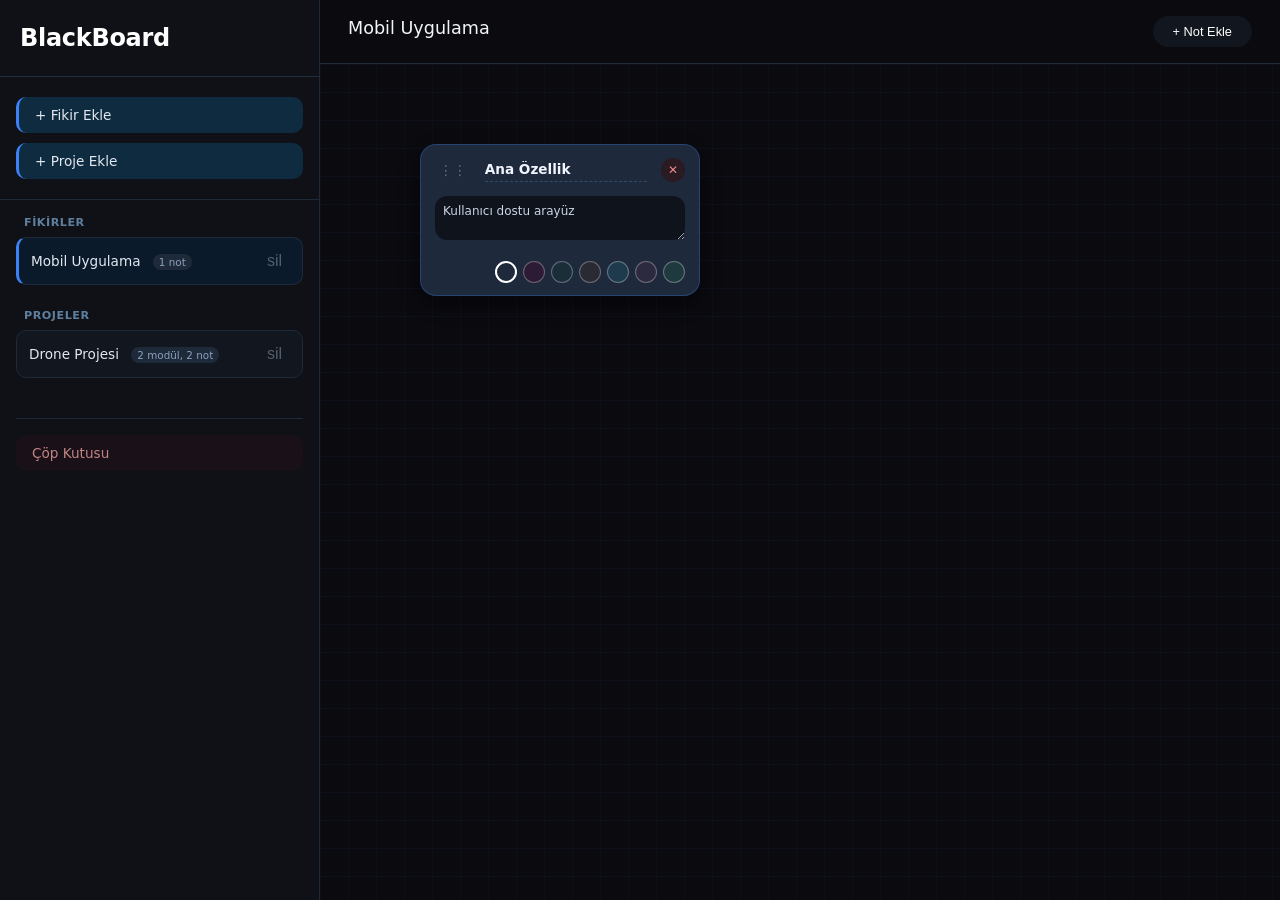
==== index.html @ 869d0096 "Projenin bar kısmının yüzde 90'ı bitti" ====
<!DOCTYPE html>
<html lang="tr">
<head>
    <meta charset="UTF-8">
    <meta name="viewport" content="width=device-width, initial-scale=1.0, user-scalable=no">
    <title>BlackBoard | Fikir ve Proje Panosu</title>
    <style>
        * {
            margin: 0;
            padding: 0;
            box-sizing: border-box;
        }

        body {
            background: #0a0a0f;
            font-family: 'Segoe UI', 'Inter', system-ui, -apple-system, sans-serif;
            height: 100vh;
            overflow: hidden;
        }

        .app-layout {
            display: flex;
            height: 100vh;
            width: 100%;
        }

        .sidebar {
            width: 320px;
            background: #0f1117;
            border-right: 1px solid #1e2a3a;
            display: flex;
            flex-direction: column;
            z-index: 20;
            flex-shrink: 0;
        }

        .sidebar-header {
            padding: 24px 20px;
            border-bottom: 1px solid #1e2f3f;
        }

        .sidebar-header h2 {
            color: #ffffff;
            font-size: 1.5rem;
            font-weight: 600;
            letter-spacing: -0.3px;
        }

        .create-buttons {
            padding: 20px 16px;
            display: flex;
            flex-direction: column;
            gap: 10px;
            border-bottom: 1px solid #1e2a3a;
        }

        .create-btn {
            background: #0f2b3f;
            border: none;
            padding: 10px 16px;
            border-radius: 10px;
            display: flex;
            align-items: center;
            gap: 10px;
            font-size: 0.85rem;
            font-weight: 500;
            color: #e2e8f0;
            cursor: pointer;
            transition: all 0.2s;
            width: 100%;
            text-align: left;
            font-family: inherit;
            border-left: 3px solid #3b82f6;
        }

        .create-btn:hover {
            background: #1e3a5f;
            color: white;
        }

        .lists-container {
            flex: 1;
            overflow-y: auto;
            padding: 16px;
            display: flex;
            flex-direction: column;
            gap: 24px;
        }

        .list-section {
            display: flex;
            flex-direction: column;
            gap: 8px;
        }

        .section-label {
            color: #5f7f9e;
            font-size: 0.7rem;
            font-weight: 600;
            padding-left: 8px;
            letter-spacing: 0.5px;
        }

        .items-list {
            display: flex;
            flex-direction: column;
            gap: 6px;
        }

        .list-item {
            background: #11161f;
            border-radius: 10px;
            padding: 10px 12px;
            cursor: pointer;
            transition: all 0.15s;
            border: 1px solid #1e2a3a;
            display: flex;
            justify-content: space-between;
            align-items: center;
        }

        .list-item:hover {
            background: #16212b;
            border-color: #2c4c6e;
        }

        .list-item.active-item {
            background: #0a1a2a;
            border-left: 3px solid #3b82f6;
        }

        .item-name {
            color: #e2e8f0;
            font-size: 0.85rem;
            font-weight: 500;
            word-break: break-word;
            flex: 1;
        }

        .item-badge {
            font-size: 0.65rem;
            background: #1e2a3a;
            padding: 2px 6px;
            border-radius: 20px;
            margin-left: 8px;
            color: #8ba0bc;
        }

        .delete-item {
            background: none;
            border: none;
            color: #7f8c9a;
            cursor: pointer;
            font-size: 1rem;
            padding: 4px 8px;
            border-radius: 6px;
            opacity: 0.6;
        }

        .delete-item:hover {
            background: #b91c1c30;
            color: #f87171;
            opacity: 1;
        }

        .empty-message {
            color: #5a6e85;
            font-size: 0.75rem;
            padding: 12px;
            text-align: center;
        }

        .trash-section {
            margin-top: 16px;
            border-top: 1px solid #1e2a3a;
            padding-top: 16px;
        }

        .trash-btn {
            background: #1a1118;
            border: none;
            padding: 10px 16px;
            border-radius: 10px;
            display: flex;
            align-items: center;
            gap: 10px;
            font-size: 0.85rem;
            font-weight: 500;
            color: #c08484;
            cursor: pointer;
            width: 100%;
            font-family: inherit;
        }

        .trash-btn:hover {
            background: #2a1a22;
            color: #ffaaaa;
        }

        .main-board {
            flex: 1;
            background: #0a0a0f;
            display: flex;
            flex-direction: column;
            overflow: hidden;
        }

        .board-header {
            padding: 16px 28px;
            background: rgba(10, 10, 15, 0.95);
            border-bottom: 1px solid #1f2c38;
            display: flex;
            justify-content: space-between;
            align-items: center;
        }

        .active-info h3 {
            color: #f1f5f9;
            font-size: 1.1rem;
            font-weight: 500;
        }

        .module-tabs {
            display: flex;
            gap: 8px;
            flex-wrap: wrap;
            margin-top: 8px;
            align-items: center;
        }

        .module-tab {
            background: #11161f;
            border: none;
            padding: 6px 14px;
            border-radius: 20px;
            color: #a0b3d0;
            font-size: 0.75rem;
            cursor: pointer;
            transition: 0.2s;
            display: inline-flex;
            align-items: center;
            gap: 8px;
        }

        .module-tab:hover {
            background: #1e2a3a;
            color: white;
        }

        .module-tab.active-tab {
            background: #1e3a5f;
            color: white;
        }

        .delete-module-btn {
            background: none;
            border: none;
            color: #7f8c9a;
            cursor: pointer;
            font-size: 0.7rem;
            padding: 2px 6px;
            border-radius: 12px;
            opacity: 0.7;
        }

        .delete-module-btn:hover {
            background: #b91c1c30;
            color: #f87171;
            opacity: 1;
        }

        .add-module-btn {
            background: #0f2b3f;
            border: none;
            padding: 6px 12px;
            border-radius: 20px;
            color: #7ab7ef;
            font-size: 0.7rem;
            cursor: pointer;
            display: flex;
            align-items: center;
            gap: 4px;
        }

        .board-actions {
            display: flex;
            gap: 12px;
        }

        .action-btn {
            background: #11161f;
            border: none;
            padding: 8px 20px;
            border-radius: 30px;
            color: white;
            font-weight: 500;
            cursor: pointer;
            font-size: 0.8rem;
        }

        .action-btn:hover {
            background: #1e3a5f;
        }

        .whiteboard-canvas {
            flex: 1;
            position: relative;
            overflow: hidden;
            background: radial-gradient(circle at 10% 20%, #0f121a, #050508);
            background-image: linear-gradient(rgba(59,130,246,0.05) 1px, transparent 1px), linear-gradient(90deg, rgba(59,130,246,0.05) 1px, transparent 1px);
            background-size: 28px 28px;
        }

        .notes-container {
            position: relative;
            width: 100%;
            height: 100%;
        }

        .idea-card {
            position: absolute;
            min-width: 200px;
            max-width: 280px;
            background: #141a24;
            border-radius: 16px;
            padding: 12px 14px;
            box-shadow: 0 8px 20px rgba(0,0,0,0.4);
            cursor: grab;
            border: 1px solid rgba(59,130,246,0.3);
        }

        .idea-card:active { cursor: grabbing; }

        .card-header {
            display: flex;
            justify-content: space-between;
            align-items: center;
            margin-bottom: 8px;
        }

        .drag-area { cursor: grab; color: #5a6e8a; font-size: 14px; padding: 0 4px; }
        .card-title {
            font-weight: 600;
            font-size: 0.85rem;
            background: transparent;
            border: none;
            color: #f0f4fe;
            width: 65%;
            padding: 4px 0;
            font-family: inherit;
            border-bottom: 1px dashed #2c4c6e;
        }
        .card-title:focus { outline: none; border-bottom-color: #3b82f6; }
        .card-content {
            font-size: 0.75rem;
            color: #cbd5e6;
            background: #0f131c;
            border: none;
            width: 100%;
            resize: vertical;
            border-radius: 12px;
            padding: 8px;
            margin-top: 6px;
            font-family: inherit;
        }
        .card-content:focus { outline: none; background: #1a2230; }
        .delete-card {
            background: #2a1a22;
            border: none;
            color: #f08b8b;
            width: 24px;
            height: 24px;
            border-radius: 30px;
            cursor: pointer;
            font-size: 12px;
        }
        .delete-card:hover { background: #b91c1c; color: white; }
        .color-selector {
            margin-top: 8px;
            display: flex;
            gap: 6px;
            justify-content: flex-end;
            border-top: 1px solid #1e2a3a;
            padding-top: 8px;
        }
        .color-option {
            width: 22px;
            height: 22px;
            border-radius: 50%;
            cursor: pointer;
            border: 1px solid rgba(255,255,255,0.3);
        }
        .toast-msg {
            position: fixed;
            bottom: 30px;
            left: 50%;
            transform: translateX(-50%);
            background: #1e293bc9;
            backdrop-filter: blur(12px);
            color: white;
            padding: 8px 20px;
            border-radius: 40px;
            font-size: 0.8rem;
            z-index: 200;
            pointer-events: none;
        }

        .modal-overlay {
            position: fixed;
            top: 0; left: 0; right: 0; bottom: 0;
            background: rgba(0,0,0,0.85);
            backdrop-filter: blur(6px);
            z-index: 300;
            display: flex;
            align-items: center;
            justify-content: center;
        }
        .modal-container {
            background: #11161f;
            border-radius: 20px;
            width: 400px;
            max-width: 90%;
            padding: 24px;
            border: 1px solid #2c4c6e;
        }
        .modal-container h3 { color: white; margin-bottom: 16px; font-size: 1.2rem; }
        .modal-input {
            width: 100%;
            padding: 10px 14px;
            background: #0a0c12;
            border: 1px solid #2c4c6e;
            border-radius: 10px;
            color: white;
            margin-bottom: 20px;
            outline: none;
        }
        .modal-input:focus { border-color: #3b82f6; }
        .modal-buttons { display: flex; gap: 12px; justify-content: flex-end; }
        .modal-btn {
            padding: 8px 18px;
            border-radius: 30px;
            border: none;
            cursor: pointer;
            font-weight: 500;
        }
        .modal-btn-cancel { background: #1e2a3a; color: #cbd5e6; }
        .modal-btn-confirm { background: #3b82f6; color: white; }
        .modal-btn-danger { background: #b91c1c; color: white; }

        .trash-list { max-height: 350px; overflow-y: auto; margin: 16px 0; }
        .trash-item {
            background: #0a0c12;
            padding: 10px;
            border-radius: 8px;
            margin-bottom: 8px;
            display: flex;
            align-items: center;
            gap: 10px;
            cursor: pointer;
            border: 1px solid #1e2a3a;
        }
        .trash-item.selected { background: #0f2b3f; border-color: #3b82f6; }
        .trash-checkbox { width: 16px; height: 16px; accent-color: #3b82f6; cursor: pointer; }
        .trash-info { flex: 1; }
        .trash-name { font-weight: 500; font-size: 0.8rem; }
        .trash-meta { font-size: 0.65rem; color: #7a8aa5; margin-top: 2px; }
        .trash-badge { background: #1e2a3a; padding: 2px 6px; border-radius: 12px; font-size: 0.6rem; }
        .empty-trash { text-align: center; padding: 40px; color: #5a6e85; }

        .lists-container::-webkit-scrollbar { width: 4px; }
        .lists-container::-webkit-scrollbar-track { background: #0a0c12; }
        .lists-container::-webkit-scrollbar-thumb { background: #2c5270; }
    </style>
</head>
<body>
<div class="app-layout">
    <div class="sidebar">
        <div class="sidebar-header">
            <h2>BlackBoard</h2>
        </div>
        <div class="create-buttons">
            <button class="create-btn" id="AddFikirBtn">+ Fikir Ekle</button>
            <button class="create-btn" id="AddProjeBtn">+ Proje Ekle</button>
        </div>
        <div class="lists-container">
            <div class="list-section">
                <div class="section-label">FİKİRLER</div>
                <div class="items-list" id="fikirlerList"></div>
            </div>
            <div class="list-section">
                <div class="section-label">PROJELER</div>
                <div class="items-list" id="projelerList"></div>
            </div>
            <div class="trash-section">
                <button class="trash-btn" id="TrashBinBtn">Çöp Kutusu</button>
            </div>
        </div>
    </div>

    <div class="main-board">
        <div class="board-header">
            <div class="active-info">
                <h3 id="ActiveTitle">Ana Pano</h3>
                <div id="ModuleTabsContainer" style="display: flex; align-items: center; gap: 8px; flex-wrap: wrap; margin-top: 8px;"></div>
            </div>
            <div class="board-actions">
                <button class="action-btn" id="AddNoteToActiveBtn">+ Not Ekle</button>
            </div>
        </div>
        <div class="whiteboard-canvas">
            <div class="notes-container" id="NotesContainer">
                <div style="color:#5a6e85; text-align:center; margin-top:80px;">Bir fikir veya proje seçin</div>
            </div>
        </div>
    </div>
</div>
<div id="ToastMsg" class="toast-msg" style="opacity:0;"></div>

<script>
    // ---------- INDEXEDDB ----------
    const DB_NAME = 'BlackBoardDB';
    const DB_VERSION = 3;
    const STORE_NAME = 'appData';
    
    let db = null;
    
    let fikirler = [];
    let projeler = [];
    let aktifTip = null;
    let aktifId = null;
    let aktifModulId = null;
    let trashBin = [];
    
    let nextFikirId = 1;
    let nextProjeId = 1;
    let nextModulId = 1;
    let nextNoteId = 100;
    let nextTrashId = 1;
    
    const colorPalette = ["#1e293b", "#2d1b36", "#1a2e3a", "#2a2a35", "#1e3a4d", "#2c2a3e", "#1f3a3f"];
    
    const fikirlerListDiv = document.getElementById('fikirlerList');
    const projelerListDiv = document.getElementById('projelerList');
    const notesContainer = document.getElementById('NotesContainer');
    const activeTitleSpan = document.getElementById('ActiveTitle');
    const moduleTabsContainer = document.getElementById('ModuleTabsContainer');
    const toastEl = document.getElementById('ToastMsg');
    
    function ShowToast(msg, duration = 1500) {
        toastEl.style.opacity = '1';
        toastEl.innerText = msg.charAt(0).toUpperCase() + msg.slice(1);
        setTimeout(() => { toastEl.style.opacity = '0'; }, duration);
    }
    
    function GetRandomPosition() {
        const rect = notesContainer.getBoundingClientRect();
        const w = rect.width || 900, h = rect.height || 500;
        return { left: Math.min(Math.max(30 + Math.random() * (w - 260), 20), w - 220), top: Math.min(Math.max(30 + Math.random() * (h - 200), 20), h - 160) };
    }
    
    function InitDB() {
        return new Promise((resolve, reject) => {
            const req = indexedDB.open(DB_NAME, DB_VERSION);
            req.onerror = () => reject(req.error);
            req.onsuccess = () => { db = req.result; resolve(); };
            req.onupgradeneeded = (e) => { if (!e.target.result.objectStoreNames.contains(STORE_NAME)) e.target.result.createObjectStore(STORE_NAME); };
        });
    }
    
    async function SaveToDB() {
        if (!db) return;
        const data = { fikirler, projeler, aktifTip, aktifId, aktifModulId, trashBin, nextFikirId, nextProjeId, nextModulId, nextNoteId, nextTrashId };
        const tx = db.transaction(STORE_NAME, 'readwrite');
        tx.objectStore(STORE_NAME).put(data, 'mainData');
        return tx.complete;
    }
    
    async function LoadFromDB() {
        if (!db) return false;
        const tx = db.transaction(STORE_NAME, 'readonly');
        return new Promise((resolve) => {
            const req = tx.objectStore(STORE_NAME).get('mainData');
            req.onsuccess = () => {
                const data = req.result;
                if (data) {
                    fikirler = data.fikirler || [];
                    projeler = data.projeler || [];
                    aktifTip = data.aktifTip || null;
                    aktifId = data.aktifId || null;
                    aktifModulId = data.aktifModulId || null;
                    trashBin = data.trashBin || [];
                    nextFikirId = data.nextFikirId || 1;
                    nextProjeId = data.nextProjeId || 1;
                    nextModulId = data.nextModulId || 1;
                    nextNoteId = data.nextNoteId || 100;
                    nextTrashId = data.nextTrashId || 1;
                } else CreateInitialData();
                resolve(true);
            };
            req.onerror = () => { CreateInitialData(); resolve(true); };
        });
    }
    
    function CreateInitialData() {
        fikirler = [{ id: nextFikirId++, name: "Mobil Uygulama", notes: [{ id: nextNoteId++, title: "Ana Özellik", content: "Kullanıcı dostu arayüz", left: 100, top: 80, bgColor: "#1e293b" }] }];
        const modul1 = { id: nextModulId++, name: "Ana Modül", notes: [{ id: nextNoteId++, title: "Başlangıç", content: "Proje notları burada", left: 200, top: 120, bgColor: "#1e293b" }] };
        const modul2 = { id: nextModulId++, name: "Algoritmalar", notes: [{ id: nextNoteId++, title: "Drone Algoritması", content: "PID kontrol, sensör füzyonu", left: 400, top: 160, bgColor: "#1e3a4d" }] };
        projeler = [{ id: nextProjeId++, name: "Drone Projesi", modules: [modul1, modul2] }];
        aktifTip = 'fikir';
        aktifId = fikirler[0].id;
        aktifModulId = null;
    }
    
    function ShowModal(title, placeholder, onConfirm, defaultValue = "") {
        const modal = document.createElement('div'); modal.className = 'modal-overlay';
        modal.innerHTML = `<div class="modal-container"><h3>${title}</h3><input type="text" class="modal-input" id="ModalInput" placeholder="${placeholder}" value="${defaultValue.replace(/"/g, '&quot;')}"><div class="modal-buttons"><button class="modal-btn modal-btn-cancel" id="ModalCancel">İptal</button><button class="modal-btn modal-btn-confirm" id="ModalConfirm">Ekle</button></div></div>`;
        document.body.appendChild(modal);
        const input = modal.querySelector('#ModalInput');
        input.focus();
        const close = () => modal.remove();
        modal.querySelector('#ModalCancel').onclick = close;
        modal.querySelector('#ModalConfirm').onclick = () => { const val = input.value.trim(); if (val) onConfirm(val); close(); };
        input.addEventListener('keypress', (e) => { if (e.key === 'Enter') modal.querySelector('#ModalConfirm').click(); });
    }
    
    // FİKİR İŞLEMLERİ
    function AddNewFikir() {
        ShowModal('Yeni Fikir', 'Fikir adı...', (name) => {
            const yeniFikir = { id: nextFikirId++, name: name, notes: [] };
            fikirler.push(yeniFikir);
            RenderSidebar();
            SetActiveFikir(yeniFikir.id);
            SaveToDB();
            ShowToast(`"${name}" fikri eklendi`);
        });
    }
    
    function SetActiveFikir(fikirId) {
        const f = fikirler.find(fk => fk.id === fikirId);
        if (!f) return;
        aktifTip = 'fikir';
        aktifId = fikirId;
        aktifModulId = null;
        activeTitleSpan.innerText = f.name;
        moduleTabsContainer.innerHTML = '';
        RenderSidebar();
        RenderBoard();
        SaveToDB();
    }
    
    function DeleteFikir(id) {
        const index = fikirler.findIndex(f => f.id === id);
        if (index !== -1) {
            const f = fikirler[index];
            f.notes.forEach(note => {
                trashBin.push({ id: nextTrashId++, type: 'not', name: note.title, parentName: f.name, deletedAt: new Date().toISOString() });
            });
            trashBin.push({ id: nextTrashId++, type: 'fikir', name: f.name, parentName: 'Genel', deletedAt: new Date().toISOString() });
            fikirler.splice(index, 1);
            if (aktifTip === 'fikir' && aktifId === id) {
                if (fikirler.length > 0) SetActiveFikir(fikirler[0].id);
                else if (projeler.length > 0) SetActiveProje(projeler[0].id);
                else { aktifTip = null; aktifId = null; activeTitleSpan.innerText = "Ana Pano"; moduleTabsContainer.innerHTML = ''; RenderBoard(); }
            }
            RenderSidebar(); SaveToDB(); ShowToast(`"${f.name}" fikri ve notları çöp kutusuna taşındı`);
        }
    }
    
    // PROJE İŞLEMLERİ
    function AddNewProje() {
        ShowModal('Yeni Proje', 'Proje adı...', (name) => {
            const yeniProje = { id: nextProjeId++, name: name, modules: [] };
            projeler.push(yeniProje);
            RenderSidebar();
            SetActiveProje(yeniProje.id);
            SaveToDB();
            ShowToast(`"${name}" projesi eklendi`);
        });
    }
    
    function AddNewModule() {
        const proje = projeler.find(p => p.id === aktifId);
        if (!proje && aktifTip === 'proje') { ShowToast("Önce bir proje seçin", 1000); return; }
        if (aktifTip !== 'proje') { ShowToast("Modül eklemek için bir proje seçin", 1000); return; }
        ShowModal('Yeni Modül', 'Modül adı (örn: algoritmalar, tasarım)...', (name) => {
            const yeniModul = { id: nextModulId++, name: name, notes: [] };
            proje.modules.push(yeniModul);
            SetActiveModul(yeniModul.id);
            RenderModuleTabs();
            RenderBoard();
            SaveToDB();
            ShowToast(`"${name}" modülü eklendi`);
        });
    }
    
    function DeleteModule(modulId) {
        const proje = projeler.find(p => p.id === aktifId);
        if (!proje) return;
        const modulIndex = proje.modules.findIndex(m => m.id === modulId);
        if (modulIndex !== -1) {
            const modul = proje.modules[modulIndex];
            modul.notes.forEach(note => {
                trashBin.push({ id: nextTrashId++, type: 'not', name: note.title, parentName: `${proje.name} / ${modul.name}`, deletedAt: new Date().toISOString() });
            });
            trashBin.push({ id: nextTrashId++, type: 'modul', name: modul.name, parentName: proje.name, deletedAt: new Date().toISOString() });
            proje.modules.splice(modulIndex, 1);
            if (aktifModulId === modulId) {
                if (proje.modules.length > 0) SetActiveModul(proje.modules[0].id);
                else { aktifModulId = null; RenderModuleTabs(); RenderBoard(); }
            }
            RenderModuleTabs();
            RenderBoard();
            SaveToDB();
            ShowToast(`"${modul.name}" modülü ve notları çöp kutusuna taşındı`);
        }
    }
    
    function SetActiveProje(projeId) {
        const proje = projeler.find(p => p.id === projeId);
        if (!proje) return;
        aktifTip = 'proje';
        aktifId = projeId;
        activeTitleSpan.innerText = proje.name;
        if (proje.modules.length > 0) {
            const mevcutModul = proje.modules.find(m => m.id === aktifModulId);
            if (mevcutModul) aktifModulId = mevcutModul.id;
            else aktifModulId = proje.modules[0].id;
        } else {
            aktifModulId = null;
        }
        RenderSidebar();
        RenderModuleTabs();
        RenderBoard();
        SaveToDB();
    }
    
    function SetActiveModul(modulId) {
        aktifModulId = modulId;
        RenderModuleTabs();
        RenderBoard();
        SaveToDB();
    }
    
    function DeleteProje(id) {
        const index = projeler.findIndex(p => p.id === id);
        if (index !== -1) {
            const p = projeler[index];
            p.modules.forEach(modul => {
                modul.notes.forEach(note => {
                    trashBin.push({ id: nextTrashId++, type: 'not', name: note.title, parentName: `${p.name} / ${modul.name}`, deletedAt: new Date().toISOString() });
                });
                trashBin.push({ id: nextTrashId++, type: 'modul', name: modul.name, parentName: p.name, deletedAt: new Date().toISOString() });
            });
            trashBin.push({ id: nextTrashId++, type: 'proje', name: p.name, parentName: 'Genel', deletedAt: new Date().toISOString() });
            projeler.splice(index, 1);
            if (aktifTip === 'proje' && aktifId === id) {
                if (projeler.length > 0) SetActiveProje(projeler[0].id);
                else if (fikirler.length > 0) SetActiveFikir(fikirler[0].id);
                else { aktifTip = null; aktifId = null; aktifModulId = null; activeTitleSpan.innerText = "Ana Pano"; moduleTabsContainer.innerHTML = ''; RenderBoard(); }
            }
            RenderSidebar(); SaveToDB(); ShowToast(`"${p.name}" projesi ve tüm modülleri çöp kutusuna taşındı`);
        }
    }
    
    // ORTAK NOT İŞLEMLERİ
    function GetCurrentNotes() {
        if (aktifTip === 'fikir') {
            const f = fikirler.find(fk => fk.id === aktifId);
            return f ? f.notes : [];
        } else if (aktifTip === 'proje') {
            const proje = projeler.find(p => p.id === aktifId);
            if (!proje || !aktifModulId) return [];
            const modul = proje.modules.find(m => m.id === aktifModulId);
            return modul ? modul.notes : [];
        }
        return [];
    }
    
    function AddNoteToActive() {
        if (!aktifTip || !aktifId) { ShowToast("Önce bir fikir veya proje seçin", 1200); return; }
        const { left, top } = GetRandomPosition();
        const yeniNote = { id: nextNoteId++, title: "Yeni not", content: "Detaylar...", left, top, bgColor: "#1e293b" };
        
        if (aktifTip === 'fikir') {
            const f = fikirler.find(fk => fk.id === aktifId);
            if (f) f.notes.push(yeniNote);
        } else if (aktifTip === 'proje') {
            const proje = projeler.find(p => p.id === aktifId);
            if (proje && aktifModulId) {
                const modul = proje.modules.find(m => m.id === aktifModulId);
                if (modul) modul.notes.push(yeniNote);
                else { ShowToast("Önce bir modül seçin", 1000); return; }
            }
        }
        RenderBoard(); SaveToDB(); ShowToast("Not eklendi", 1000);
    }
    
    function DeleteNote(noteId) {
        if (aktifTip === 'fikir') {
            const f = fikirler.find(fk => fk.id === aktifId);
            if (f) {
                const index = f.notes.findIndex(n => n.id === noteId);
                if (index !== -1) {
                    const removed = f.notes.splice(index, 1)[0];
                    trashBin.push({ id: nextTrashId++, type: 'not', name: removed.title, parentName: f.name, deletedAt: new Date().toISOString() });
                    RenderBoard(); SaveToDB(); ShowToast("Not çöp kutusuna taşındı", 1000);
                }
            }
        } else if (aktifTip === 'proje') {
            const proje = projeler.find(p => p.id === aktifId);
            if (proje && aktifModulId) {
                const modul = proje.modules.find(m => m.id === aktifModulId);
                if (modul) {
                    const index = modul.notes.findIndex(n => n.id === noteId);
                    if (index !== -1) {
                        const removed = modul.notes.splice(index, 1)[0];
                        trashBin.push({ id: nextTrashId++, type: 'not', name: removed.title, parentName: `${proje.name} / ${modul.name}`, deletedAt: new Date().toISOString() });
                        RenderBoard(); SaveToDB(); ShowToast("Not çöp kutusuna taşındı", 1000);
                    }
                }
            }
        }
    }
    
    // RENDER FONKSİYONLARI
    function RenderSidebar() {
        fikirlerListDiv.innerHTML = '';
        if (fikirler.length === 0) {
            const empty = document.createElement('div'); empty.className = 'empty-message'; empty.innerText = 'Henüz fikir yok';
            fikirlerListDiv.appendChild(empty);
        } else {
            fikirler.forEach(f => {
                const div = document.createElement('div'); div.className = 'list-item';
                if (aktifTip === 'fikir' && aktifId === f.id) div.classList.add('active-item');
                div.innerHTML = `<span class="item-name">${EscapeHtml(f.name)} <span class="item-badge">${f.notes.length} not</span></span><button class="delete-item" data-id="${f.id}">sil</button>`;
                div.addEventListener('click', (e) => { if (!e.target.classList.contains('delete-item')) SetActiveFikir(f.id); });
                div.querySelector('.delete-item').addEventListener('click', (e) => { e.stopPropagation(); DeleteFikir(f.id); });
                fikirlerListDiv.appendChild(div);
            });
        }
        
        projelerListDiv.innerHTML = '';
        if (projeler.length === 0) {
            const empty = document.createElement('div'); empty.className = 'empty-message'; empty.innerText = 'Henüz proje yok';
            projelerListDiv.appendChild(empty);
        } else {
            projeler.forEach(p => {
                const div = document.createElement('div'); div.className = 'list-item';
                if (aktifTip === 'proje' && aktifId === p.id) div.classList.add('active-item');
                const toplamNot = p.modules.reduce((acc, m) => acc + m.notes.length, 0);
                div.innerHTML = `<span class="item-name">${EscapeHtml(p.name)} <span class="item-badge">${p.modules.length} modül, ${toplamNot} not</span></span><button class="delete-item" data-id="${p.id}">sil</button>`;
                div.addEventListener('click', (e) => { if (!e.target.classList.contains('delete-item')) SetActiveProje(p.id); });
                div.querySelector('.delete-item').addEventListener('click', (e) => { e.stopPropagation(); DeleteProje(p.id); });
                projelerListDiv.appendChild(div);
            });
        }
    }
    
    function RenderModuleTabs() {
        moduleTabsContainer.innerHTML = '';
        if (aktifTip !== 'proje') return;
        const proje = projeler.find(p => p.id === aktifId);
        if (!proje) return;
        proje.modules.forEach(mod => {
            const btn = document.createElement('button');
            btn.className = 'module-tab';
            if (aktifModulId === mod.id) btn.classList.add('active-tab');
            btn.innerHTML = `${EscapeHtml(mod.name)} <button class="delete-module-btn" data-id="${mod.id}">✕</button>`;
            btn.onclick = (e) => { if (!e.target.classList.contains('delete-module-btn')) SetActiveModul(mod.id); };
            const delBtn = btn.querySelector('.delete-module-btn');
            delBtn.addEventListener('click', (e) => { e.stopPropagation(); DeleteModule(mod.id); });
            moduleTabsContainer.appendChild(btn);
        });
        const addBtn = document.createElement('button');
        addBtn.className = 'add-module-btn';
        addBtn.innerHTML = '+ Modül ekle';
        addBtn.onclick = () => AddNewModule();
        moduleTabsContainer.appendChild(addBtn);
    }
    
    function RenderBoard() {
        notesContainer.innerHTML = '';
        if (!aktifTip || !aktifId) {
            notesContainer.innerHTML = '<div style="color:#5a6e85; text-align:center; margin-top:80px;">Bir fikir veya proje seçin</div>';
            return;
        }
        
        if (aktifTip === 'fikir') {
            const f = fikirler.find(fk => fk.id === aktifId);
            if (!f) { notesContainer.innerHTML = '<div style="color:#5a6e85; text-align:center; margin-top:80px;">Fikir bulunamadı</div>'; return; }
            if (f.notes.length === 0) { notesContainer.innerHTML = '<div style="color:#5a6e85; text-align:center; margin-top:80px;">Not eklemek için "+ Not Ekle" butonuna tıklayın</div>'; return; }
            f.notes.forEach(note => RenderNoteCard(note));
        } else if (aktifTip === 'proje') {
            const proje = projeler.find(p => p.id === aktifId);
            if (!proje) { notesContainer.innerHTML = '<div style="color:#5a6e85; text-align:center; margin-top:80px;">Proje bulunamadı</div>'; return; }
            if (!aktifModulId || !proje.modules.find(m => m.id === aktifModulId)) {
                if (proje.modules.length > 0) { aktifModulId = proje.modules[0].id; RenderModuleTabs(); }
                else { notesContainer.innerHTML = '<div style="color:#5a6e85; text-align:center; margin-top:80px;">Modül eklemek için "+ Modül ekle" butonuna tıklayın</div>'; return; }
            }
            const modul = proje.modules.find(m => m.id === aktifModulId);
            if (modul.notes.length === 0) { notesContainer.innerHTML = '<div style="color:#5a6e85; text-align:center; margin-top:80px;">Not eklemek için "+ Not Ekle" butonuna tıklayın</div>'; return; }
            modul.notes.forEach(note => RenderNoteCard(note));
        }
    }
    
    function RenderNoteCard(note) {
        const card = document.createElement('div'); card.className = 'idea-card'; card.setAttribute('data-note-id', note.id);
        card.style.left = note.left + 'px'; card.style.top = note.top + 'px'; card.style.backgroundColor = note.bgColor || "#1e293b";
        card.innerHTML = `<div class="card-header"><span class="drag-area">⋮⋮</span><input type="text" class="card-title" value="${EscapeHtml(note.title)}" placeholder="Başlık"><button class="delete-card">✕</button></div><textarea class="card-content" placeholder="Not detayı...">${EscapeHtml(note.content)}</textarea><div class="color-selector" id="ColorSelector-${note.id}"></div>`;
        const titleInp = card.querySelector('.card-title'); const contentArea = card.querySelector('.card-content'); const delBtn = card.querySelector('.delete-card');
        titleInp.addEventListener('change', () => { note.title = titleInp.value; SaveToDB(); });
        contentArea.addEventListener('change', () => { note.content = contentArea.value; SaveToDB(); });
        delBtn.addEventListener('click', (e) => { e.stopPropagation(); DeleteNote(note.id); });
        const colorDiv = card.querySelector(`#ColorSelector-${note.id}`);
        colorPalette.forEach(color => {
            const dot = document.createElement('div'); dot.className = 'color-option'; dot.style.backgroundColor = color;
            dot.style.border = note.bgColor === color ? '2px solid white' : '1px solid rgba(255,255,255,0.3)';
            dot.addEventListener('click', (e) => { e.stopPropagation(); note.bgColor = color; card.style.backgroundColor = color; colorDiv.querySelectorAll('.color-option').forEach(d => d.style.border = d.style.backgroundColor === color ? '2px solid white' : '1px solid rgba(255,255,255,0.3)'); SaveToDB(); ShowToast("Renk değiştirildi", 800); });
            colorDiv.appendChild(dot);
        });
        card.addEventListener('mousedown', (e) => { if (e.target.classList.contains('delete-card') || e.target.classList.contains('card-title') || e.target.classList.contains('card-content') || e.target.classList.contains('color-option')) return; e.preventDefault(); StartDrag(e, card, note); });
        notesContainer.appendChild(card);
    }
    
    let DragActive = false, DragCard = null, DragNote = null, StartX, StartY, StartLeft, StartTop;
    function StartDrag(e, cardElement, noteObj) {
        const rect = cardElement.getBoundingClientRect(); const containerRect = notesContainer.getBoundingClientRect();
        DragActive = true; DragCard = cardElement; DragNote = noteObj;
        StartX = e.clientX; StartY = e.clientY; StartLeft = rect.left - containerRect.left; StartTop = rect.top - containerRect.top;
        document.body.style.userSelect = 'none'; cardElement.style.cursor = 'grabbing';
        const onMove = (moveEvent) => {
            if (!DragActive) return; moveEvent.preventDefault();
            let dx = moveEvent.clientX - StartX, dy = moveEvent.clientY - StartY;
            let newLeft = StartLeft + dx, newTop = StartTop + dy;
            const parentRect = notesContainer.getBoundingClientRect();
            const maxX = parentRect.width - DragCard.offsetWidth, maxY = parentRect.height - DragCard.offsetHeight;
            newLeft = Math.min(Math.max(newLeft, 5), Math.max(maxX, 5));
            newTop = Math.min(Math.max(newTop, 5), Math.max(maxY, 5));
            DragCard.style.left = newLeft + 'px'; DragCard.style.top = newTop + 'px';
            if (DragNote) { DragNote.left = newLeft; DragNote.top = newTop; }
        };
        const onUp = () => { if (DragActive) { DragActive = false; document.body.style.userSelect = ''; if (DragCard) DragCard.style.cursor = 'grab'; document.removeEventListener('mousemove', onMove); document.removeEventListener('mouseup', onUp); SaveToDB(); } };
        document.addEventListener('mousemove', onMove); document.addEventListener('mouseup', onUp);
    }
    
    function ShowTrashModal() {
        if (trashBin.length === 0) {
            const modal = document.createElement('div'); modal.className = 'modal-overlay';
            modal.innerHTML = `<div class="modal-container"><h3>Çöp Kutusu</h3><div class="empty-trash">Çöp kutusu boş</div><div class="modal-buttons"><button class="modal-btn modal-btn-cancel" id="CloseModal">Kapat</button></div></div>`;
            document.body.appendChild(modal);
            modal.querySelector('#CloseModal').onclick = () => modal.remove();
            return;
        }
        const modal = document.createElement('div'); modal.className = 'modal-overlay';
        modal.innerHTML = `<div class="modal-container" style="width: 500px;"><h3>Çöp Kutusu</h3><div class="trash-list" id="TrashListModal"></div><div class="modal-buttons" style="justify-content: space-between;"><div><button class="modal-btn modal-btn-cancel" id="SelectAllBtn">Tümünü Seç</button></div><div style="display: flex; gap: 8px;"><button class="modal-btn modal-btn-cancel" id="RestoreSelectedBtn">Geri Yükle</button><button class="modal-btn modal-btn-danger" id="DeleteSelectedBtn">Kalıcı Sil</button><button class="modal-btn modal-btn-cancel" id="CloseTrashBtn">Kapat</button></div></div></div>`;
        document.body.appendChild(modal);
        const listDiv = modal.querySelector('#TrashListModal');
        let selected = new Array(trashBin.length).fill(false);
        function RenderList() {
            listDiv.innerHTML = '';
            trashBin.forEach((item, idx) => {
                const div = document.createElement('div'); div.className = 'trash-item'; if (selected[idx]) div.classList.add('selected');
                div.innerHTML = `<input type="checkbox" class="trash-checkbox" ${selected[idx] ? 'checked' : ''}><div class="trash-info"><div class="trash-name">${EscapeHtml(item.name)}</div><div class="trash-meta"><span class="trash-badge">${item.type}</span> • ${item.parentName} • ${new Date(item.deletedAt).toLocaleDateString()}</div></div>`;
                const chk = div.querySelector('.trash-checkbox');
                chk.onchange = (e) => { selected[idx] = e.target.checked; if (e.target.checked) div.classList.add('selected'); else div.classList.remove('selected'); };
                div.onclick = (e) => { if (e.target !== chk) { chk.checked = !chk.checked; selected[idx] = chk.checked; if (chk.checked) div.classList.add('selected'); else div.classList.remove('selected'); } };
                listDiv.appendChild(div);
            });
        }
        RenderList();
        modal.querySelector('#SelectAllBtn').onclick = () => { selected.fill(true); RenderList(); };
        modal.querySelector('#RestoreSelectedBtn').onclick = () => {
            const indices = selected.map((v, i) => v ? i : -1).filter(i => i !== -1).reverse();
            if (indices.length === 0) { ShowToast("Lütfen öğe seçin", 1000); return; }
            indices.forEach(i => trashBin.splice(i, 1));
            SaveToDB(); modal.remove(); ShowToast(`${indices.length} öğe çöp kutusundan kaldırıldı`, 1500);
        };
        modal.querySelector('#DeleteSelectedBtn').onclick = () => {
            const indices = selected.map((v, i) => v ? i : -1).filter(i => i !== -1).reverse();
            if (indices.length === 0) { ShowToast("Lütfen öğe seçin", 1000); return; }
            if (confirm(`${indices.length} öğeyi kalıcı olarak silmek istiyor musunuz?`)) {
                indices.forEach(i => trashBin.splice(i, 1));
                SaveToDB(); modal.remove(); ShowToast(`${indices.length} öğe kalıcı olarak silindi`, 1500);
            }
        };
        modal.querySelector('#CloseTrashBtn').onclick = () => modal.remove();
    }
    
    function EscapeHtml(str) { if (!str) return ''; return str.replace(/[&<>]/g, m => ({ '&':'&amp;', '<':'&lt;', '>':'&gt;' }[m])); }
    
    document.getElementById('AddFikirBtn').addEventListener('click', AddNewFikir);
    document.getElementById('AddProjeBtn').addEventListener('click', AddNewProje);
    document.getElementById('AddNoteToActiveBtn').addEventListener('click', AddNoteToActive);
    document.getElementById('TrashBinBtn').addEventListener('click', ShowTrashModal);
    
    async function StartApp() { await InitDB(); await LoadFromDB(); RenderSidebar(); RenderModuleTabs(); if (aktifTip === 'fikir' && fikirler.find(f=>f.id===aktifId)) SetActiveFikir(aktifId); else if (aktifTip === 'proje' && projeler.find(p=>p.id===aktifId)) SetActiveProje(aktifId); else if (fikirler.length > 0) SetActiveFikir(fikirler[0].id); else if (projeler.length > 0) SetActiveProje(projeler[0].id); else RenderBoard(); window.addEventListener('resize', () => RenderBoard()); }
    StartApp();
</script>
</body>
</html>
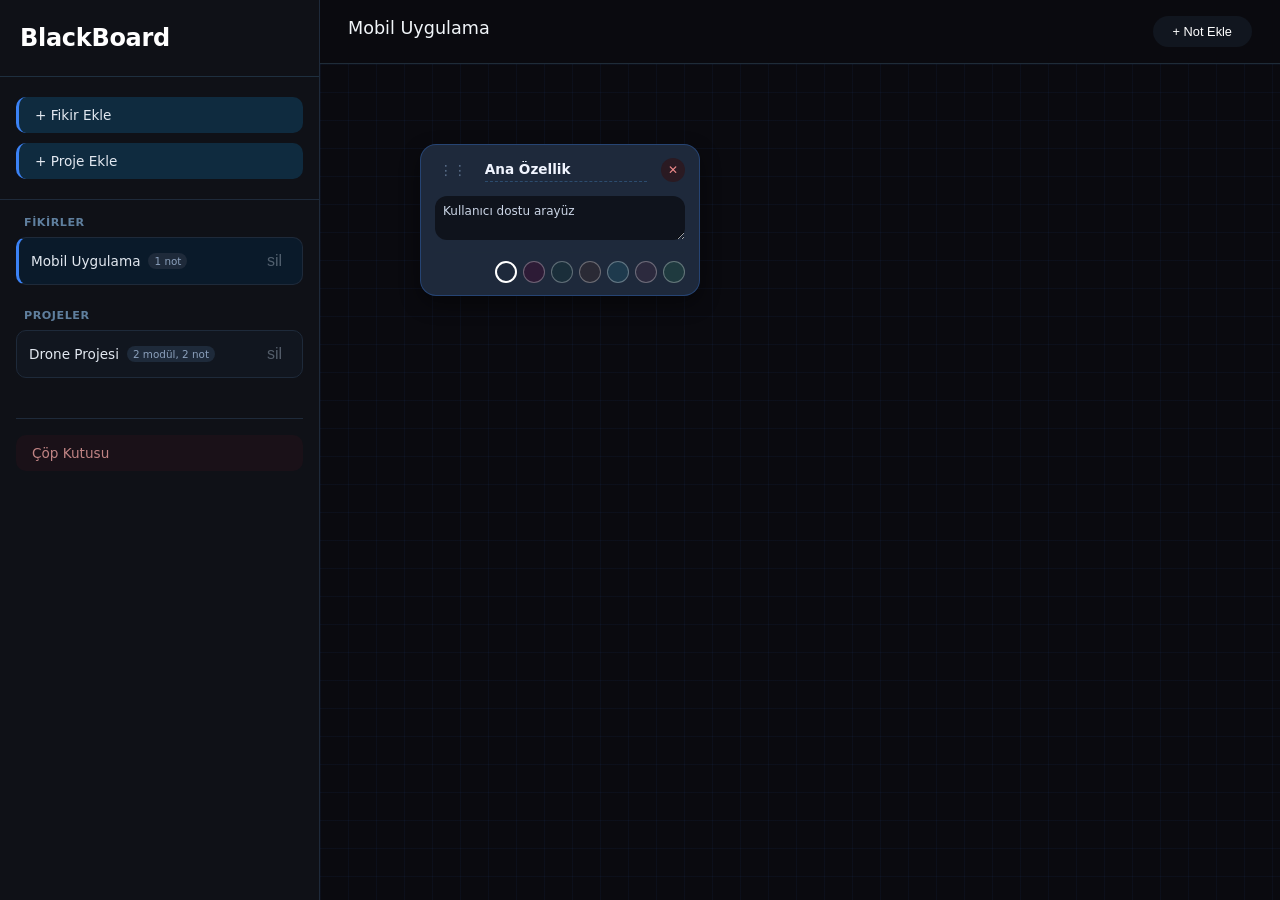
==== commit a5e122c4: "Bar kısmı halloldu. Sırada ana işlevler var" ====
--- a/index.html
+++ b/index.html
@@ -3,7 +3,7 @@
 <head>
     <meta charset="UTF-8">
     <meta name="viewport" content="width=device-width, initial-scale=1.0, user-scalable=no">
-    <title>BlackBoard | Fikir ve Proje Panosu</title>
+    <title>BlackBoard</title>
     <style>
         * {
             margin: 0;
@@ -135,6 +135,10 @@
             font-weight: 500;
             word-break: break-word;
             flex: 1;
+            display: flex;
+            align-items: center;
+            gap: 8px;
+            flex-wrap: wrap;
         }
 
         .item-badge {
@@ -142,7 +146,6 @@
             background: #1e2a3a;
             padding: 2px 6px;
             border-radius: 20px;
-            margin-left: 8px;
             color: #8ba0bc;
         }
 
@@ -519,7 +522,7 @@
 <script>
     // ---------- INDEXEDDB ----------
     const DB_NAME = 'BlackBoardDB';
-    const DB_VERSION = 3;
+    const DB_VERSION = 5;
     const STORE_NAME = 'appData';
     
     let db = null;
@@ -653,9 +656,9 @@
         if (index !== -1) {
             const f = fikirler[index];
             f.notes.forEach(note => {
-                trashBin.push({ id: nextTrashId++, type: 'not', name: note.title, parentName: f.name, deletedAt: new Date().toISOString() });
+                trashBin.push({ id: nextTrashId++, type: 'not', name: note.title, parentName: f.name, deletedAt: new Date().toISOString(), originalData: note, parentId: f.id, parentType: 'fikir' });
             });
-            trashBin.push({ id: nextTrashId++, type: 'fikir', name: f.name, parentName: 'Genel', deletedAt: new Date().toISOString() });
+            trashBin.push({ id: nextTrashId++, type: 'fikir', name: f.name, parentName: 'Genel', deletedAt: new Date().toISOString(), originalData: { name: f.name, notes: f.notes }, parentId: null, parentType: null });
             fikirler.splice(index, 1);
             if (aktifTip === 'fikir' && aktifId === id) {
                 if (fikirler.length > 0) SetActiveFikir(fikirler[0].id);
@@ -688,6 +691,7 @@
             SetActiveModul(yeniModul.id);
             RenderModuleTabs();
             RenderBoard();
+            RenderSidebar(); // Sidebar güncelle
             SaveToDB();
             ShowToast(`"${name}" modülü eklendi`);
         });
@@ -700,9 +704,9 @@
         if (modulIndex !== -1) {
             const modul = proje.modules[modulIndex];
             modul.notes.forEach(note => {
-                trashBin.push({ id: nextTrashId++, type: 'not', name: note.title, parentName: `${proje.name} / ${modul.name}`, deletedAt: new Date().toISOString() });
+                trashBin.push({ id: nextTrashId++, type: 'not', name: note.title, parentName: `${proje.name} / ${modul.name}`, deletedAt: new Date().toISOString(), originalData: note, parentId: proje.id, parentType: 'proje', modulId: modul.id });
             });
-            trashBin.push({ id: nextTrashId++, type: 'modul', name: modul.name, parentName: proje.name, deletedAt: new Date().toISOString() });
+            trashBin.push({ id: nextTrashId++, type: 'modul', name: modul.name, parentName: proje.name, deletedAt: new Date().toISOString(), originalData: { name: modul.name, notes: modul.notes }, parentId: proje.id, parentType: 'proje' });
             proje.modules.splice(modulIndex, 1);
             if (aktifModulId === modulId) {
                 if (proje.modules.length > 0) SetActiveModul(proje.modules[0].id);
@@ -710,6 +714,7 @@
             }
             RenderModuleTabs();
             RenderBoard();
+            RenderSidebar(); // Sidebar güncelle
             SaveToDB();
             ShowToast(`"${modul.name}" modülü ve notları çöp kutusuna taşındı`);
         }
@@ -747,11 +752,11 @@
             const p = projeler[index];
             p.modules.forEach(modul => {
                 modul.notes.forEach(note => {
-                    trashBin.push({ id: nextTrashId++, type: 'not', name: note.title, parentName: `${p.name} / ${modul.name}`, deletedAt: new Date().toISOString() });
+                    trashBin.push({ id: nextTrashId++, type: 'not', name: note.title, parentName: `${p.name} / ${modul.name}`, deletedAt: new Date().toISOString(), originalData: note, parentId: p.id, parentType: 'proje', modulId: modul.id });
                 });
-                trashBin.push({ id: nextTrashId++, type: 'modul', name: modul.name, parentName: p.name, deletedAt: new Date().toISOString() });
+                trashBin.push({ id: nextTrashId++, type: 'modul', name: modul.name, parentName: p.name, deletedAt: new Date().toISOString(), originalData: { name: modul.name, notes: modul.notes }, parentId: p.id, parentType: 'proje' });
             });
-            trashBin.push({ id: nextTrashId++, type: 'proje', name: p.name, parentName: 'Genel', deletedAt: new Date().toISOString() });
+            trashBin.push({ id: nextTrashId++, type: 'proje', name: p.name, parentName: 'Genel', deletedAt: new Date().toISOString(), originalData: { name: p.name, modules: p.modules }, parentId: null, parentType: null });
             projeler.splice(index, 1);
             if (aktifTip === 'proje' && aktifId === id) {
                 if (projeler.length > 0) SetActiveProje(projeler[0].id);
@@ -792,7 +797,10 @@
                 else { ShowToast("Önce bir modül seçin", 1000); return; }
             }
         }
-        RenderBoard(); SaveToDB(); ShowToast("Not eklendi", 1000);
+        RenderBoard(); 
+        RenderSidebar(); // Not sayısı güncelle
+        SaveToDB(); 
+        ShowToast("Not eklendi", 1000);
     }
     
     function DeleteNote(noteId) {
@@ -802,8 +810,11 @@
                 const index = f.notes.findIndex(n => n.id === noteId);
                 if (index !== -1) {
                     const removed = f.notes.splice(index, 1)[0];
-                    trashBin.push({ id: nextTrashId++, type: 'not', name: removed.title, parentName: f.name, deletedAt: new Date().toISOString() });
-                    RenderBoard(); SaveToDB(); ShowToast("Not çöp kutusuna taşındı", 1000);
+                    trashBin.push({ id: nextTrashId++, type: 'not', name: removed.title, parentName: f.name, deletedAt: new Date().toISOString(), originalData: removed, parentId: f.id, parentType: 'fikir' });
+                    RenderBoard(); 
+                    RenderSidebar(); // Not sayısı güncelle
+                    SaveToDB(); 
+                    ShowToast("Not çöp kutusuna taşındı", 1000);
                 }
             }
         } else if (aktifTip === 'proje') {
@@ -814,12 +825,72 @@
                     const index = modul.notes.findIndex(n => n.id === noteId);
                     if (index !== -1) {
                         const removed = modul.notes.splice(index, 1)[0];
-                        trashBin.push({ id: nextTrashId++, type: 'not', name: removed.title, parentName: `${proje.name} / ${modul.name}`, deletedAt: new Date().toISOString() });
-                        RenderBoard(); SaveToDB(); ShowToast("Not çöp kutusuna taşındı", 1000);
+                        trashBin.push({ id: nextTrashId++, type: 'not', name: removed.title, parentName: `${proje.name} / ${modul.name}`, deletedAt: new Date().toISOString(), originalData: removed, parentId: proje.id, parentType: 'proje', modulId: modul.id });
+                        RenderBoard(); 
+                        RenderSidebar(); // Not sayısı güncelle
+                        SaveToDB(); 
+                        ShowToast("Not çöp kutusuna taşındı", 1000);
                     }
                 }
             }
         }
+    }
+    
+    // ÇÖP KUTUSU GERİ YÜKLEME
+    function RestoreFromTrash(selectedIndices) {
+        for (let i of selectedIndices.sort((a,b)=>b-a)) {
+            const item = trashBin[i];
+            if (item.type === 'fikir') {
+                const yeniFikir = { id: nextFikirId++, name: item.name, notes: item.originalData?.notes || [] };
+                yeniFikir.notes.forEach(n => { if(n.id >= nextNoteId) nextNoteId = n.id + 1; });
+                fikirler.push(yeniFikir);
+            } 
+            else if (item.type === 'proje') {
+                const yeniProje = { id: nextProjeId++, name: item.name, modules: item.originalData?.modules || [] };
+                yeniProje.modules.forEach(m => { if(m.id >= nextModulId) nextModulId = m.id + 1; });
+                yeniProje.modules.forEach(m => m.notes.forEach(n => { if(n.id >= nextNoteId) nextNoteId = n.id + 1; }));
+                projeler.push(yeniProje);
+            }
+            else if (item.type === 'modul') {
+                const proje = projeler.find(p => p.id === item.parentId);
+                if (proje) {
+                    const yeniModul = { id: nextModulId++, name: item.name, notes: item.originalData?.notes || [] };
+                    yeniModul.notes.forEach(n => { if(n.id >= nextNoteId) nextNoteId = n.id + 1; });
+                    proje.modules.push(yeniModul);
+                }
+            }
+            else if (item.type === 'not') {
+                if (item.parentType === 'fikir') {
+                    const fikir = fikirler.find(f => f.id === item.parentId);
+                    if (fikir && item.originalData) {
+                        const yeniNote = { ...item.originalData, id: nextNoteId++ };
+                        fikir.notes.push(yeniNote);
+                    }
+                } else if (item.parentType === 'proje' && item.modulId) {
+                    const proje = projeler.find(p => p.id === item.parentId);
+                    if (proje) {
+                        const modul = proje.modules.find(m => m.id === item.modulId);
+                        if (modul && item.originalData) {
+                            const yeniNote = { ...item.originalData, id: nextNoteId++ };
+                            modul.notes.push(yeniNote);
+                        }
+                    }
+                }
+            }
+            trashBin.splice(i, 1);
+        }
+        // Aktif görünümü güncelle
+        if (aktifTip === 'fikir' && !fikirler.find(f=>f.id===aktifId)) {
+            if (fikirler.length > 0) SetActiveFikir(fikirler[0].id);
+            else if (projeler.length > 0) SetActiveProje(projeler[0].id);
+        } else if (aktifTip === 'proje' && !projeler.find(p=>p.id===aktifId)) {
+            if (projeler.length > 0) SetActiveProje(projeler[0].id);
+            else if (fikirler.length > 0) SetActiveFikir(fikirler[0].id);
+        }
+        RenderSidebar();
+        RenderModuleTabs();
+        RenderBoard();
+        SaveToDB();
     }
     
     // RENDER FONKSİYONLARI
@@ -952,7 +1023,7 @@
             return;
         }
         const modal = document.createElement('div'); modal.className = 'modal-overlay';
-        modal.innerHTML = `<div class="modal-container" style="width: 500px;"><h3>Çöp Kutusu</h3><div class="trash-list" id="TrashListModal"></div><div class="modal-buttons" style="justify-content: space-between;"><div><button class="modal-btn modal-btn-cancel" id="SelectAllBtn">Tümünü Seç</button></div><div style="display: flex; gap: 8px;"><button class="modal-btn modal-btn-cancel" id="RestoreSelectedBtn">Geri Yükle</button><button class="modal-btn modal-btn-danger" id="DeleteSelectedBtn">Kalıcı Sil</button><button class="modal-btn modal-btn-cancel" id="CloseTrashBtn">Kapat</button></div></div></div>`;
+        modal.innerHTML = `<div class="modal-container" style="width: 500px;"><h3>Çöp Kutusu</h3><div class="trash-list" id="TrashListModal"></div><div class="modal-buttons" style="justify-content: space-between;"><div><button class="modal-btn modal-btn-cancel" id="SelectAllBtn">Tümünü Seç</button></div><div style="display: flex; gap: 8px;"><button class="modal-btn modal-btn-confirm" id="RestoreSelectedBtn">Geri Yükle</button><button class="modal-btn modal-btn-danger" id="DeleteSelectedBtn">Kalıcı Sil</button><button class="modal-btn modal-btn-cancel" id="CloseTrashBtn">Kapat</button></div></div></div>`;
         document.body.appendChild(modal);
         const listDiv = modal.querySelector('#TrashListModal');
         let selected = new Array(trashBin.length).fill(false);
@@ -970,10 +1041,11 @@
         RenderList();
         modal.querySelector('#SelectAllBtn').onclick = () => { selected.fill(true); RenderList(); };
         modal.querySelector('#RestoreSelectedBtn').onclick = () => {
-            const indices = selected.map((v, i) => v ? i : -1).filter(i => i !== -1).reverse();
+            const indices = selected.map((v, i) => v ? i : -1).filter(i => i !== -1);
             if (indices.length === 0) { ShowToast("Lütfen öğe seçin", 1000); return; }
-            indices.forEach(i => trashBin.splice(i, 1));
-            SaveToDB(); modal.remove(); ShowToast(`${indices.length} öğe çöp kutusundan kaldırıldı`, 1500);
+            RestoreFromTrash(indices);
+            modal.remove(); 
+            ShowToast(`${indices.length} öğe geri yüklendi`, 1500);
         };
         modal.querySelector('#DeleteSelectedBtn').onclick = () => {
             const indices = selected.map((v, i) => v ? i : -1).filter(i => i !== -1).reverse();
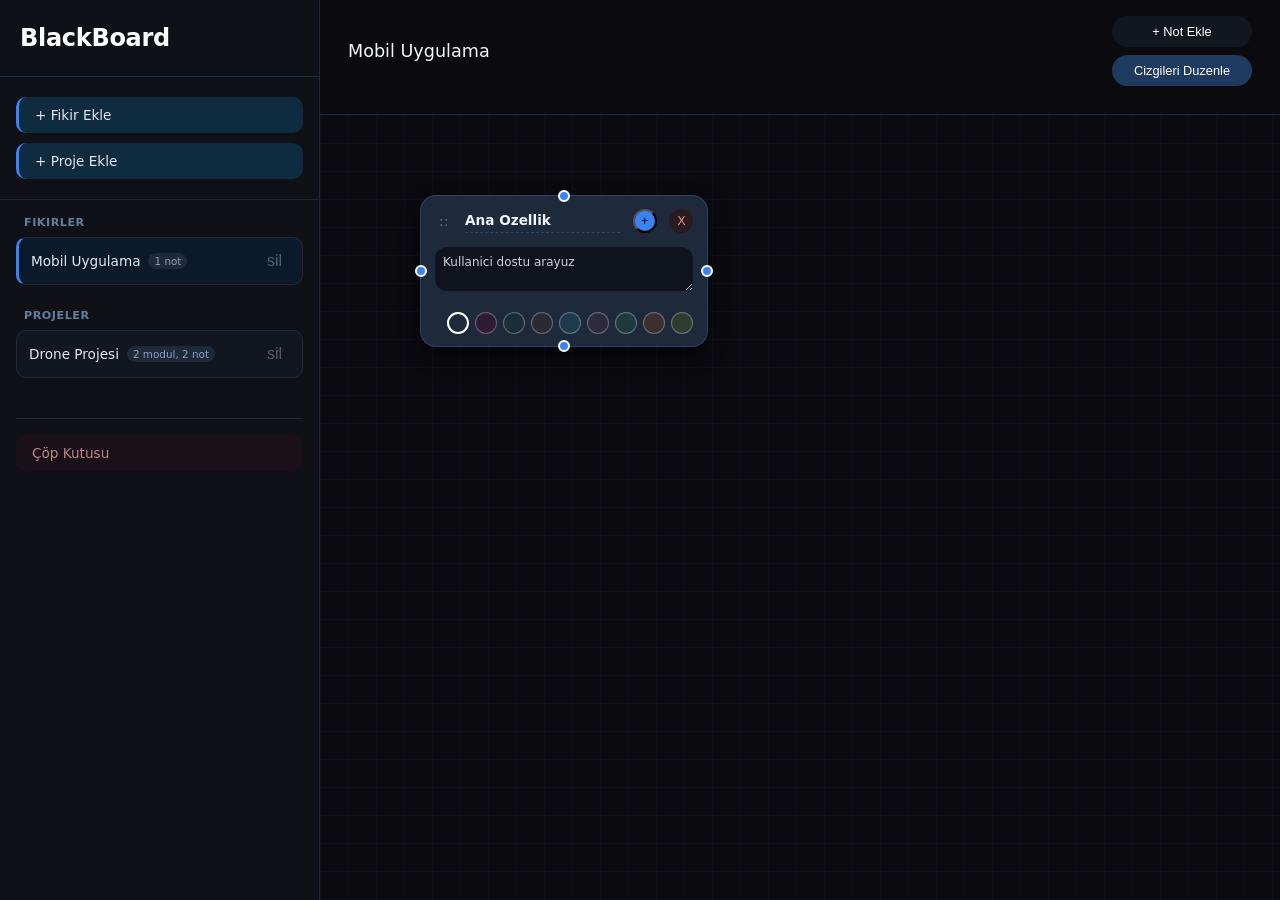
==== commit 7d502842: "Hatalar var hala ama işleyiş iyi gidiyor. Süreç hakkında bilgimi arttırırsam çok daha iyi olacak" ====
--- a/index.html
+++ b/index.html
@@ -9,6 +9,7 @@
             margin: 0;
             padding: 0;
             box-sizing: border-box;
+            user-select: none;
         }
 
         body {
@@ -24,6 +25,7 @@
             width: 100%;
         }
 
+        /* Sidebar Styles */
         .sidebar {
             width: 320px;
             background: #0f1117;
@@ -200,6 +202,7 @@
             color: #ffaaaa;
         }
 
+        /* Main Board Styles */
         .main-board {
             flex: 1;
             background: #0a0a0f;
@@ -212,15 +215,136 @@
             padding: 16px 28px;
             background: rgba(10, 10, 15, 0.95);
             border-bottom: 1px solid #1f2c38;
+        }
+
+        .header-top {
             display: flex;
             justify-content: space-between;
             align-items: center;
+            margin-bottom: 12px;
         }
 
         .active-info h3 {
             color: #f1f5f9;
             font-size: 1.1rem;
             font-weight: 500;
+        }
+
+        .board-actions {
+            display: flex;
+            flex-direction: column;
+            gap: 8px;
+            align-items: flex-end;
+        }
+
+        .action-btn {
+            background: #11161f;
+            border: none;
+            padding: 8px 20px;
+            border-radius: 30px;
+            color: white;
+            font-weight: 500;
+            cursor: pointer;
+            font-size: 0.8rem;
+            min-width: 140px;
+        }
+
+        .action-btn:hover {
+            background: #1e3a5f;
+        }
+
+        /* Line Editor Bar */
+        .line-editor-bar {
+            background: #0f2b3f;
+            border-radius: 12px;
+            padding: 8px 16px;
+            display: flex;
+            align-items: center;
+            gap: 20px;
+            flex-wrap: wrap;
+            margin-top: 8px;
+        }
+
+        .line-editor-label {
+            color: #7ab7ef;
+            font-size: 0.75rem;
+            font-weight: 500;
+        }
+
+        .color-picker-group {
+            display: flex;
+            gap: 8px;
+            align-items: center;
+        }
+
+        .line-color-option {
+            width: 24px;
+            height: 24px;
+            border-radius: 50%;
+            cursor: pointer;
+            border: 2px solid transparent;
+            transition: 0.1s;
+        }
+
+        .line-color-option:hover {
+            transform: scale(1.15);
+            border-color: white;
+        }
+
+        .stroke-btn {
+            background: #1e2a3a;
+            border: none;
+            padding: 4px 12px;
+            border-radius: 20px;
+            color: white;
+            font-size: 0.7rem;
+            cursor: pointer;
+            font-family: inherit;
+        }
+
+        .stroke-btn:hover {
+            background: #3b82f6;
+        }
+
+        .line-action-btn {
+            background: #2a1a22;
+            border: none;
+            padding: 4px 12px;
+            border-radius: 20px;
+            color: #f08b8b;
+            font-size: 0.7rem;
+            cursor: pointer;
+            font-family: inherit;
+        }
+
+        .line-action-btn:hover {
+            background: #b91c1c;
+            color: white;
+        }
+
+        .close-editor-btn {
+            background: #1e2a3a;
+            border: none;
+            padding: 4px 12px;
+            border-radius: 20px;
+            color: #a0b3d0;
+            font-size: 0.7rem;
+            cursor: pointer;
+            font-family: inherit;
+            margin-left: auto;
+        }
+
+        .close-editor-btn:hover {
+            background: #3b82f6;
+            color: white;
+        }
+
+        .selection-info {
+            color: #60a5fa;
+            font-size: 0.7rem;
+            background: #1e3a5f;
+            padding: 4px 10px;
+            border-radius: 20px;
         }
 
         .module-tabs {
@@ -285,26 +409,6 @@
             gap: 4px;
         }
 
-        .board-actions {
-            display: flex;
-            gap: 12px;
-        }
-
-        .action-btn {
-            background: #11161f;
-            border: none;
-            padding: 8px 20px;
-            border-radius: 30px;
-            color: white;
-            font-weight: 500;
-            cursor: pointer;
-            font-size: 0.8rem;
-        }
-
-        .action-btn:hover {
-            background: #1e3a5f;
-        }
-
         .whiteboard-canvas {
             flex: 1;
             position: relative;
@@ -312,27 +416,47 @@
             background: radial-gradient(circle at 10% 20%, #0f121a, #050508);
             background-image: linear-gradient(rgba(59,130,246,0.05) 1px, transparent 1px), linear-gradient(90deg, rgba(59,130,246,0.05) 1px, transparent 1px);
             background-size: 28px 28px;
+            cursor: default;
         }
 
         .notes-container {
             position: relative;
             width: 100%;
             height: 100%;
-        }
-
+            overflow: visible;
+        }
+
+        /* Selection Rectangle */
+        .selection-rect {
+            position: absolute;
+            border: 2px solid #3b82f6;
+            background: rgba(59, 130, 246, 0.1);
+            pointer-events: none;
+            z-index: 200;
+            display: none;
+        }
+
+        /* Card Styles */
         .idea-card {
             position: absolute;
-            min-width: 200px;
-            max-width: 280px;
+            min-width: 220px;
+            max-width: 300px;
             background: #141a24;
             border-radius: 16px;
             padding: 12px 14px;
             box-shadow: 0 8px 20px rgba(0,0,0,0.4);
             cursor: grab;
             border: 1px solid rgba(59,130,246,0.3);
+            transition: box-shadow 0.2s, transform 0.1s;
+            z-index: 10;
         }
 
         .idea-card:active { cursor: grabbing; }
+        .idea-card.selected-card {
+            box-shadow: 0 0 0 3px #3b82f6, 0 8px 20px rgba(0,0,0,0.4);
+            z-index: 100;
+            transform: scale(1.02);
+        }
 
         .card-header {
             display: flex;
@@ -341,19 +465,51 @@
             margin-bottom: 8px;
         }
 
-        .drag-area { cursor: grab; color: #5a6e8a; font-size: 14px; padding: 0 4px; }
+        .drag-area { 
+            cursor: grab; 
+            color: #5a6e8a; 
+            font-size: 14px; 
+            padding: 0 4px;
+            user-select: none;
+        }
+        
+        .connector-btn {
+            cursor: pointer;
+            background: #3b82f6;
+            width: 24px;
+            height: 24px;
+            border-radius: 50%;
+            display: flex;
+            align-items: center;
+            justify-content: center;
+            font-size: 12px;
+            transition: all 0.2s;
+        }
+        
+        .connector-btn:hover {
+            background: #60a5fa;
+            transform: scale(1.1);
+        }
+        
+        .connector-btn.active-connector {
+            background: #f59e0b;
+            box-shadow: 0 0 8px #f59e0b;
+        }
+
         .card-title {
             font-weight: 600;
             font-size: 0.85rem;
             background: transparent;
             border: none;
             color: #f0f4fe;
-            width: 65%;
+            width: 60%;
             padding: 4px 0;
             font-family: inherit;
             border-bottom: 1px dashed #2c4c6e;
         }
+        
         .card-title:focus { outline: none; border-bottom-color: #3b82f6; }
+        
         .card-content {
             font-size: 0.75rem;
             color: #cbd5e6;
@@ -366,7 +522,9 @@
             margin-top: 6px;
             font-family: inherit;
         }
+        
         .card-content:focus { outline: none; background: #1a2230; }
+        
         .delete-card {
             background: #2a1a22;
             border: none;
@@ -377,7 +535,9 @@
             cursor: pointer;
             font-size: 12px;
         }
+        
         .delete-card:hover { background: #b91c1c; color: white; }
+        
         .color-selector {
             margin-top: 8px;
             display: flex;
@@ -386,6 +546,7 @@
             border-top: 1px solid #1e2a3a;
             padding-top: 8px;
         }
+        
         .color-option {
             width: 22px;
             height: 22px;
@@ -393,6 +554,44 @@
             cursor: pointer;
             border: 1px solid rgba(255,255,255,0.3);
         }
+
+        /* Connection Points */
+        .connection-point {
+            position: absolute;
+            width: 12px;
+            height: 12px;
+            background: #3b82f6;
+            border-radius: 50%;
+            cursor: crosshair;
+            transition: all 0.2s;
+            z-index: 15;
+            border: 2px solid white;
+        }
+        
+        .connection-point:hover {
+            background: #f59e0b;
+            transform: scale(1.3);
+        }
+        
+        .connection-point.top { top: -6px; left: 50%; transform: translateX(-50%); }
+        .connection-point.bottom { bottom: -6px; left: 50%; transform: translateX(-50%); }
+        .connection-point.left { left: -6px; top: 50%; transform: translateY(-50%); }
+        .connection-point.right { right: -6px; top: 50%; transform: translateY(-50%); }
+
+        svg {
+            position: absolute;
+            top: 0;
+            left: 0;
+            width: 100%;
+            height: 100%;
+            pointer-events: none;
+            z-index: 6;
+        }
+        
+        svg line {
+            pointer-events: stroke;
+        }
+
         .toast-msg {
             position: fixed;
             bottom: 30px;
@@ -418,6 +617,7 @@
             align-items: center;
             justify-content: center;
         }
+        
         .modal-container {
             background: #11161f;
             border-radius: 20px;
@@ -426,6 +626,7 @@
             padding: 24px;
             border: 1px solid #2c4c6e;
         }
+        
         .modal-container h3 { color: white; margin-bottom: 16px; font-size: 1.2rem; }
         .modal-input {
             width: 100%;
@@ -487,7 +688,7 @@
         </div>
         <div class="lists-container">
             <div class="list-section">
-                <div class="section-label">FİKİRLER</div>
+                <div class="section-label">FIKIRLER</div>
                 <div class="items-list" id="fikirlerList"></div>
             </div>
             <div class="list-section">
@@ -502,18 +703,22 @@
 
     <div class="main-board">
         <div class="board-header">
-            <div class="active-info">
-                <h3 id="ActiveTitle">Ana Pano</h3>
-                <div id="ModuleTabsContainer" style="display: flex; align-items: center; gap: 8px; flex-wrap: wrap; margin-top: 8px;"></div>
+            <div class="header-top">
+                <div class="active-info">
+                    <h3 id="ActiveTitle">Ana Pano</h3>
+                </div>
+                <div class="board-actions">
+                    <button class="action-btn" id="AddNoteToActiveBtn">+ Not Ekle</button>
+                    <button class="action-btn" id="EnableLineEditBtn" style="background:#1e3a5f;">Cizgileri Duzenle</button>
+                </div>
             </div>
-            <div class="board-actions">
-                <button class="action-btn" id="AddNoteToActiveBtn">+ Not Ekle</button>
-            </div>
+            <div id="LineEditorContainer"></div>
+            <div id="ModuleTabsContainer" class="module-tabs"></div>
         </div>
-        <div class="whiteboard-canvas">
-            <div class="notes-container" id="NotesContainer">
-                <div style="color:#5a6e85; text-align:center; margin-top:80px;">Bir fikir veya proje seçin</div>
-            </div>
+        <div class="whiteboard-canvas" id="WhiteboardCanvas">
+            <div class="selection-rect" id="SelectionRect"></div>
+            <svg id="LinesSvg" style="position: absolute; top: 0; left: 0; width: 100%; height: 100%; pointer-events: none; z-index: 6;"></svg>
+            <div class="notes-container" id="NotesContainer"></div>
         </div>
     </div>
 </div>
@@ -522,7 +727,7 @@
 <script>
     // ---------- INDEXEDDB ----------
     const DB_NAME = 'BlackBoardDB';
-    const DB_VERSION = 5;
+    const DB_VERSION = 9;
     const STORE_NAME = 'appData';
     
     let db = null;
@@ -539,19 +744,42 @@
     let nextModulId = 1;
     let nextNoteId = 100;
     let nextTrashId = 1;
-    
-    const colorPalette = ["#1e293b", "#2d1b36", "#1a2e3a", "#2a2a35", "#1e3a4d", "#2c2a3e", "#1f3a3f"];
+    let nextConnectionId = 1;
+    
+    // Cizgi baglantilari
+    let connections = [];
+    let lineColors = {};
+    let lineWidths = {};
+    let selectedCardId = null;
+    let isConnectingMode = false;
+    let connectingFromCard = null;
+    
+    // Cizgi duzenleme modu
+    let isLineEditMode = false;
+    let selectedLineIds = new Set();
+    
+    // Mouse selection
+    let isSelecting = false;
+    let selectionStart = { x: 0, y: 0 };
+    let selectionRect = null;
+    let selectedNoteIds = new Set();
+    
+    const colorPalette = ["#1e293b", "#2d1b36", "#1a2e3a", "#2a2a35", "#1e3a4d", "#2c2a3e", "#1f3a3f", "#3b2f2f", "#2f3b2f"];
+    const lineColorsList = ["#60a5fa", "#f59e0b", "#10b981", "#ef4444", "#a855f7", "#ec489a", "#14b8a6", "#f97316", "#8b5cf6"];
     
     const fikirlerListDiv = document.getElementById('fikirlerList');
     const projelerListDiv = document.getElementById('projelerList');
     const notesContainer = document.getElementById('NotesContainer');
+    const whiteboardCanvas = document.getElementById('WhiteboardCanvas');
     const activeTitleSpan = document.getElementById('ActiveTitle');
     const moduleTabsContainer = document.getElementById('ModuleTabsContainer');
+    const lineEditorContainer = document.getElementById('LineEditorContainer');
     const toastEl = document.getElementById('ToastMsg');
+    const linesSvg = document.getElementById('LinesSvg');
     
     function ShowToast(msg, duration = 1500) {
         toastEl.style.opacity = '1';
-        toastEl.innerText = msg.charAt(0).toUpperCase() + msg.slice(1);
+        toastEl.innerText = msg;
         setTimeout(() => { toastEl.style.opacity = '0'; }, duration);
     }
     
@@ -572,7 +800,7 @@
     
     async function SaveToDB() {
         if (!db) return;
-        const data = { fikirler, projeler, aktifTip, aktifId, aktifModulId, trashBin, nextFikirId, nextProjeId, nextModulId, nextNoteId, nextTrashId };
+        const data = { fikirler, projeler, aktifTip, aktifId, aktifModulId, trashBin, nextFikirId, nextProjeId, nextModulId, nextNoteId, nextTrashId, nextConnectionId, connections, lineColors, lineWidths };
         const tx = db.transaction(STORE_NAME, 'readwrite');
         tx.objectStore(STORE_NAME).put(data, 'mainData');
         return tx.complete;
@@ -592,11 +820,15 @@
                     aktifId = data.aktifId || null;
                     aktifModulId = data.aktifModulId || null;
                     trashBin = data.trashBin || [];
+                    connections = data.connections || [];
+                    lineColors = data.lineColors || {};
+                    lineWidths = data.lineWidths || {};
                     nextFikirId = data.nextFikirId || 1;
                     nextProjeId = data.nextProjeId || 1;
                     nextModulId = data.nextModulId || 1;
                     nextNoteId = data.nextNoteId || 100;
                     nextTrashId = data.nextTrashId || 1;
+                    nextConnectionId = data.nextConnectionId || 1;
                 } else CreateInitialData();
                 resolve(true);
             };
@@ -605,18 +837,21 @@
     }
     
     function CreateInitialData() {
-        fikirler = [{ id: nextFikirId++, name: "Mobil Uygulama", notes: [{ id: nextNoteId++, title: "Ana Özellik", content: "Kullanıcı dostu arayüz", left: 100, top: 80, bgColor: "#1e293b" }] }];
-        const modul1 = { id: nextModulId++, name: "Ana Modül", notes: [{ id: nextNoteId++, title: "Başlangıç", content: "Proje notları burada", left: 200, top: 120, bgColor: "#1e293b" }] };
-        const modul2 = { id: nextModulId++, name: "Algoritmalar", notes: [{ id: nextNoteId++, title: "Drone Algoritması", content: "PID kontrol, sensör füzyonu", left: 400, top: 160, bgColor: "#1e3a4d" }] };
+        fikirler = [{ id: nextFikirId++, name: "Mobil Uygulama", notes: [{ id: nextNoteId++, title: "Ana Ozellik", content: "Kullanici dostu arayuz", left: 100, top: 80, bgColor: "#1e293b" }] }];
+        const modul1 = { id: nextModulId++, name: "Ana Modul", notes: [{ id: nextNoteId++, title: "Baslangic", content: "Proje notlari burada", left: 200, top: 120, bgColor: "#1e293b" }] };
+        const modul2 = { id: nextModulId++, name: "Algoritmalar", notes: [{ id: nextNoteId++, title: "Drone Algoritmasi", content: "PID kontrol, sensor fuzyonu", left: 400, top: 160, bgColor: "#1e3a4d" }] };
         projeler = [{ id: nextProjeId++, name: "Drone Projesi", modules: [modul1, modul2] }];
         aktifTip = 'fikir';
         aktifId = fikirler[0].id;
         aktifModulId = null;
+        connections = [];
+        lineColors = {};
+        lineWidths = {};
     }
     
     function ShowModal(title, placeholder, onConfirm, defaultValue = "") {
         const modal = document.createElement('div'); modal.className = 'modal-overlay';
-        modal.innerHTML = `<div class="modal-container"><h3>${title}</h3><input type="text" class="modal-input" id="ModalInput" placeholder="${placeholder}" value="${defaultValue.replace(/"/g, '&quot;')}"><div class="modal-buttons"><button class="modal-btn modal-btn-cancel" id="ModalCancel">İptal</button><button class="modal-btn modal-btn-confirm" id="ModalConfirm">Ekle</button></div></div>`;
+        modal.innerHTML = `<div class="modal-container"><h3>${title}</h3><input type="text" class="modal-input" id="ModalInput" placeholder="${placeholder}" value="${defaultValue.replace(/"/g, '&quot;')}"><div class="modal-buttons"><button class="modal-btn modal-btn-cancel" id="ModalCancel">Iptal</button><button class="modal-btn modal-btn-confirm" id="ModalConfirm">Ekle</button></div></div>`;
         document.body.appendChild(modal);
         const input = modal.querySelector('#ModalInput');
         input.focus();
@@ -626,15 +861,268 @@
         input.addEventListener('keypress', (e) => { if (e.key === 'Enter') modal.querySelector('#ModalConfirm').click(); });
     }
     
-    // FİKİR İŞLEMLERİ
+    // MOUSE SELECTION (Alan Secme)
+    function initSelection() {
+        selectionRect = document.getElementById('SelectionRect');
+        
+        whiteboardCanvas.addEventListener('mousedown', (e) => {
+            if (e.target.closest('.idea-card') || e.target.closest('.connection-point') || e.target.closest('.connector-btn')) return;
+            if (e.button !== 0) return;
+            
+            isSelecting = true;
+            const rect = whiteboardCanvas.getBoundingClientRect();
+            selectionStart.x = e.clientX - rect.left;
+            selectionStart.y = e.clientY - rect.top;
+            selectionRect.style.display = 'block';
+            selectionRect.style.left = selectionStart.x + 'px';
+            selectionRect.style.top = selectionStart.y + 'px';
+            selectionRect.style.width = '0px';
+            selectionRect.style.height = '0px';
+        });
+        
+        window.addEventListener('mousemove', (e) => {
+            if (!isSelecting) return;
+            const rect = whiteboardCanvas.getBoundingClientRect();
+            const currentX = e.clientX - rect.left;
+            const currentY = e.clientY - rect.top;
+            
+            const left = Math.min(selectionStart.x, currentX);
+            const top = Math.min(selectionStart.y, currentY);
+            const width = Math.abs(currentX - selectionStart.x);
+            const height = Math.abs(currentY - selectionStart.y);
+            
+            selectionRect.style.left = left + 'px';
+            selectionRect.style.top = top + 'px';
+            selectionRect.style.width = width + 'px';
+            selectionRect.style.height = height + 'px';
+        });
+        
+        window.addEventListener('mouseup', (e) => {
+            if (!isSelecting) return;
+            isSelecting = false;
+            
+            const rect = whiteboardCanvas.getBoundingClientRect();
+            const endX = e.clientX - rect.left;
+            const endY = e.clientY - rect.top;
+            
+            const left = Math.min(selectionStart.x, endX);
+            const top = Math.min(selectionStart.y, endY);
+            const right = Math.max(selectionStart.x, endX);
+            const bottom = Math.max(selectionStart.y, endY);
+            
+            if (right - left > 5 && bottom - top > 5) {
+                document.querySelectorAll('.idea-card').forEach(card => {
+                    const cardRect = card.getBoundingClientRect();
+                    const cardLeft = cardRect.left - rect.left;
+                    const cardTop = cardRect.top - rect.top;
+                    const cardRight = cardRect.right - rect.left;
+                    const cardBottom = cardRect.bottom - rect.top;
+                    
+                    if (cardRight > left && cardLeft < right && cardBottom > top && cardTop < bottom) {
+                        const noteId = parseInt(card.getAttribute('data-note-id'));
+                        selectedNoteIds.add(noteId);
+                        card.classList.add('selected-card');
+                    }
+                });
+                if (selectedNoteIds.size > 0) {
+                    ShowToast(selectedNoteIds.size + " not secildi. Silmek icin Delete tusuna basin.", 2000);
+                }
+            }
+            
+            selectionRect.style.display = 'none';
+        });
+        
+        window.addEventListener('keydown', (e) => {
+            if (e.key === 'Delete' && selectedNoteIds.size > 0) {
+                if (confirm(selectedNoteIds.size + " notu silmek istediginize emin misiniz?")) {
+                    selectedNoteIds.forEach(noteId => DeleteNote(noteId));
+                    selectedNoteIds.clear();
+                    ShowToast("Secilen notlar silindi", 1000);
+                }
+            }
+            if (e.key === 'Escape') {
+                selectedNoteIds.clear();
+                document.querySelectorAll('.idea-card').forEach(c => c.classList.remove('selected-card'));
+                ShowToast("Secim kaldirildi", 800);
+            }
+        });
+    }
+    
+    // CIZGI DUZENLEME MODU
+    function EnableLineEditMode() {
+        if (connections.length === 0) {
+            ShowToast("Duzelenecek cizgi yok", 1500);
+            return;
+        }
+        isLineEditMode = true;
+        selectedLineIds.clear();
+        RenderLineEditorBar();
+        RenderLines();
+        ShowToast("Cizgi duzenleme modu aktif - cizgilere tiklayarak secin", 2000);
+    }
+    
+    function DisableLineEditMode() {
+        isLineEditMode = false;
+        selectedLineIds.clear();
+        RenderLineEditorBar();
+        RenderLines();
+        ShowToast("Cizgi duzenleme modu kapandi", 1000);
+    }
+    
+    function ToggleLineSelection(lineId) {
+        if (!isLineEditMode) return;
+        if (selectedLineIds.has(lineId)) {
+            selectedLineIds.delete(lineId);
+        } else {
+            selectedLineIds.add(lineId);
+        }
+        RenderLineEditorBar();
+        RenderLines();
+    }
+    
+    function SelectAllLines() {
+        if (!isLineEditMode) return;
+        connections.forEach(c => selectedLineIds.add(c.id));
+        RenderLineEditorBar();
+        RenderLines();
+        ShowToast(selectedLineIds.size + " cizgi secildi", 1000);
+    }
+    
+    function DeselectAllLines() {
+        if (!isLineEditMode) return;
+        selectedLineIds.clear();
+        RenderLineEditorBar();
+        RenderLines();
+        ShowToast("Secim kaldirildi", 800);
+    }
+    
+    function ApplyColorToSelected(color) {
+        if (selectedLineIds.size === 0) {
+            ShowToast("Once cizgi secin", 1000);
+            return;
+        }
+        selectedLineIds.forEach(id => {
+            lineColors[id] = color;
+        });
+        RenderLines();
+        SaveToDB();
+        ShowToast(selectedLineIds.size + " cizginin rengi degistirildi", 1000);
+    }
+    
+    function ApplyStrokeToSelected(width) {
+        if (selectedLineIds.size === 0) {
+            ShowToast("Once cizgi secin", 1000);
+            return;
+        }
+        selectedLineIds.forEach(id => {
+            lineWidths[id] = width;
+        });
+        RenderLines();
+        SaveToDB();
+        ShowToast(selectedLineIds.size + " cizginin kalinligi degistirildi", 1000);
+    }
+    
+    function DeleteSelectedLines() {
+        if (selectedLineIds.size === 0) {
+            ShowToast("Silinecek cizgi secin", 1000);
+            return;
+        }
+        if (confirm(selectedLineIds.size + " cizgiyi silmek istediginize emin misiniz?")) {
+            connections = connections.filter(c => !selectedLineIds.has(c.id));
+            selectedLineIds.forEach(id => {
+                delete lineColors[id];
+                delete lineWidths[id];
+            });
+            selectedLineIds.clear();
+            SaveToDB();
+            RenderLines();
+            if (connections.length === 0) {
+                DisableLineEditMode();
+            } else {
+                RenderLineEditorBar();
+            }
+            ShowToast("Secilen cizgiler silindi", 1200);
+        }
+    }
+    
+    function DeleteAllLines() {
+        if (connections.length === 0) {
+            ShowToast("Silinecek cizgi yok", 1000);
+            return;
+        }
+        if (confirm("Tum " + connections.length + " cizgiyi silmek istediginize emin misiniz?")) {
+            connections = [];
+            lineColors = {};
+            lineWidths = {};
+            selectedLineIds.clear();
+            SaveToDB();
+            RenderLines();
+            DisableLineEditMode();
+            ShowToast("Tum cizgiler silindi", 1200);
+        }
+    }
+    
+    function RenderLineEditorBar() {
+        if (!isLineEditMode) {
+            lineEditorContainer.innerHTML = '';
+            return;
+        }
+        
+        lineEditorContainer.innerHTML = `
+            <div class="line-editor-bar">
+                <span class="line-editor-label">Cizgi Duzenleme Modu</span>
+                <span class="selection-info">${selectedLineIds.size} secili</span>
+                
+                <div class="color-picker-group">
+                    ${lineColorsList.map(color => `
+                        <div class="line-color-option" style="background:${color}" data-color="${color}"></div>
+                    `).join('')}
+                </div>
+                
+                <div class="color-picker-group">
+                    <button class="stroke-btn" data-width="2">Ince</button>
+                    <button class="stroke-btn" data-width="4">Normal</button>
+                    <button class="stroke-btn" data-width="6">Kalin</button>
+                </div>
+                
+                <div class="color-picker-group">
+                    <button class="line-action-btn" id="SelectAllLinesBtn">Tumunu Sec</button>
+                    <button class="line-action-btn" id="DeselectAllLinesBtn">Secimi Kaldir</button>
+                    <button class="line-action-btn" id="DeleteSelectedLinesBtn" style="background:#b91c1c; color:white;">Secilenleri Sil</button>
+                    <button class="line-action-btn" id="DeleteAllLinesBtn" style="background:#b91c1c; color:white;">Tumunu Sil</button>
+                </div>
+                
+                <button class="close-editor-btn" id="CloseLineEditorBtn">Duzenlemeyi Kapat</button>
+            </div>
+        `;
+        
+        document.querySelectorAll('.line-color-option').forEach(el => {
+            el.onclick = () => ApplyColorToSelected(el.getAttribute('data-color'));
+        });
+        document.querySelectorAll('.stroke-btn').forEach(el => {
+            el.onclick = () => ApplyStrokeToSelected(parseInt(el.getAttribute('data-width')));
+        });
+        const selectAllBtn = document.getElementById('SelectAllLinesBtn');
+        if (selectAllBtn) selectAllBtn.onclick = () => SelectAllLines();
+        const deselectAllBtn = document.getElementById('DeselectAllLinesBtn');
+        if (deselectAllBtn) deselectAllBtn.onclick = () => DeselectAllLines();
+        const deleteSelectedBtn = document.getElementById('DeleteSelectedLinesBtn');
+        if (deleteSelectedBtn) deleteSelectedBtn.onclick = () => DeleteSelectedLines();
+        const deleteAllBtn = document.getElementById('DeleteAllLinesBtn');
+        if (deleteAllBtn) deleteAllBtn.onclick = () => DeleteAllLines();
+        const closeBtn = document.getElementById('CloseLineEditorBtn');
+        if (closeBtn) closeBtn.onclick = () => DisableLineEditMode();
+    }
+    
+    // FIKIR ISLEMLERI
     function AddNewFikir() {
-        ShowModal('Yeni Fikir', 'Fikir adı...', (name) => {
+        ShowModal('Yeni Fikir', 'Fikir adi...', (name) => {
             const yeniFikir = { id: nextFikirId++, name: name, notes: [] };
             fikirler.push(yeniFikir);
             RenderSidebar();
             SetActiveFikir(yeniFikir.id);
             SaveToDB();
-            ShowToast(`"${name}" fikri eklendi`);
+            ShowToast('"' + name + '" fikri eklendi');
         });
     }
     
@@ -646,6 +1134,11 @@
         aktifModulId = null;
         activeTitleSpan.innerText = f.name;
         moduleTabsContainer.innerHTML = '';
+        selectedCardId = null;
+        isConnectingMode = false;
+        connectingFromCard = null;
+        selectedNoteIds.clear();
+        if (isLineEditMode) DisableLineEditMode();
         RenderSidebar();
         RenderBoard();
         SaveToDB();
@@ -665,35 +1158,36 @@
                 else if (projeler.length > 0) SetActiveProje(projeler[0].id);
                 else { aktifTip = null; aktifId = null; activeTitleSpan.innerText = "Ana Pano"; moduleTabsContainer.innerHTML = ''; RenderBoard(); }
             }
-            RenderSidebar(); SaveToDB(); ShowToast(`"${f.name}" fikri ve notları çöp kutusuna taşındı`);
-        }
-    }
-    
-    // PROJE İŞLEMLERİ
+            if (isLineEditMode) DisableLineEditMode();
+            RenderSidebar(); SaveToDB(); ShowToast('"' + f.name + '" fikri ve notlari cop kutusuna tasindi');
+        }
+    }
+    
+    // PROJE ISLEMLERI
     function AddNewProje() {
-        ShowModal('Yeni Proje', 'Proje adı...', (name) => {
+        ShowModal('Yeni Proje', 'Proje adi...', (name) => {
             const yeniProje = { id: nextProjeId++, name: name, modules: [] };
             projeler.push(yeniProje);
             RenderSidebar();
             SetActiveProje(yeniProje.id);
             SaveToDB();
-            ShowToast(`"${name}" projesi eklendi`);
+            ShowToast('"' + name + '" projesi eklendi');
         });
     }
     
     function AddNewModule() {
         const proje = projeler.find(p => p.id === aktifId);
-        if (!proje && aktifTip === 'proje') { ShowToast("Önce bir proje seçin", 1000); return; }
-        if (aktifTip !== 'proje') { ShowToast("Modül eklemek için bir proje seçin", 1000); return; }
-        ShowModal('Yeni Modül', 'Modül adı (örn: algoritmalar, tasarım)...', (name) => {
+        if (!proje && aktifTip === 'proje') { ShowToast("Once bir proje secin", 1000); return; }
+        if (aktifTip !== 'proje') { ShowToast("Modul eklemek icin bir proje secin", 1000); return; }
+        ShowModal('Yeni Modul', 'Modul adi (orn: algoritmalar, tasarim)...', (name) => {
             const yeniModul = { id: nextModulId++, name: name, notes: [] };
             proje.modules.push(yeniModul);
             SetActiveModul(yeniModul.id);
             RenderModuleTabs();
             RenderBoard();
-            RenderSidebar(); // Sidebar güncelle
+            RenderSidebar();
             SaveToDB();
-            ShowToast(`"${name}" modülü eklendi`);
+            ShowToast('"' + name + '" modulu eklendi');
         });
     }
     
@@ -704,7 +1198,7 @@
         if (modulIndex !== -1) {
             const modul = proje.modules[modulIndex];
             modul.notes.forEach(note => {
-                trashBin.push({ id: nextTrashId++, type: 'not', name: note.title, parentName: `${proje.name} / ${modul.name}`, deletedAt: new Date().toISOString(), originalData: note, parentId: proje.id, parentType: 'proje', modulId: modul.id });
+                trashBin.push({ id: nextTrashId++, type: 'not', name: note.title, parentName: proje.name + " / " + modul.name, deletedAt: new Date().toISOString(), originalData: note, parentId: proje.id, parentType: 'proje', modulId: modul.id });
             });
             trashBin.push({ id: nextTrashId++, type: 'modul', name: modul.name, parentName: proje.name, deletedAt: new Date().toISOString(), originalData: { name: modul.name, notes: modul.notes }, parentId: proje.id, parentType: 'proje' });
             proje.modules.splice(modulIndex, 1);
@@ -714,9 +1208,9 @@
             }
             RenderModuleTabs();
             RenderBoard();
-            RenderSidebar(); // Sidebar güncelle
+            RenderSidebar();
             SaveToDB();
-            ShowToast(`"${modul.name}" modülü ve notları çöp kutusuna taşındı`);
+            ShowToast('"' + modul.name + '" modulu ve notlari cop kutusuna tasindi');
         }
     }
     
@@ -733,6 +1227,11 @@
         } else {
             aktifModulId = null;
         }
+        selectedCardId = null;
+        isConnectingMode = false;
+        connectingFromCard = null;
+        selectedNoteIds.clear();
+        if (isLineEditMode) DisableLineEditMode();
         RenderSidebar();
         RenderModuleTabs();
         RenderBoard();
@@ -741,6 +1240,11 @@
     
     function SetActiveModul(modulId) {
         aktifModulId = modulId;
+        selectedCardId = null;
+        isConnectingMode = false;
+        connectingFromCard = null;
+        selectedNoteIds.clear();
+        if (isLineEditMode) DisableLineEditMode();
         RenderModuleTabs();
         RenderBoard();
         SaveToDB();
@@ -752,7 +1256,7 @@
             const p = projeler[index];
             p.modules.forEach(modul => {
                 modul.notes.forEach(note => {
-                    trashBin.push({ id: nextTrashId++, type: 'not', name: note.title, parentName: `${p.name} / ${modul.name}`, deletedAt: new Date().toISOString(), originalData: note, parentId: p.id, parentType: 'proje', modulId: modul.id });
+                    trashBin.push({ id: nextTrashId++, type: 'not', name: note.title, parentName: p.name + " / " + modul.name, deletedAt: new Date().toISOString(), originalData: note, parentId: p.id, parentType: 'proje', modulId: modul.id });
                 });
                 trashBin.push({ id: nextTrashId++, type: 'modul', name: modul.name, parentName: p.name, deletedAt: new Date().toISOString(), originalData: { name: modul.name, notes: modul.notes }, parentId: p.id, parentType: 'proje' });
             });
@@ -763,11 +1267,12 @@
                 else if (fikirler.length > 0) SetActiveFikir(fikirler[0].id);
                 else { aktifTip = null; aktifId = null; aktifModulId = null; activeTitleSpan.innerText = "Ana Pano"; moduleTabsContainer.innerHTML = ''; RenderBoard(); }
             }
-            RenderSidebar(); SaveToDB(); ShowToast(`"${p.name}" projesi ve tüm modülleri çöp kutusuna taşındı`);
-        }
-    }
-    
-    // ORTAK NOT İŞLEMLERİ
+            if (isLineEditMode) DisableLineEditMode();
+            RenderSidebar(); SaveToDB(); ShowToast('"' + p.name + '" projesi ve tum modulleri cop kutusuna tasindi');
+        }
+    }
+    
+    // ORTAK NOT ISLEMLERI
     function GetCurrentNotes() {
         if (aktifTip === 'fikir') {
             const f = fikirler.find(fk => fk.id === aktifId);
@@ -782,7 +1287,7 @@
     }
     
     function AddNoteToActive() {
-        if (!aktifTip || !aktifId) { ShowToast("Önce bir fikir veya proje seçin", 1200); return; }
+        if (!aktifTip || !aktifId) { ShowToast("Once bir fikir veya proje secin", 1200); return; }
         const { left, top } = GetRandomPosition();
         const yeniNote = { id: nextNoteId++, title: "Yeni not", content: "Detaylar...", left, top, bgColor: "#1e293b" };
         
@@ -794,11 +1299,11 @@
             if (proje && aktifModulId) {
                 const modul = proje.modules.find(m => m.id === aktifModulId);
                 if (modul) modul.notes.push(yeniNote);
-                else { ShowToast("Önce bir modül seçin", 1000); return; }
+                else { ShowToast("Once bir modul secin", 1000); return; }
             }
         }
         RenderBoard(); 
-        RenderSidebar(); // Not sayısı güncelle
+        RenderSidebar();
         SaveToDB(); 
         ShowToast("Not eklendi", 1000);
     }
@@ -811,10 +1316,11 @@
                 if (index !== -1) {
                     const removed = f.notes.splice(index, 1)[0];
                     trashBin.push({ id: nextTrashId++, type: 'not', name: removed.title, parentName: f.name, deletedAt: new Date().toISOString(), originalData: removed, parentId: f.id, parentType: 'fikir' });
+                    RemoveConnectionsForNote(noteId);
                     RenderBoard(); 
-                    RenderSidebar(); // Not sayısı güncelle
+                    RenderSidebar();
                     SaveToDB(); 
-                    ShowToast("Not çöp kutusuna taşındı", 1000);
+                    ShowToast("Not cop kutusuna tasindi", 1000);
                 }
             }
         } else if (aktifTip === 'proje') {
@@ -825,18 +1331,108 @@
                     const index = modul.notes.findIndex(n => n.id === noteId);
                     if (index !== -1) {
                         const removed = modul.notes.splice(index, 1)[0];
-                        trashBin.push({ id: nextTrashId++, type: 'not', name: removed.title, parentName: `${proje.name} / ${modul.name}`, deletedAt: new Date().toISOString(), originalData: removed, parentId: proje.id, parentType: 'proje', modulId: modul.id });
+                        trashBin.push({ id: nextTrashId++, type: 'not', name: removed.title, parentName: proje.name + " / " + modul.name, deletedAt: new Date().toISOString(), originalData: removed, parentId: proje.id, parentType: 'proje', modulId: modul.id });
+                        RemoveConnectionsForNote(noteId);
                         RenderBoard(); 
-                        RenderSidebar(); // Not sayısı güncelle
+                        RenderSidebar();
                         SaveToDB(); 
-                        ShowToast("Not çöp kutusuna taşındı", 1000);
+                        ShowToast("Not cop kutusuna tasindi", 1000);
                     }
                 }
             }
         }
-    }
-    
-    // ÇÖP KUTUSU GERİ YÜKLEME
+        selectedNoteIds.delete(noteId);
+    }
+    
+    function RemoveConnectionsForNote(noteId) {
+        const toDelete = connections.filter(c => c.from === noteId || c.to === noteId);
+        toDelete.forEach(c => {
+            delete lineColors[c.id];
+            delete lineWidths[c.id];
+            if (selectedLineIds.has(c.id)) selectedLineIds.delete(c.id);
+        });
+        connections = connections.filter(c => c.from !== noteId && c.to !== noteId);
+        RenderLines();
+        SaveToDB();
+    }
+    
+    // CIZGI BAGLANTI FONKSIYONLARI
+    function AddConnection(fromNoteId, toNoteId) {
+        if (fromNoteId === toNoteId) {
+            ShowToast("Ayni nota baglanti olusturamazsiniz", 1000);
+            return false;
+        }
+        const exists = connections.some(c => (c.from === fromNoteId && c.to === toNoteId) || (c.from === toNoteId && c.to === fromNoteId));
+        if (exists) {
+            ShowToast("Bu baglanti zaten var", 1000);
+            return false;
+        }
+        const newId = nextConnectionId++;
+        connections.push({ id: newId, from: fromNoteId, to: toNoteId });
+        RenderLines();
+        SaveToDB();
+        ShowToast("Baglanti olusturuldu", 800);
+        return true;
+    }
+    
+    function RemoveConnection(connectionId) {
+        connections = connections.filter(c => c.id !== connectionId);
+        delete lineColors[connectionId];
+        delete lineWidths[connectionId];
+        if (selectedLineIds.has(connectionId)) selectedLineIds.delete(connectionId);
+        RenderLines();
+        SaveToDB();
+        ShowToast("Baglanti kaldirildi", 800);
+    }
+    
+    function RenderLines() {
+        linesSvg.innerHTML = '';
+        connections.forEach(conn => {
+            const fromCard = document.querySelector(`.idea-card[data-note-id='${conn.from}']`);
+            const toCard = document.querySelector(`.idea-card[data-note-id='${conn.to}']`);
+            if (fromCard && toCard) {
+                const fromRect = fromCard.getBoundingClientRect();
+                const toRect = toCard.getBoundingClientRect();
+                const containerRect = notesContainer.getBoundingClientRect();
+                
+                const fromX = fromRect.left + fromRect.width / 2 - containerRect.left;
+                const fromY = fromRect.top + fromRect.height / 2 - containerRect.top;
+                const toX = toRect.left + toRect.width / 2 - containerRect.left;
+                const toY = toRect.top + toRect.height / 2 - containerRect.top;
+                
+                const lineColor = lineColors[conn.id] || '#60a5fa';
+                const lineWidth = lineWidths[conn.id] || 3;
+                const isSelected = isLineEditMode && selectedLineIds.has(conn.id);
+                
+                const line = document.createElementNS('http://www.w3.org/2000/svg', 'line');
+                line.setAttribute('x1', fromX);
+                line.setAttribute('y1', fromY);
+                line.setAttribute('x2', toX);
+                line.setAttribute('y2', toY);
+                line.setAttribute('stroke', lineColor);
+                line.setAttribute('stroke-width', isSelected ? lineWidth + 3 : lineWidth);
+                line.setAttribute('stroke-dasharray', '6, 4');
+                line.classList.add('connection-line');
+                line.style.cursor = 'pointer';
+                line.style.pointerEvents = 'stroke';
+                
+                line.addEventListener('click', (e) => {
+                    e.stopPropagation();
+                    if (isLineEditMode) {
+                        ToggleLineSelection(conn.id);
+                    } else {
+                        if (confirm('Bu baglantiyi silmek istiyor musunuz?')) {
+                            RemoveConnection(conn.id);
+                        }
+                    }
+                });
+                
+                linesSvg.appendChild(line);
+            }
+        });
+    }
+    
+    // COP KUTUSU
     function RestoreFromTrash(selectedIndices) {
         for (let i of selectedIndices.sort((a,b)=>b-a)) {
             const item = trashBin[i];
@@ -879,7 +1475,6 @@
             }
             trashBin.splice(i, 1);
         }
-        // Aktif görünümü güncelle
         if (aktifTip === 'fikir' && !fikirler.find(f=>f.id===aktifId)) {
             if (fikirler.length > 0) SetActiveFikir(fikirler[0].id);
             else if (projeler.length > 0) SetActiveProje(projeler[0].id);
@@ -893,11 +1488,11 @@
         SaveToDB();
     }
     
-    // RENDER FONKSİYONLARI
+    // RENDER FONKSIYONLARI
     function RenderSidebar() {
         fikirlerListDiv.innerHTML = '';
         if (fikirler.length === 0) {
-            const empty = document.createElement('div'); empty.className = 'empty-message'; empty.innerText = 'Henüz fikir yok';
+            const empty = document.createElement('div'); empty.className = 'empty-message'; empty.innerText = 'Henuz fikir yok';
             fikirlerListDiv.appendChild(empty);
         } else {
             fikirler.forEach(f => {
@@ -912,14 +1507,14 @@
         
         projelerListDiv.innerHTML = '';
         if (projeler.length === 0) {
-            const empty = document.createElement('div'); empty.className = 'empty-message'; empty.innerText = 'Henüz proje yok';
+            const empty = document.createElement('div'); empty.className = 'empty-message'; empty.innerText = 'Henuz proje yok';
             projelerListDiv.appendChild(empty);
         } else {
             projeler.forEach(p => {
                 const div = document.createElement('div'); div.className = 'list-item';
                 if (aktifTip === 'proje' && aktifId === p.id) div.classList.add('active-item');
                 const toplamNot = p.modules.reduce((acc, m) => acc + m.notes.length, 0);
-                div.innerHTML = `<span class="item-name">${EscapeHtml(p.name)} <span class="item-badge">${p.modules.length} modül, ${toplamNot} not</span></span><button class="delete-item" data-id="${p.id}">sil</button>`;
+                div.innerHTML = `<span class="item-name">${EscapeHtml(p.name)} <span class="item-badge">${p.modules.length} modul, ${toplamNot} not</span></span><button class="delete-item" data-id="${p.id}">sil</button>`;
                 div.addEventListener('click', (e) => { if (!e.target.classList.contains('delete-item')) SetActiveProje(p.id); });
                 div.querySelector('.delete-item').addEventListener('click', (e) => { e.stopPropagation(); DeleteProje(p.id); });
                 projelerListDiv.appendChild(div);
@@ -936,7 +1531,7 @@
             const btn = document.createElement('button');
             btn.className = 'module-tab';
             if (aktifModulId === mod.id) btn.classList.add('active-tab');
-            btn.innerHTML = `${EscapeHtml(mod.name)} <button class="delete-module-btn" data-id="${mod.id}">✕</button>`;
+            btn.innerHTML = `${EscapeHtml(mod.name)} <button class="delete-module-btn" data-id="${mod.id}">X</button>`;
             btn.onclick = (e) => { if (!e.target.classList.contains('delete-module-btn')) SetActiveModul(mod.id); };
             const delBtn = btn.querySelector('.delete-module-btn');
             delBtn.addEventListener('click', (e) => { e.stopPropagation(); DeleteModule(mod.id); });
@@ -944,86 +1539,240 @@
         });
         const addBtn = document.createElement('button');
         addBtn.className = 'add-module-btn';
-        addBtn.innerHTML = '+ Modül ekle';
+        addBtn.innerHTML = '+ Modul ekle';
         addBtn.onclick = () => AddNewModule();
         moduleTabsContainer.appendChild(addBtn);
+    }
+    
+    function SelectCard(cardElement, noteId) {
+        if (selectedNoteIds.has(noteId)) {
+            selectedNoteIds.delete(noteId);
+            cardElement.classList.remove('selected-card');
+        } else {
+            document.querySelectorAll('.idea-card').forEach(c => c.classList.remove('selected-card'));
+            selectedNoteIds.clear();
+            cardElement.classList.add('selected-card');
+            selectedCardId = noteId;
+            selectedNoteIds.add(noteId);
+        }
+        
+        if (isConnectingMode && connectingFromCard) {
+            if (connectingFromCard !== noteId) {
+                AddConnection(connectingFromCard, noteId);
+                isConnectingMode = false;
+                connectingFromCard = null;
+                document.querySelectorAll('.connector-btn').forEach(btn => btn.classList.remove('active-connector'));
+                cardElement.classList.remove('selected-card');
+                selectedCardId = null;
+                selectedNoteIds.clear();
+            } else {
+                ShowToast("Ayni nota baglanti yapamazsiniz", 800);
+                isConnectingMode = false;
+                connectingFromCard = null;
+                document.querySelectorAll('.connector-btn').forEach(btn => btn.classList.remove('active-connector'));
+            }
+        }
+    }
+    
+    function StartConnecting(noteId) {
+        isConnectingMode = true;
+        connectingFromCard = noteId;
+        document.querySelectorAll('.connector-btn').forEach(btn => btn.classList.remove('active-connector'));
+        const currentBtn = document.querySelector(`.connector-btn[data-connect-id='${noteId}']`);
+        if (currentBtn) currentBtn.classList.add('active-connector');
+        ShowToast("Baglanmak istediginiz nota tiklayin", 1500);
     }
     
     function RenderBoard() {
         notesContainer.innerHTML = '';
         if (!aktifTip || !aktifId) {
-            notesContainer.innerHTML = '<div style="color:#5a6e85; text-align:center; margin-top:80px;">Bir fikir veya proje seçin</div>';
+            notesContainer.innerHTML = '<div style="color:#5a6e85; text-align:center; margin-top:80px;">Bir fikir veya proje secin</div>';
             return;
         }
         
+        let notes = [];
         if (aktifTip === 'fikir') {
             const f = fikirler.find(fk => fk.id === aktifId);
-            if (!f) { notesContainer.innerHTML = '<div style="color:#5a6e85; text-align:center; margin-top:80px;">Fikir bulunamadı</div>'; return; }
-            if (f.notes.length === 0) { notesContainer.innerHTML = '<div style="color:#5a6e85; text-align:center; margin-top:80px;">Not eklemek için "+ Not Ekle" butonuna tıklayın</div>'; return; }
-            f.notes.forEach(note => RenderNoteCard(note));
+            if (!f) { notesContainer.innerHTML = '<div style="color:#5a6e85; text-align:center; margin-top:80px;">Fikir bulunamadi</div>'; return; }
+            notes = f.notes;
         } else if (aktifTip === 'proje') {
             const proje = projeler.find(p => p.id === aktifId);
-            if (!proje) { notesContainer.innerHTML = '<div style="color:#5a6e85; text-align:center; margin-top:80px;">Proje bulunamadı</div>'; return; }
+            if (!proje) { notesContainer.innerHTML = '<div style="color:#5a6e85; text-align:center; margin-top:80px;">Proje bulunamadi</div>'; return; }
             if (!aktifModulId || !proje.modules.find(m => m.id === aktifModulId)) {
                 if (proje.modules.length > 0) { aktifModulId = proje.modules[0].id; RenderModuleTabs(); }
-                else { notesContainer.innerHTML = '<div style="color:#5a6e85; text-align:center; margin-top:80px;">Modül eklemek için "+ Modül ekle" butonuna tıklayın</div>'; return; }
+                else { notesContainer.innerHTML = '<div style="color:#5a6e85; text-align:center; margin-top:80px;">Modul eklemek icin "+ Modul ekle" butonuna tiklayin</div>'; return; }
             }
             const modul = proje.modules.find(m => m.id === aktifModulId);
-            if (modul.notes.length === 0) { notesContainer.innerHTML = '<div style="color:#5a6e85; text-align:center; margin-top:80px;">Not eklemek için "+ Not Ekle" butonuna tıklayın</div>'; return; }
-            modul.notes.forEach(note => RenderNoteCard(note));
-        }
+            notes = modul.notes;
+        }
+        
+        if (notes.length === 0) {
+            notesContainer.innerHTML = '<div style="color:#5a6e85; text-align:center; margin-top:80px;">Not eklemek icin "+ Not Ekle" butonuna tiklayin</div>';
+            return;
+        }
+        
+        notes.forEach(note => RenderNoteCard(note));
+        setTimeout(() => RenderLines(), 50);
     }
     
     function RenderNoteCard(note) {
-        const card = document.createElement('div'); card.className = 'idea-card'; card.setAttribute('data-note-id', note.id);
-        card.style.left = note.left + 'px'; card.style.top = note.top + 'px'; card.style.backgroundColor = note.bgColor || "#1e293b";
-        card.innerHTML = `<div class="card-header"><span class="drag-area">⋮⋮</span><input type="text" class="card-title" value="${EscapeHtml(note.title)}" placeholder="Başlık"><button class="delete-card">✕</button></div><textarea class="card-content" placeholder="Not detayı...">${EscapeHtml(note.content)}</textarea><div class="color-selector" id="ColorSelector-${note.id}"></div>`;
-        const titleInp = card.querySelector('.card-title'); const contentArea = card.querySelector('.card-content'); const delBtn = card.querySelector('.delete-card');
-        titleInp.addEventListener('change', () => { note.title = titleInp.value; SaveToDB(); });
-        contentArea.addEventListener('change', () => { note.content = contentArea.value; SaveToDB(); });
-        delBtn.addEventListener('click', (e) => { e.stopPropagation(); DeleteNote(note.id); });
+        const card = document.createElement('div'); 
+        card.className = 'idea-card'; 
+        card.setAttribute('data-note-id', note.id);
+        card.style.left = note.left + 'px'; 
+        card.style.top = note.top + 'px'; 
+        card.style.backgroundColor = note.bgColor || "#1e293b";
+        
+        if (selectedNoteIds.has(note.id)) {
+            card.classList.add('selected-card');
+        }
+        
+        card.innerHTML = `
+            <div class="card-header">
+                <span class="drag-area">::</span>
+                <input type="text" class="card-title" value="${EscapeHtml(note.title)}" placeholder="Baslik">
+                <button class="connector-btn" data-connect-id="${note.id}">+</button>
+                <button class="delete-card">X</button>
+            </div>
+            <textarea class="card-content" placeholder="Not detayi...">${EscapeHtml(note.content)}</textarea>
+            <div class="color-selector" id="ColorSelector-${note.id}"></div>
+        `;
+        
+        const connectionPoints = ['top', 'bottom', 'left', 'right'];
+        connectionPoints.forEach(pos => {
+            const point = document.createElement('div');
+            point.className = `connection-point ${pos}`;
+            point.title = pos + " baglanti noktasi";
+            point.addEventListener('click', (e) => {
+                e.stopPropagation();
+                StartConnecting(note.id);
+            });
+            card.appendChild(point);
+        });
+        
+        const titleInp = card.querySelector('.card-title'); 
+        const contentArea = card.querySelector('.card-content'); 
+        const delBtn = card.querySelector('.delete-card');
+        const connectorBtn = card.querySelector('.connector-btn');
+        
+        connectorBtn.addEventListener('click', (e) => {
+            e.stopPropagation();
+            StartConnecting(note.id);
+        });
+        
+        titleInp.addEventListener('change', () => { 
+            note.title = titleInp.value; 
+            SaveToDB();
+            RenderLines();
+        });
+        
+        contentArea.addEventListener('change', () => { 
+            note.content = contentArea.value; 
+            SaveToDB();
+        });
+        
+        delBtn.addEventListener('click', (e) => { 
+            e.stopPropagation(); 
+            DeleteNote(note.id); 
+        });
+        
         const colorDiv = card.querySelector(`#ColorSelector-${note.id}`);
         colorPalette.forEach(color => {
-            const dot = document.createElement('div'); dot.className = 'color-option'; dot.style.backgroundColor = color;
+            const dot = document.createElement('div'); 
+            dot.className = 'color-option'; 
+            dot.style.backgroundColor = color;
             dot.style.border = note.bgColor === color ? '2px solid white' : '1px solid rgba(255,255,255,0.3)';
-            dot.addEventListener('click', (e) => { e.stopPropagation(); note.bgColor = color; card.style.backgroundColor = color; colorDiv.querySelectorAll('.color-option').forEach(d => d.style.border = d.style.backgroundColor === color ? '2px solid white' : '1px solid rgba(255,255,255,0.3)'); SaveToDB(); ShowToast("Renk değiştirildi", 800); });
+            dot.addEventListener('click', (e) => { 
+                e.stopPropagation(); 
+                note.bgColor = color; 
+                card.style.backgroundColor = color; 
+                colorDiv.querySelectorAll('.color-option').forEach(d => d.style.border = d.style.backgroundColor === color ? '2px solid white' : '1px solid rgba(255,255,255,0.3)'); 
+                SaveToDB(); 
+                ShowToast("Renk degistirildi", 800); 
+            });
             colorDiv.appendChild(dot);
         });
-        card.addEventListener('mousedown', (e) => { if (e.target.classList.contains('delete-card') || e.target.classList.contains('card-title') || e.target.classList.contains('card-content') || e.target.classList.contains('color-option')) return; e.preventDefault(); StartDrag(e, card, note); });
+        
+        card.addEventListener('click', (e) => {
+            if (!e.target.classList.contains('delete-card') && 
+                !e.target.classList.contains('connector-btn') &&
+                !e.target.classList.contains('color-option') &&
+                !e.target.classList.contains('connection-point')) {
+                SelectCard(card, note.id);
+            }
+        });
+        
+        card.addEventListener('mousedown', (e) => { 
+            if (e.target.classList.contains('delete-card') || 
+                e.target.classList.contains('card-title') || 
+                e.target.classList.contains('card-content') || 
+                e.target.classList.contains('color-option') ||
+                e.target.classList.contains('connector-btn') ||
+                e.target.classList.contains('connection-point')) return; 
+            e.preventDefault(); 
+            StartDrag(e, card, note); 
+        });
+        
         notesContainer.appendChild(card);
     }
     
     let DragActive = false, DragCard = null, DragNote = null, StartX, StartY, StartLeft, StartTop;
     function StartDrag(e, cardElement, noteObj) {
-        const rect = cardElement.getBoundingClientRect(); const containerRect = notesContainer.getBoundingClientRect();
-        DragActive = true; DragCard = cardElement; DragNote = noteObj;
-        StartX = e.clientX; StartY = e.clientY; StartLeft = rect.left - containerRect.left; StartTop = rect.top - containerRect.top;
-        document.body.style.userSelect = 'none'; cardElement.style.cursor = 'grabbing';
+        const rect = cardElement.getBoundingClientRect(); 
+        const containerRect = notesContainer.getBoundingClientRect();
+        DragActive = true; 
+        DragCard = cardElement; 
+        DragNote = noteObj;
+        StartX = e.clientX; 
+        StartY = e.clientY; 
+        StartLeft = rect.left - containerRect.left; 
+        StartTop = rect.top - containerRect.top;
+        document.body.style.userSelect = 'none'; 
+        cardElement.style.cursor = 'grabbing';
+        
         const onMove = (moveEvent) => {
-            if (!DragActive) return; moveEvent.preventDefault();
+            if (!DragActive) return; 
+            moveEvent.preventDefault();
             let dx = moveEvent.clientX - StartX, dy = moveEvent.clientY - StartY;
             let newLeft = StartLeft + dx, newTop = StartTop + dy;
             const parentRect = notesContainer.getBoundingClientRect();
             const maxX = parentRect.width - DragCard.offsetWidth, maxY = parentRect.height - DragCard.offsetHeight;
             newLeft = Math.min(Math.max(newLeft, 5), Math.max(maxX, 5));
             newTop = Math.min(Math.max(newTop, 5), Math.max(maxY, 5));
-            DragCard.style.left = newLeft + 'px'; DragCard.style.top = newTop + 'px';
-            if (DragNote) { DragNote.left = newLeft; DragNote.top = newTop; }
+            DragCard.style.left = newLeft + 'px'; 
+            DragCard.style.top = newTop + 'px';
+            if (DragNote) { 
+                DragNote.left = newLeft; 
+                DragNote.top = newTop; 
+            }
+            RenderLines();
         };
-        const onUp = () => { if (DragActive) { DragActive = false; document.body.style.userSelect = ''; if (DragCard) DragCard.style.cursor = 'grab'; document.removeEventListener('mousemove', onMove); document.removeEventListener('mouseup', onUp); SaveToDB(); } };
-        document.addEventListener('mousemove', onMove); document.addEventListener('mouseup', onUp);
+        
+        const onUp = () => { 
+            if (DragActive) { 
+                DragActive = false; 
+                document.body.style.userSelect = ''; 
+                if (DragCard) DragCard.style.cursor = 'grab'; 
+                document.removeEventListener('mousemove', onMove); 
+                document.removeEventListener('mouseup', onUp); 
+                SaveToDB(); 
+                RenderLines();
+            } 
+        };
+        document.addEventListener('mousemove', onMove); 
+        document.addEventListener('mouseup', onUp);
     }
     
     function ShowTrashModal() {
         if (trashBin.length === 0) {
             const modal = document.createElement('div'); modal.className = 'modal-overlay';
-            modal.innerHTML = `<div class="modal-container"><h3>Çöp Kutusu</h3><div class="empty-trash">Çöp kutusu boş</div><div class="modal-buttons"><button class="modal-btn modal-btn-cancel" id="CloseModal">Kapat</button></div></div>`;
+            modal.innerHTML = `<div class="modal-container"><h3>Cop Kutusu</h3><div class="empty-trash">Cop kutusu bos</div><div class="modal-buttons"><button class="modal-btn modal-btn-cancel" id="CloseModal">Kapat</button></div></div>`;
             document.body.appendChild(modal);
             modal.querySelector('#CloseModal').onclick = () => modal.remove();
             return;
         }
         const modal = document.createElement('div'); modal.className = 'modal-overlay';
-        modal.innerHTML = `<div class="modal-container" style="width: 500px;"><h3>Çöp Kutusu</h3><div class="trash-list" id="TrashListModal"></div><div class="modal-buttons" style="justify-content: space-between;"><div><button class="modal-btn modal-btn-cancel" id="SelectAllBtn">Tümünü Seç</button></div><div style="display: flex; gap: 8px;"><button class="modal-btn modal-btn-confirm" id="RestoreSelectedBtn">Geri Yükle</button><button class="modal-btn modal-btn-danger" id="DeleteSelectedBtn">Kalıcı Sil</button><button class="modal-btn modal-btn-cancel" id="CloseTrashBtn">Kapat</button></div></div></div>`;
+        modal.innerHTML = `<div class="modal-container" style="width: 550px;"><h3>Cop Kutusu</h3><div class="trash-list" id="TrashListModal"></div><div class="modal-buttons" style="justify-content: space-between;"><div><button class="modal-btn modal-btn-cancel" id="SelectAllBtn">Tumunu Sec</button></div><div style="display: flex; gap: 8px;"><button class="modal-btn modal-btn-confirm" id="RestoreSelectedBtn">Geri Yukle</button><button class="modal-btn modal-btn-danger" id="DeleteSelectedBtn">Kalici Sil</button><button class="modal-btn modal-btn-cancel" id="CloseTrashBtn">Kapat</button></div></div></div>`;
         document.body.appendChild(modal);
         const listDiv = modal.querySelector('#TrashListModal');
         let selected = new Array(trashBin.length).fill(false);
@@ -1031,7 +1780,7 @@
             listDiv.innerHTML = '';
             trashBin.forEach((item, idx) => {
                 const div = document.createElement('div'); div.className = 'trash-item'; if (selected[idx]) div.classList.add('selected');
-                div.innerHTML = `<input type="checkbox" class="trash-checkbox" ${selected[idx] ? 'checked' : ''}><div class="trash-info"><div class="trash-name">${EscapeHtml(item.name)}</div><div class="trash-meta"><span class="trash-badge">${item.type}</span> • ${item.parentName} • ${new Date(item.deletedAt).toLocaleDateString()}</div></div>`;
+                div.innerHTML = `<input type="checkbox" class="trash-checkbox" ${selected[idx] ? 'checked' : ''}><div class="trash-info"><div class="trash-name">${EscapeHtml(item.name)}</div><div class="trash-meta"><span class="trash-badge">${item.type}</span> - ${item.parentName} - ${new Date(item.deletedAt).toLocaleDateString()}</div></div>`;
                 const chk = div.querySelector('.trash-checkbox');
                 chk.onchange = (e) => { selected[idx] = e.target.checked; if (e.target.checked) div.classList.add('selected'); else div.classList.remove('selected'); };
                 div.onclick = (e) => { if (e.target !== chk) { chk.checked = !chk.checked; selected[idx] = chk.checked; if (chk.checked) div.classList.add('selected'); else div.classList.remove('selected'); } };
@@ -1042,17 +1791,17 @@
         modal.querySelector('#SelectAllBtn').onclick = () => { selected.fill(true); RenderList(); };
         modal.querySelector('#RestoreSelectedBtn').onclick = () => {
             const indices = selected.map((v, i) => v ? i : -1).filter(i => i !== -1);
-            if (indices.length === 0) { ShowToast("Lütfen öğe seçin", 1000); return; }
+            if (indices.length === 0) { ShowToast("Lutfen oge secin", 1000); return; }
             RestoreFromTrash(indices);
             modal.remove(); 
-            ShowToast(`${indices.length} öğe geri yüklendi`, 1500);
+            ShowToast(indices.length + " oge geri yuklendi", 1500);
         };
         modal.querySelector('#DeleteSelectedBtn').onclick = () => {
             const indices = selected.map((v, i) => v ? i : -1).filter(i => i !== -1).reverse();
-            if (indices.length === 0) { ShowToast("Lütfen öğe seçin", 1000); return; }
-            if (confirm(`${indices.length} öğeyi kalıcı olarak silmek istiyor musunuz?`)) {
+            if (indices.length === 0) { ShowToast("Lutfen oge secin", 1000); return; }
+            if (confirm(indices.length + " ogeyi kalici olarak silmek istiyor musunuz?")) {
                 indices.forEach(i => trashBin.splice(i, 1));
-                SaveToDB(); modal.remove(); ShowToast(`${indices.length} öğe kalıcı olarak silindi`, 1500);
+                SaveToDB(); modal.remove(); ShowToast(indices.length + " oge kalici olarak silindi", 1500);
             }
         };
         modal.querySelector('#CloseTrashBtn').onclick = () => modal.remove();
@@ -1064,9 +1813,32 @@
     document.getElementById('AddProjeBtn').addEventListener('click', AddNewProje);
     document.getElementById('AddNoteToActiveBtn').addEventListener('click', AddNoteToActive);
     document.getElementById('TrashBinBtn').addEventListener('click', ShowTrashModal);
-    
-    async function StartApp() { await InitDB(); await LoadFromDB(); RenderSidebar(); RenderModuleTabs(); if (aktifTip === 'fikir' && fikirler.find(f=>f.id===aktifId)) SetActiveFikir(aktifId); else if (aktifTip === 'proje' && projeler.find(p=>p.id===aktifId)) SetActiveProje(aktifId); else if (fikirler.length > 0) SetActiveFikir(fikirler[0].id); else if (projeler.length > 0) SetActiveProje(projeler[0].id); else RenderBoard(); window.addEventListener('resize', () => RenderBoard()); }
+    document.getElementById('EnableLineEditBtn').addEventListener('click', EnableLineEditMode);
+    
+    window.addEventListener('resize', () => {
+        RenderBoard();
+        setTimeout(() => RenderLines(), 100);
+    });
+    
+    async function StartApp() { 
+        await InitDB(); 
+        await LoadFromDB(); 
+        RenderSidebar(); 
+        RenderModuleTabs(); 
+        RenderLineEditorBar();
+        initSelection();
+        if (aktifTip === 'fikir' && fikirler.find(f=>f.id===aktifId)) SetActiveFikir(aktifId); 
+        else if (aktifTip === 'proje' && projeler.find(p=>p.id===aktifId)) SetActiveProje(aktifId); 
+        else if (fikirler.length > 0) SetActiveFikir(fikirler[0].id); 
+        else if (projeler.length > 0) SetActiveProje(projeler[0].id); 
+        else RenderBoard(); 
+    }
     StartApp();
 </script>
 </body>
-</html>+</html>
+
+<!-- tümünü seçmeye çalıştığımda çizgileri de seçsin ayrı olduğunda, sadece kart değil her şey için seçsin yani -->
+<!-- çöp kutusunda fikir proje modül ayrımı yapılsın neyin ne olduğunu göremiyorum -->
+<!-- ctrl z ile işlemler geri alınabilsin -->
+<!-- düzenlemeleri kaydet seçeneği gelsin -->
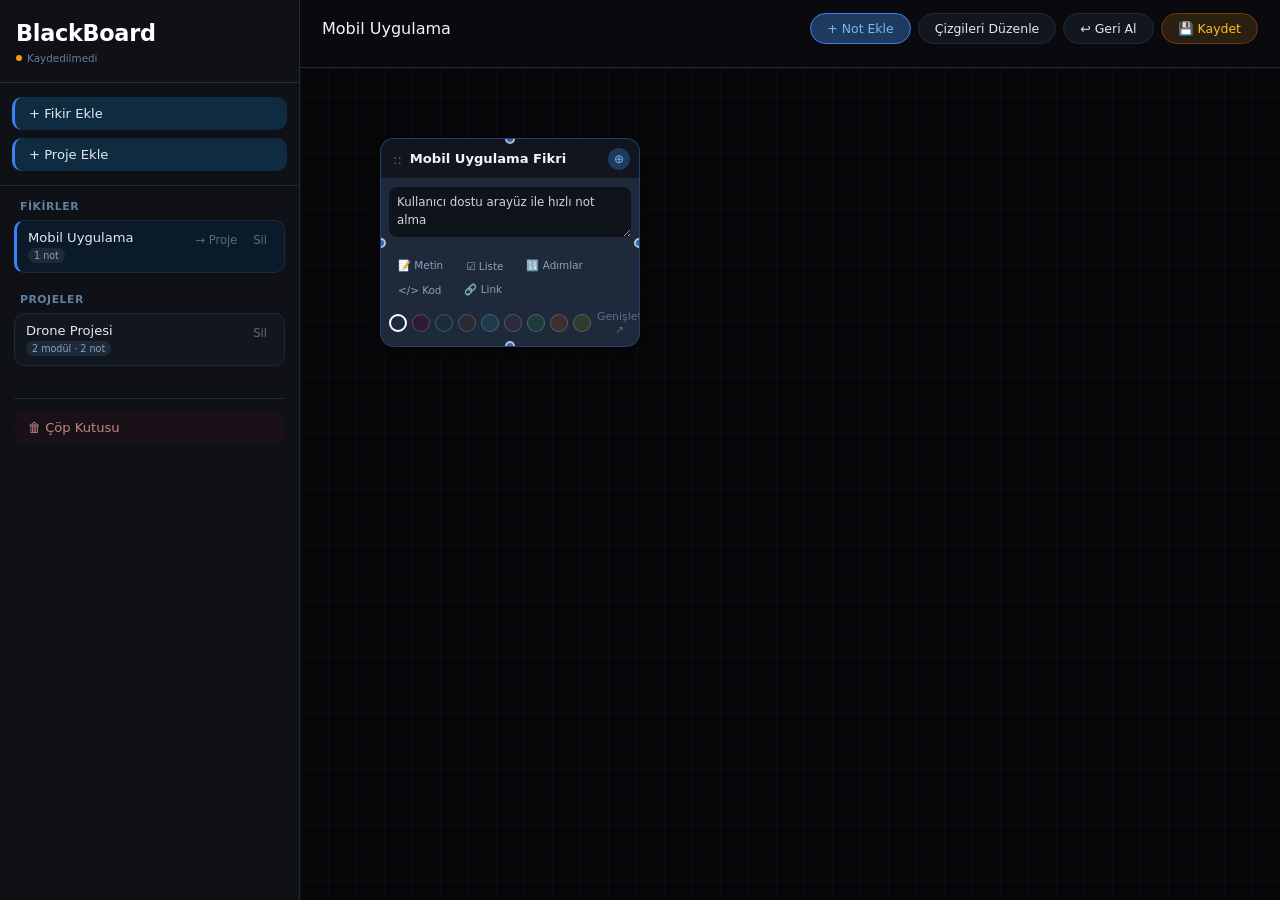
==== commit 89849065: "Not kısımlarının çoğunu hallettim ama hatalar var." ====
--- a/index.html
+++ b/index.html
@@ -1,686 +1,440 @@
 <!DOCTYPE html>
 <html lang="tr">
 <head>
-    <meta charset="UTF-8">
-    <meta name="viewport" content="width=device-width, initial-scale=1.0, user-scalable=no">
-    <title>BlackBoard</title>
-    <style>
-        * {
-            margin: 0;
-            padding: 0;
-            box-sizing: border-box;
-            user-select: none;
-        }
-
-        body {
-            background: #0a0a0f;
-            font-family: 'Segoe UI', 'Inter', system-ui, -apple-system, sans-serif;
-            height: 100vh;
-            overflow: hidden;
-        }
-
-        .app-layout {
-            display: flex;
-            height: 100vh;
-            width: 100%;
-        }
-
-        /* Sidebar Styles */
-        .sidebar {
-            width: 320px;
-            background: #0f1117;
-            border-right: 1px solid #1e2a3a;
-            display: flex;
-            flex-direction: column;
-            z-index: 20;
-            flex-shrink: 0;
-        }
-
-        .sidebar-header {
-            padding: 24px 20px;
-            border-bottom: 1px solid #1e2f3f;
-        }
-
-        .sidebar-header h2 {
-            color: #ffffff;
-            font-size: 1.5rem;
-            font-weight: 600;
-            letter-spacing: -0.3px;
-        }
-
-        .create-buttons {
-            padding: 20px 16px;
-            display: flex;
-            flex-direction: column;
-            gap: 10px;
-            border-bottom: 1px solid #1e2a3a;
-        }
-
-        .create-btn {
-            background: #0f2b3f;
-            border: none;
-            padding: 10px 16px;
-            border-radius: 10px;
-            display: flex;
-            align-items: center;
-            gap: 10px;
-            font-size: 0.85rem;
-            font-weight: 500;
-            color: #e2e8f0;
-            cursor: pointer;
-            transition: all 0.2s;
-            width: 100%;
-            text-align: left;
-            font-family: inherit;
-            border-left: 3px solid #3b82f6;
-        }
-
-        .create-btn:hover {
-            background: #1e3a5f;
-            color: white;
-        }
-
-        .lists-container {
-            flex: 1;
-            overflow-y: auto;
-            padding: 16px;
-            display: flex;
-            flex-direction: column;
-            gap: 24px;
-        }
-
-        .list-section {
-            display: flex;
-            flex-direction: column;
-            gap: 8px;
-        }
-
-        .section-label {
-            color: #5f7f9e;
-            font-size: 0.7rem;
-            font-weight: 600;
-            padding-left: 8px;
-            letter-spacing: 0.5px;
-        }
-
-        .items-list {
-            display: flex;
-            flex-direction: column;
-            gap: 6px;
-        }
-
-        .list-item {
-            background: #11161f;
-            border-radius: 10px;
-            padding: 10px 12px;
-            cursor: pointer;
-            transition: all 0.15s;
-            border: 1px solid #1e2a3a;
-            display: flex;
-            justify-content: space-between;
-            align-items: center;
-        }
-
-        .list-item:hover {
-            background: #16212b;
-            border-color: #2c4c6e;
-        }
-
-        .list-item.active-item {
-            background: #0a1a2a;
-            border-left: 3px solid #3b82f6;
-        }
-
-        .item-name {
-            color: #e2e8f0;
-            font-size: 0.85rem;
-            font-weight: 500;
-            word-break: break-word;
-            flex: 1;
-            display: flex;
-            align-items: center;
-            gap: 8px;
-            flex-wrap: wrap;
-        }
-
-        .item-badge {
-            font-size: 0.65rem;
-            background: #1e2a3a;
-            padding: 2px 6px;
-            border-radius: 20px;
-            color: #8ba0bc;
-        }
-
-        .delete-item {
-            background: none;
-            border: none;
-            color: #7f8c9a;
-            cursor: pointer;
-            font-size: 1rem;
-            padding: 4px 8px;
-            border-radius: 6px;
-            opacity: 0.6;
-        }
-
-        .delete-item:hover {
-            background: #b91c1c30;
-            color: #f87171;
-            opacity: 1;
-        }
-
-        .empty-message {
-            color: #5a6e85;
-            font-size: 0.75rem;
-            padding: 12px;
-            text-align: center;
-        }
-
-        .trash-section {
-            margin-top: 16px;
-            border-top: 1px solid #1e2a3a;
-            padding-top: 16px;
-        }
-
-        .trash-btn {
-            background: #1a1118;
-            border: none;
-            padding: 10px 16px;
-            border-radius: 10px;
-            display: flex;
-            align-items: center;
-            gap: 10px;
-            font-size: 0.85rem;
-            font-weight: 500;
-            color: #c08484;
-            cursor: pointer;
-            width: 100%;
-            font-family: inherit;
-        }
-
-        .trash-btn:hover {
-            background: #2a1a22;
-            color: #ffaaaa;
-        }
-
-        /* Main Board Styles */
-        .main-board {
-            flex: 1;
-            background: #0a0a0f;
-            display: flex;
-            flex-direction: column;
-            overflow: hidden;
-        }
-
-        .board-header {
-            padding: 16px 28px;
-            background: rgba(10, 10, 15, 0.95);
-            border-bottom: 1px solid #1f2c38;
-        }
-
-        .header-top {
-            display: flex;
-            justify-content: space-between;
-            align-items: center;
-            margin-bottom: 12px;
-        }
-
-        .active-info h3 {
-            color: #f1f5f9;
-            font-size: 1.1rem;
-            font-weight: 500;
-        }
-
-        .board-actions {
-            display: flex;
-            flex-direction: column;
-            gap: 8px;
-            align-items: flex-end;
-        }
-
-        .action-btn {
-            background: #11161f;
-            border: none;
-            padding: 8px 20px;
-            border-radius: 30px;
-            color: white;
-            font-weight: 500;
-            cursor: pointer;
-            font-size: 0.8rem;
-            min-width: 140px;
-        }
-
-        .action-btn:hover {
-            background: #1e3a5f;
-        }
-
-        /* Line Editor Bar */
-        .line-editor-bar {
-            background: #0f2b3f;
-            border-radius: 12px;
-            padding: 8px 16px;
-            display: flex;
-            align-items: center;
-            gap: 20px;
-            flex-wrap: wrap;
-            margin-top: 8px;
-        }
-
-        .line-editor-label {
-            color: #7ab7ef;
-            font-size: 0.75rem;
-            font-weight: 500;
-        }
-
-        .color-picker-group {
-            display: flex;
-            gap: 8px;
-            align-items: center;
-        }
-
-        .line-color-option {
-            width: 24px;
-            height: 24px;
-            border-radius: 50%;
-            cursor: pointer;
-            border: 2px solid transparent;
-            transition: 0.1s;
-        }
-
-        .line-color-option:hover {
-            transform: scale(1.15);
-            border-color: white;
-        }
-
-        .stroke-btn {
-            background: #1e2a3a;
-            border: none;
-            padding: 4px 12px;
-            border-radius: 20px;
-            color: white;
-            font-size: 0.7rem;
-            cursor: pointer;
-            font-family: inherit;
-        }
-
-        .stroke-btn:hover {
-            background: #3b82f6;
-        }
-
-        .line-action-btn {
-            background: #2a1a22;
-            border: none;
-            padding: 4px 12px;
-            border-radius: 20px;
-            color: #f08b8b;
-            font-size: 0.7rem;
-            cursor: pointer;
-            font-family: inherit;
-        }
-
-        .line-action-btn:hover {
-            background: #b91c1c;
-            color: white;
-        }
-
-        .close-editor-btn {
-            background: #1e2a3a;
-            border: none;
-            padding: 4px 12px;
-            border-radius: 20px;
-            color: #a0b3d0;
-            font-size: 0.7rem;
-            cursor: pointer;
-            font-family: inherit;
-            margin-left: auto;
-        }
-
-        .close-editor-btn:hover {
-            background: #3b82f6;
-            color: white;
-        }
-
-        .selection-info {
-            color: #60a5fa;
-            font-size: 0.7rem;
-            background: #1e3a5f;
-            padding: 4px 10px;
-            border-radius: 20px;
-        }
-
-        .module-tabs {
-            display: flex;
-            gap: 8px;
-            flex-wrap: wrap;
-            margin-top: 8px;
-            align-items: center;
-        }
-
-        .module-tab {
-            background: #11161f;
-            border: none;
-            padding: 6px 14px;
-            border-radius: 20px;
-            color: #a0b3d0;
-            font-size: 0.75rem;
-            cursor: pointer;
-            transition: 0.2s;
-            display: inline-flex;
-            align-items: center;
-            gap: 8px;
-        }
-
-        .module-tab:hover {
-            background: #1e2a3a;
-            color: white;
-        }
-
-        .module-tab.active-tab {
-            background: #1e3a5f;
-            color: white;
-        }
-
-        .delete-module-btn {
-            background: none;
-            border: none;
-            color: #7f8c9a;
-            cursor: pointer;
-            font-size: 0.7rem;
-            padding: 2px 6px;
-            border-radius: 12px;
-            opacity: 0.7;
-        }
-
-        .delete-module-btn:hover {
-            background: #b91c1c30;
-            color: #f87171;
-            opacity: 1;
-        }
-
-        .add-module-btn {
-            background: #0f2b3f;
-            border: none;
-            padding: 6px 12px;
-            border-radius: 20px;
-            color: #7ab7ef;
-            font-size: 0.7rem;
-            cursor: pointer;
-            display: flex;
-            align-items: center;
-            gap: 4px;
-        }
-
-        .whiteboard-canvas {
-            flex: 1;
-            position: relative;
-            overflow: hidden;
-            background: radial-gradient(circle at 10% 20%, #0f121a, #050508);
-            background-image: linear-gradient(rgba(59,130,246,0.05) 1px, transparent 1px), linear-gradient(90deg, rgba(59,130,246,0.05) 1px, transparent 1px);
-            background-size: 28px 28px;
-            cursor: default;
-        }
-
-        .notes-container {
-            position: relative;
-            width: 100%;
-            height: 100%;
-            overflow: visible;
-        }
-
-        /* Selection Rectangle */
-        .selection-rect {
-            position: absolute;
-            border: 2px solid #3b82f6;
-            background: rgba(59, 130, 246, 0.1);
-            pointer-events: none;
-            z-index: 200;
-            display: none;
-        }
-
-        /* Card Styles */
-        .idea-card {
-            position: absolute;
-            min-width: 220px;
-            max-width: 300px;
-            background: #141a24;
-            border-radius: 16px;
-            padding: 12px 14px;
-            box-shadow: 0 8px 20px rgba(0,0,0,0.4);
-            cursor: grab;
-            border: 1px solid rgba(59,130,246,0.3);
-            transition: box-shadow 0.2s, transform 0.1s;
-            z-index: 10;
-        }
-
-        .idea-card:active { cursor: grabbing; }
-        .idea-card.selected-card {
-            box-shadow: 0 0 0 3px #3b82f6, 0 8px 20px rgba(0,0,0,0.4);
-            z-index: 100;
-            transform: scale(1.02);
-        }
-
-        .card-header {
-            display: flex;
-            justify-content: space-between;
-            align-items: center;
-            margin-bottom: 8px;
-        }
-
-        .drag-area { 
-            cursor: grab; 
-            color: #5a6e8a; 
-            font-size: 14px; 
-            padding: 0 4px;
-            user-select: none;
-        }
-        
-        .connector-btn {
-            cursor: pointer;
-            background: #3b82f6;
-            width: 24px;
-            height: 24px;
-            border-radius: 50%;
-            display: flex;
-            align-items: center;
-            justify-content: center;
-            font-size: 12px;
-            transition: all 0.2s;
-        }
-        
-        .connector-btn:hover {
-            background: #60a5fa;
-            transform: scale(1.1);
-        }
-        
-        .connector-btn.active-connector {
-            background: #f59e0b;
-            box-shadow: 0 0 8px #f59e0b;
-        }
-
-        .card-title {
-            font-weight: 600;
-            font-size: 0.85rem;
-            background: transparent;
-            border: none;
-            color: #f0f4fe;
-            width: 60%;
-            padding: 4px 0;
-            font-family: inherit;
-            border-bottom: 1px dashed #2c4c6e;
-        }
-        
-        .card-title:focus { outline: none; border-bottom-color: #3b82f6; }
-        
-        .card-content {
-            font-size: 0.75rem;
-            color: #cbd5e6;
-            background: #0f131c;
-            border: none;
-            width: 100%;
-            resize: vertical;
-            border-radius: 12px;
-            padding: 8px;
-            margin-top: 6px;
-            font-family: inherit;
-        }
-        
-        .card-content:focus { outline: none; background: #1a2230; }
-        
-        .delete-card {
-            background: #2a1a22;
-            border: none;
-            color: #f08b8b;
-            width: 24px;
-            height: 24px;
-            border-radius: 30px;
-            cursor: pointer;
-            font-size: 12px;
-        }
-        
-        .delete-card:hover { background: #b91c1c; color: white; }
-        
-        .color-selector {
-            margin-top: 8px;
-            display: flex;
-            gap: 6px;
-            justify-content: flex-end;
-            border-top: 1px solid #1e2a3a;
-            padding-top: 8px;
-        }
-        
-        .color-option {
-            width: 22px;
-            height: 22px;
-            border-radius: 50%;
-            cursor: pointer;
-            border: 1px solid rgba(255,255,255,0.3);
-        }
-
-        /* Connection Points */
-        .connection-point {
-            position: absolute;
-            width: 12px;
-            height: 12px;
-            background: #3b82f6;
-            border-radius: 50%;
-            cursor: crosshair;
-            transition: all 0.2s;
-            z-index: 15;
-            border: 2px solid white;
-        }
-        
-        .connection-point:hover {
-            background: #f59e0b;
-            transform: scale(1.3);
-        }
-        
-        .connection-point.top { top: -6px; left: 50%; transform: translateX(-50%); }
-        .connection-point.bottom { bottom: -6px; left: 50%; transform: translateX(-50%); }
-        .connection-point.left { left: -6px; top: 50%; transform: translateY(-50%); }
-        .connection-point.right { right: -6px; top: 50%; transform: translateY(-50%); }
-
-        svg {
-            position: absolute;
-            top: 0;
-            left: 0;
-            width: 100%;
-            height: 100%;
-            pointer-events: none;
-            z-index: 6;
-        }
-        
-        svg line {
-            pointer-events: stroke;
-        }
-
-        .toast-msg {
-            position: fixed;
-            bottom: 30px;
-            left: 50%;
-            transform: translateX(-50%);
-            background: #1e293bc9;
-            backdrop-filter: blur(12px);
-            color: white;
-            padding: 8px 20px;
-            border-radius: 40px;
-            font-size: 0.8rem;
-            z-index: 200;
-            pointer-events: none;
-        }
-
-        .modal-overlay {
-            position: fixed;
-            top: 0; left: 0; right: 0; bottom: 0;
-            background: rgba(0,0,0,0.85);
-            backdrop-filter: blur(6px);
-            z-index: 300;
-            display: flex;
-            align-items: center;
-            justify-content: center;
-        }
-        
-        .modal-container {
-            background: #11161f;
-            border-radius: 20px;
-            width: 400px;
-            max-width: 90%;
-            padding: 24px;
-            border: 1px solid #2c4c6e;
-        }
-        
-        .modal-container h3 { color: white; margin-bottom: 16px; font-size: 1.2rem; }
-        .modal-input {
-            width: 100%;
-            padding: 10px 14px;
-            background: #0a0c12;
-            border: 1px solid #2c4c6e;
-            border-radius: 10px;
-            color: white;
-            margin-bottom: 20px;
-            outline: none;
-        }
-        .modal-input:focus { border-color: #3b82f6; }
-        .modal-buttons { display: flex; gap: 12px; justify-content: flex-end; }
-        .modal-btn {
-            padding: 8px 18px;
-            border-radius: 30px;
-            border: none;
-            cursor: pointer;
-            font-weight: 500;
-        }
-        .modal-btn-cancel { background: #1e2a3a; color: #cbd5e6; }
-        .modal-btn-confirm { background: #3b82f6; color: white; }
-        .modal-btn-danger { background: #b91c1c; color: white; }
-
-        .trash-list { max-height: 350px; overflow-y: auto; margin: 16px 0; }
-        .trash-item {
-            background: #0a0c12;
-            padding: 10px;
-            border-radius: 8px;
-            margin-bottom: 8px;
-            display: flex;
-            align-items: center;
-            gap: 10px;
-            cursor: pointer;
-            border: 1px solid #1e2a3a;
-        }
-        .trash-item.selected { background: #0f2b3f; border-color: #3b82f6; }
-        .trash-checkbox { width: 16px; height: 16px; accent-color: #3b82f6; cursor: pointer; }
-        .trash-info { flex: 1; }
-        .trash-name { font-weight: 500; font-size: 0.8rem; }
-        .trash-meta { font-size: 0.65rem; color: #7a8aa5; margin-top: 2px; }
-        .trash-badge { background: #1e2a3a; padding: 2px 6px; border-radius: 12px; font-size: 0.6rem; }
-        .empty-trash { text-align: center; padding: 40px; color: #5a6e85; }
-
-        .lists-container::-webkit-scrollbar { width: 4px; }
-        .lists-container::-webkit-scrollbar-track { background: #0a0c12; }
-        .lists-container::-webkit-scrollbar-thumb { background: #2c5270; }
-    </style>
+<meta charset="UTF-8">
+<meta name="viewport" content="width=device-width, initial-scale=1.0, user-scalable=no">
+<title>BlackBoard</title>
+<style>
+* { margin:0; padding:0; box-sizing:border-box; user-select:none; }
+
+body {
+    background:#0a0a0f;
+    font-family:'Segoe UI','Inter',system-ui,-apple-system,sans-serif;
+    height:100vh; overflow:hidden;
+}
+
+.app-layout { display:flex; height:100vh; width:100%; }
+
+/* ─── SIDEBAR ─── */
+.sidebar {
+    width:300px; background:#0f1117;
+    border-right:1px solid #1e2a3a;
+    display:flex; flex-direction:column; z-index:20; flex-shrink:0;
+}
+.sidebar-header { padding:20px 16px 16px; border-bottom:1px solid #1e2f3f; }
+.sidebar-header h2 { color:#fff; font-size:1.4rem; font-weight:600; letter-spacing:-0.3px; }
+.save-indicator {
+    font-size:0.65rem; margin-top:4px; display:flex; align-items:center; gap:5px; height:16px;
+}
+.save-dot { width:6px; height:6px; border-radius:50%; background:#22c55e; }
+.save-dot.unsaved { background:#f59e0b; animation:pulse 1.5s infinite; }
+@keyframes pulse { 0%,100%{opacity:1} 50%{opacity:0.4} }
+.save-text { color:#5f7f9e; font-size:0.65rem; }
+
+.create-buttons { padding:14px 12px; display:flex; flex-direction:column; gap:8px; border-bottom:1px solid #1e2a3a; }
+.create-btn {
+    background:#0f2b3f; border:none; padding:9px 14px; border-radius:10px;
+    display:flex; align-items:center; gap:8px; font-size:0.82rem; font-weight:500;
+    color:#e2e8f0; cursor:pointer; transition:all 0.2s; width:100%; text-align:left;
+    font-family:inherit; border-left:3px solid #3b82f6;
+}
+.create-btn:hover { background:#1e3a5f; color:#fff; }
+
+.lists-container { flex:1; overflow-y:auto; padding:14px; display:flex; flex-direction:column; gap:20px; }
+.list-section { display:flex; flex-direction:column; gap:7px; }
+.section-label { color:#5f7f9e; font-size:0.68rem; font-weight:600; padding-left:6px; letter-spacing:0.5px; }
+.items-list { display:flex; flex-direction:column; gap:5px; }
+
+.list-item {
+    background:#11161f; border-radius:10px; padding:9px 11px;
+    cursor:pointer; transition:all 0.15s; border:1px solid #1e2a3a;
+    display:flex; justify-content:space-between; align-items:flex-start;
+}
+.list-item:hover { background:#16212b; border-color:#2c4c6e; }
+.list-item.active-item { background:#0a1a2a; border-left:3px solid #3b82f6; }
+
+.item-name {
+    color:#e2e8f0; font-size:0.82rem; font-weight:500;
+    word-break:break-word; flex:1; display:flex; flex-direction:column; gap:3px;
+}
+.item-badge {
+    font-size:0.6rem; background:#1e2a3a; padding:2px 6px;
+    border-radius:20px; color:#8ba0bc; display:inline-block; width:fit-content;
+}
+.item-actions { display:flex; gap:4px; flex-shrink:0; margin-left:6px; }
+.item-action-btn {
+    background:none; border:none; color:#7f8c9a; cursor:pointer;
+    font-size:0.72rem; padding:3px 6px; border-radius:6px; opacity:0.7;
+    font-family:inherit; white-space:nowrap;
+}
+.item-action-btn:hover { background:#1e3a5f; color:#7ab7ef; opacity:1; }
+.item-action-btn.danger:hover { background:#b91c1c30; color:#f87171; }
+
+.empty-message { color:#5a6e85; font-size:0.75rem; padding:10px; text-align:center; }
+
+.trash-section { margin-top:12px; border-top:1px solid #1e2a3a; padding-top:12px; }
+.trash-btn {
+    background:#1a1118; border:none; padding:9px 14px; border-radius:10px;
+    display:flex; align-items:center; gap:8px; font-size:0.82rem; font-weight:500;
+    color:#c08484; cursor:pointer; width:100%; font-family:inherit;
+}
+.trash-btn:hover { background:#2a1a22; color:#ffaaaa; }
+
+/* ─── MAIN BOARD ─── */
+.main-board { flex:1; background:#0a0a0f; display:flex; flex-direction:column; overflow:hidden; }
+
+.board-header {
+    padding:13px 22px;
+    background:rgba(10,10,15,0.97);
+    border-bottom:1px solid #1f2c38;
+    flex-shrink:0;
+}
+.header-top { display:flex; justify-content:space-between; align-items:center; margin-bottom:10px; }
+.active-info h3 { color:#f1f5f9; font-size:1rem; font-weight:500; }
+
+.board-actions { display:flex; gap:7px; flex-wrap:wrap; align-items:center; }
+.action-btn {
+    background:#11161f; border:none; padding:7px 16px; border-radius:30px;
+    color:#e2e8f0; font-weight:500; cursor:pointer; font-size:0.78rem;
+    font-family:inherit; transition:all 0.2s; border:1px solid #1e2a3a;
+}
+.action-btn:hover { background:#1e3a5f; border-color:#3b82f6; }
+.action-btn.primary { background:#1e3a5f; border-color:#3b82f6; color:#7ab7ef; }
+.action-btn.danger { background:#2a1a1a; border-color:#7f1d1d; color:#f87171; }
+.action-btn.warn { background:#2a2010; border-color:#78350f; color:#fbbf24; }
+
+/* Line Editor */
+.line-editor-bar {
+    background:#0f2b3f; border-radius:10px; padding:7px 14px;
+    display:flex; align-items:center; gap:16px; flex-wrap:wrap; margin-top:8px;
+}
+.line-editor-label { color:#7ab7ef; font-size:0.72rem; font-weight:600; }
+.color-picker-group { display:flex; gap:6px; align-items:center; }
+.line-color-option { width:22px; height:22px; border-radius:50%; cursor:pointer; border:2px solid transparent; transition:0.1s; }
+.line-color-option:hover { transform:scale(1.15); border-color:#fff; }
+.stroke-btn { background:#1e2a3a; border:none; padding:3px 10px; border-radius:20px; color:#fff; font-size:0.68rem; cursor:pointer; font-family:inherit; }
+.stroke-btn:hover { background:#3b82f6; }
+.line-action-btn { background:#2a1a22; border:none; padding:3px 10px; border-radius:20px; color:#f08b8b; font-size:0.68rem; cursor:pointer; font-family:inherit; }
+.line-action-btn:hover { background:#b91c1c; color:#fff; }
+.close-editor-btn { background:#1e2a3a; border:none; padding:3px 10px; border-radius:20px; color:#a0b3d0; font-size:0.68rem; cursor:pointer; font-family:inherit; margin-left:auto; }
+.close-editor-btn:hover { background:#3b82f6; color:#fff; }
+.selection-info { color:#60a5fa; font-size:0.68rem; background:#1e3a5f; padding:3px 9px; border-radius:20px; }
+
+/* Module tabs */
+.module-tabs { display:flex; gap:7px; flex-wrap:wrap; margin-top:8px; align-items:center; }
+.module-tab {
+    background:#11161f; border:none; padding:5px 13px; border-radius:20px;
+    color:#a0b3d0; font-size:0.73rem; cursor:pointer; transition:0.2s;
+    display:inline-flex; align-items:center; gap:7px; font-family:inherit;
+}
+.module-tab:hover { background:#1e2a3a; color:#fff; }
+.module-tab.active-tab { background:#1e3a5f; color:#fff; }
+.delete-module-btn {
+    background:none; border:none; color:#7f8c9a; cursor:pointer;
+    font-size:0.68rem; padding:1px 5px; border-radius:10px; opacity:0.7;
+}
+.delete-module-btn:hover { background:#b91c1c30; color:#f87171; opacity:1; }
+.add-module-btn {
+    background:#0f2b3f; border:none; padding:5px 11px; border-radius:20px;
+    color:#7ab7ef; font-size:0.7rem; cursor:pointer; display:flex;
+    align-items:center; gap:4px; font-family:inherit;
+}
+
+/* ─── CANVAS ─── */
+.whiteboard-canvas {
+    flex:1; position:relative; overflow:hidden;
+    background:#070709;
+    background-image:linear-gradient(rgba(59,130,246,0.04) 1px,transparent 1px),
+                    linear-gradient(90deg,rgba(59,130,246,0.04) 1px,transparent 1px);
+    background-size:28px 28px;
+    cursor:default;
+}
+.notes-container { position:relative; width:100%; height:100%; overflow:visible; }
+.selection-rect { position:absolute; border:2px solid #3b82f6; background:rgba(59,130,246,0.1); pointer-events:none; z-index:200; display:none; }
+
+/* ─── CARDS ─── */
+.idea-card {
+    position:absolute; width:260px;
+    background:#141a24; border-radius:14px; padding:0;
+    box-shadow:0 6px 18px rgba(0,0,0,0.4);
+    cursor:grab; border:1px solid rgba(59,130,246,0.25);
+    transition:box-shadow 0.2s; z-index:10; overflow:hidden;
+}
+.idea-card:active { cursor:grabbing; }
+.idea-card.selected-card { box-shadow:0 0 0 2px #3b82f6, 0 6px 18px rgba(0,0,0,0.4); z-index:100; }
+
+.card-titlebar {
+    display:flex; align-items:center; gap:6px;
+    padding:9px 10px 8px; border-bottom:1px solid #1e2a3a;
+    background:#101520;
+}
+.drag-area { cursor:grab; color:#5a6e8a; font-size:13px; padding:0 2px; user-select:none; flex-shrink:0; }
+.card-title {
+    font-weight:600; font-size:0.82rem; background:transparent; border:none;
+    color:#f0f4fe; flex:1; padding:2px 0; font-family:inherit;
+    border-bottom:1px dashed transparent;
+}
+.card-title:focus { outline:none; border-bottom-color:#3b82f6; }
+.card-type-badge {
+    font-size:0.58rem; background:#1e2a3a; padding:1px 6px;
+    border-radius:10px; color:#8ba0bc; flex-shrink:0;
+}
+.connector-btn {
+    cursor:pointer; background:#1e3a5f; width:22px; height:22px;
+    border-radius:50%; display:flex; align-items:center; justify-content:center;
+    font-size:12px; transition:all 0.2s; flex-shrink:0; border:none; color:#7ab7ef;
+}
+.connector-btn:hover { background:#3b82f6; color:#fff; }
+.connector-btn.active-connector { background:#f59e0b; box-shadow:0 0 8px #f59e0b; color:#000; }
+.delete-card {
+    background:none; border:none; color:#5a6e8a; width:20px; height:20px;
+    border-radius:20px; cursor:pointer; font-size:11px; flex-shrink:0;
+    display:flex; align-items:center; justify-content:center;
+}
+.delete-card:hover { background:#7f1d1d; color:#fff; }
+
+/* Card body: blocks */
+.card-body { padding:8px; display:flex; flex-direction:column; gap:5px; min-height:40px; }
+
+/* Blocks inside card */
+.block { position:relative; border-radius:8px; overflow:hidden; }
+
+.block-text textarea {
+    width:100%; background:#0f131c; border:none; color:#cbd5e6;
+    font-size:0.74rem; font-family:inherit; resize:vertical;
+    padding:7px 8px; border-radius:8px; min-height:50px;
+    line-height:1.5;
+}
+.block-text textarea:focus { outline:none; background:#1a2230; }
+
+.block-checklist { background:#0d1520; border-radius:8px; padding:6px 8px; }
+.checklist-item {
+    display:flex; align-items:flex-start; gap:7px; padding:3px 0;
+    border-bottom:1px solid #1e2a3a30;
+}
+.checklist-item:last-child { border-bottom:none; }
+.checklist-cb { width:14px; height:14px; accent-color:#3b82f6; cursor:pointer; margin-top:1px; flex-shrink:0; }
+.checklist-label {
+    flex:1; font-size:0.73rem; color:#cbd5e6; background:transparent;
+    border:none; font-family:inherit; padding:0;
+}
+.checklist-label:focus { outline:none; }
+.checklist-label.done { text-decoration:line-through; color:#5a6e85; }
+.checklist-del { background:none; border:none; color:#5a6e85; cursor:pointer; font-size:10px; padding:0 3px; }
+.checklist-del:hover { color:#f87171; }
+.add-checklist-item {
+    width:100%; background:none; border:none; color:#5a6e85; font-size:0.68rem;
+    cursor:pointer; text-align:left; padding:4px 2px; font-family:inherit;
+    margin-top:2px;
+}
+.add-checklist-item:hover { color:#7ab7ef; }
+
+.block-steps { background:#0d1520; border-radius:8px; padding:6px 8px; }
+.step-item {
+    display:flex; align-items:flex-start; gap:8px; padding:4px 0;
+    border-bottom:1px solid #1e2a3a30;
+}
+.step-item:last-child { border-bottom:none; }
+.step-num {
+    width:18px; height:18px; background:#1e3a5f; border-radius:50%;
+    display:flex; align-items:center; justify-content:center;
+    font-size:0.6rem; color:#7ab7ef; font-weight:700; flex-shrink:0; margin-top:1px;
+}
+.step-text {
+    flex:1; font-size:0.73rem; color:#cbd5e6; background:transparent;
+    border:none; font-family:inherit; padding:0; resize:none; min-height:20px;
+}
+.step-text:focus { outline:none; }
+.step-del { background:none; border:none; color:#5a6e85; cursor:pointer; font-size:10px; padding:0 3px; }
+.step-del:hover { color:#f87171; }
+.add-step-item {
+    width:100%; background:none; border:none; color:#5a6e85; font-size:0.68rem;
+    cursor:pointer; text-align:left; padding:4px 2px; font-family:inherit; margin-top:2px;
+}
+.add-step-item:hover { color:#7ab7ef; }
+
+.block-code { background:#060a10; border-radius:8px; overflow:hidden; }
+.code-lang-bar {
+    background:#0f1824; padding:4px 8px; display:flex;
+    justify-content:space-between; align-items:center;
+}
+.code-lang-select {
+    background:transparent; border:none; color:#7ab7ef; font-size:0.68rem;
+    font-family:inherit; cursor:pointer;
+}
+.code-copy-btn {
+    background:none; border:none; color:#5a6e85; font-size:0.65rem;
+    cursor:pointer; font-family:inherit; padding:2px 6px; border-radius:4px;
+}
+.code-copy-btn:hover { background:#1e3a5f; color:#7ab7ef; }
+.block-code textarea {
+    width:100%; background:#060a10; border:none; color:#a8d8b8;
+    font-size:0.72rem; font-family:'Courier New',monospace; resize:vertical;
+    padding:8px; min-height:60px; tab-size:4;
+}
+.block-code textarea:focus { outline:none; }
+
+.block-link { background:#0d1520; border-radius:8px; padding:7px 9px; }
+.link-url-inp {
+    width:100%; background:#060a10; border:1px solid #1e2a3a; border-radius:6px;
+    color:#60a5fa; font-size:0.72rem; font-family:inherit; padding:5px 8px;
+}
+.link-url-inp:focus { outline:none; border-color:#3b82f6; }
+.link-label-inp {
+    width:100%; background:transparent; border:none; border-bottom:1px dashed #1e2a3a;
+    color:#cbd5e6; font-size:0.72rem; font-family:inherit; padding:4px 0; margin-top:5px;
+}
+.link-label-inp:focus { outline:none; border-bottom-color:#3b82f6; }
+
+/* Block add toolbar */
+.card-addblock-bar {
+    display:flex; gap:5px; padding:6px 8px 4px;
+    border-top:1px solid #1e2a3a; flex-wrap:wrap;
+}
+.addblock-btn {
+    background:#1e2a3a; border:none; padding:3px 9px; border-radius:20px;
+    color:#8ba0bc; font-size:0.65rem; cursor:pointer; font-family:inherit;
+    transition:all 0.15s;
+}
+.addblock-btn:hover { background:#1e3a5f; color:#7ab7ef; }
+
+/* Block delete */
+.block-delete-btn {
+    position:absolute; top:4px; right:4px;
+    background:none; border:none; color:transparent; cursor:pointer;
+    font-size:10px; border-radius:4px; padding:1px 4px; z-index:5;
+}
+.block:hover .block-delete-btn { color:#5a6e85; }
+.block-delete-btn:hover { color:#f87171 !important; background:#2a1a22; }
+
+/* Card footer */
+.card-footer { padding:5px 8px 8px; display:flex; justify-content:space-between; align-items:center; }
+.color-selector { display:flex; gap:5px; }
+.color-option { width:18px; height:18px; border-radius:50%; cursor:pointer; border:1px solid rgba(255,255,255,0.2); }
+.expand-card-btn {
+    background:none; border:none; color:#5a6e85; font-size:0.68rem;
+    cursor:pointer; font-family:inherit; padding:2px 6px; border-radius:6px;
+}
+.expand-card-btn:hover { background:#1e3a5f; color:#7ab7ef; }
+
+/* ─── CONNECTION POINTS ─── */
+.connection-point {
+    position:absolute; width:10px; height:10px;
+    background:#3b82f6; border-radius:50%; cursor:crosshair;
+    transition:all 0.2s; z-index:15; border:2px solid #fff; opacity:0.7;
+}
+.idea-card:hover .connection-point { opacity:1; }
+.connection-point:hover { background:#f59e0b; transform:scale(1.3); opacity:1; }
+.connection-point.top { top:-5px; left:50%; transform:translateX(-50%); }
+.connection-point.bottom { bottom:-5px; left:50%; transform:translateX(-50%); }
+.connection-point.left { left:-5px; top:50%; transform:translateY(-50%); }
+.connection-point.right { right:-5px; top:50%; transform:translateY(-50%); }
+
+svg { position:absolute; top:0; left:0; width:100%; height:100%; pointer-events:none; z-index:6; }
+svg line { pointer-events:stroke; }
+
+/* ─── EXPAND MODAL ─── */
+.expand-overlay {
+    position:fixed; top:0; left:0; right:0; bottom:0;
+    background:rgba(0,0,0,0.88); backdrop-filter:blur(8px);
+    z-index:400; display:flex; align-items:center; justify-content:center;
+}
+.expand-container {
+    background:#0f1420; border-radius:16px; width:680px; max-width:95vw;
+    max-height:88vh; display:flex; flex-direction:column;
+    border:1px solid #2c4c6e; overflow:hidden;
+}
+.expand-header {
+    padding:16px 20px; border-bottom:1px solid #1e2a3a;
+    display:flex; align-items:center; gap:12px; background:#101824;
+}
+.expand-title-inp {
+    flex:1; background:transparent; border:none; color:#f0f4fe;
+    font-size:1.1rem; font-weight:600; font-family:inherit;
+}
+.expand-title-inp:focus { outline:none; }
+.expand-type { font-size:0.7rem; color:#7ab7ef; background:#1e3a5f; padding:3px 9px; border-radius:20px; }
+.expand-close { background:none; border:none; color:#7f8c9a; cursor:pointer; font-size:1.1rem; }
+.expand-close:hover { color:#f87171; }
+.expand-body { flex:1; overflow-y:auto; padding:16px; display:flex; flex-direction:column; gap:8px; }
+.expand-addbar { padding:12px 16px 14px; border-top:1px solid #1e2a3a; display:flex; gap:8px; flex-wrap:wrap; }
+.expand-addbar .addblock-btn { font-size:0.72rem; padding:5px 13px; }
+
+/* ─── MODAL ─── */
+.modal-overlay {
+    position:fixed; top:0; left:0; right:0; bottom:0;
+    background:rgba(0,0,0,0.88); backdrop-filter:blur(6px);
+    z-index:300; display:flex; align-items:center; justify-content:center;
+}
+.modal-container {
+    background:#11161f; border-radius:16px; width:420px; max-width:93%;
+    padding:22px; border:1px solid #2c4c6e;
+}
+.modal-container h3 { color:#fff; margin-bottom:14px; font-size:1.1rem; }
+.modal-input {
+    width:100%; padding:9px 13px; background:#0a0c12; border:1px solid #2c4c6e;
+    border-radius:9px; color:#fff; margin-bottom:18px; outline:none; font-family:inherit;
+}
+.modal-input:focus { border-color:#3b82f6; }
+.modal-buttons { display:flex; gap:10px; justify-content:flex-end; }
+.modal-btn { padding:7px 16px; border-radius:30px; border:none; cursor:pointer; font-weight:500; font-family:inherit; }
+.modal-btn-cancel { background:#1e2a3a; color:#cbd5e6; }
+.modal-btn-confirm { background:#3b82f6; color:#fff; }
+.modal-btn-danger { background:#b91c1c; color:#fff; }
+.modal-btn-warn { background:#d97706; color:#fff; }
+
+/* Trash modal */
+.trash-list { max-height:340px; overflow-y:auto; margin:14px 0; display:flex; flex-direction:column; gap:5px; }
+.trash-item {
+    background:#0a0c12; padding:9px 10px; border-radius:8px;
+    display:flex; align-items:center; gap:9px; cursor:pointer;
+    border:1px solid #1e2a3a; transition:0.15s;
+}
+.trash-item:hover { border-color:#2c4c6e; }
+.trash-item.selected { background:#0f2b3f; border-color:#3b82f6; }
+.trash-checkbox { width:14px; height:14px; accent-color:#3b82f6; cursor:pointer; flex-shrink:0; }
+.trash-info { flex:1; }
+.trash-name { font-weight:500; font-size:0.78rem; color:#e2e8f0; }
+.trash-meta { font-size:0.62rem; color:#7a8aa5; margin-top:2px; display:flex; align-items:center; gap:5px; }
+.trash-type-badge {
+    padding:1px 6px; border-radius:10px; font-size:0.6rem; font-weight:600;
+}
+.tb-fikir { background:#1e3a5f; color:#7ab7ef; }
+.tb-proje { background:#2a1a4a; color:#c084fc; }
+.tb-modul { background:#0f3a2a; color:#34d399; }
+.tb-not { background:#1e2a3a; color:#94a3b8; }
+.empty-trash { text-align:center; padding:36px; color:#5a6e85; }
+
+/* ─── TOAST ─── */
+.toast-msg {
+    position:fixed; bottom:28px; left:50%; transform:translateX(-50%);
+    background:#1e293bdd; backdrop-filter:blur(12px); color:#fff;
+    padding:7px 18px; border-radius:40px; font-size:0.78rem;
+    z-index:500; pointer-events:none; transition:opacity 0.3s;
+}
+
+/* ─── UNDO INDICATOR ─── */
+.undo-hint {
+    position:fixed; bottom:66px; left:50%; transform:translateX(-50%);
+    background:#0f2b3f; color:#7ab7ef; padding:5px 14px; border-radius:30px;
+    font-size:0.7rem; z-index:400; pointer-events:none; opacity:0; transition:opacity 0.3s;
+}
+
+.lists-container::-webkit-scrollbar { width:3px; }
+.lists-container::-webkit-scrollbar-track { background:#0a0c12; }
+.lists-container::-webkit-scrollbar-thumb { background:#2c5270; }
+</style>
 </head>
 <body>
 <div class="app-layout">
+    <!-- SIDEBAR -->
     <div class="sidebar">
         <div class="sidebar-header">
             <h2>BlackBoard</h2>
+            <div class="save-indicator">
+                <div class="save-dot" id="SaveDot"></div>
+                <span class="save-text" id="SaveText">Kaydedildi</span>
+            </div>
         </div>
         <div class="create-buttons">
             <button class="create-btn" id="AddFikirBtn">+ Fikir Ekle</button>
@@ -688,7 +442,7 @@
         </div>
         <div class="lists-container">
             <div class="list-section">
-                <div class="section-label">FIKIRLER</div>
+                <div class="section-label">FİKİRLER</div>
                 <div class="items-list" id="fikirlerList"></div>
             </div>
             <div class="list-section">
@@ -696,20 +450,23 @@
                 <div class="items-list" id="projelerList"></div>
             </div>
             <div class="trash-section">
-                <button class="trash-btn" id="TrashBinBtn">Çöp Kutusu</button>
+                <button class="trash-btn" id="TrashBinBtn">🗑 Çöp Kutusu</button>
             </div>
         </div>
     </div>
 
+    <!-- MAIN -->
     <div class="main-board">
         <div class="board-header">
             <div class="header-top">
                 <div class="active-info">
                     <h3 id="ActiveTitle">Ana Pano</h3>
                 </div>
-                <div class="board-actions">
-                    <button class="action-btn" id="AddNoteToActiveBtn">+ Not Ekle</button>
-                    <button class="action-btn" id="EnableLineEditBtn" style="background:#1e3a5f;">Cizgileri Duzenle</button>
+                <div class="board-actions" id="BoardActions">
+                    <button class="action-btn primary" id="AddNoteToActiveBtn">+ Not Ekle</button>
+                    <button class="action-btn" id="EnableLineEditBtn">Çizgileri Düzenle</button>
+                    <button class="action-btn" id="UndoBtn" title="Ctrl+Z">↩ Geri Al</button>
+                    <button class="action-btn warn" id="SaveManualBtn">💾 Kaydet</button>
                 </div>
             </div>
             <div id="LineEditorContainer"></div>
@@ -717,1128 +474,994 @@
         </div>
         <div class="whiteboard-canvas" id="WhiteboardCanvas">
             <div class="selection-rect" id="SelectionRect"></div>
-            <svg id="LinesSvg" style="position: absolute; top: 0; left: 0; width: 100%; height: 100%; pointer-events: none; z-index: 6;"></svg>
+            <svg id="LinesSvg"></svg>
             <div class="notes-container" id="NotesContainer"></div>
         </div>
     </div>
 </div>
+
 <div id="ToastMsg" class="toast-msg" style="opacity:0;"></div>
+<div id="UndoHint" class="undo-hint">Geri alındı</div>
 
 <script>
-    // ---------- INDEXEDDB ----------
-    const DB_NAME = 'BlackBoardDB';
-    const DB_VERSION = 9;
-    const STORE_NAME = 'appData';
-    
-    let db = null;
-    
-    let fikirler = [];
-    let projeler = [];
-    let aktifTip = null;
-    let aktifId = null;
-    let aktifModulId = null;
-    let trashBin = [];
-    
-    let nextFikirId = 1;
-    let nextProjeId = 1;
-    let nextModulId = 1;
-    let nextNoteId = 100;
-    let nextTrashId = 1;
-    let nextConnectionId = 1;
-    
-    // Cizgi baglantilari
-    let connections = [];
-    let lineColors = {};
-    let lineWidths = {};
-    let selectedCardId = null;
-    let isConnectingMode = false;
-    let connectingFromCard = null;
-    
-    // Cizgi duzenleme modu
-    let isLineEditMode = false;
-    let selectedLineIds = new Set();
-    
-    // Mouse selection
-    let isSelecting = false;
-    let selectionStart = { x: 0, y: 0 };
-    let selectionRect = null;
-    let selectedNoteIds = new Set();
-    
-    const colorPalette = ["#1e293b", "#2d1b36", "#1a2e3a", "#2a2a35", "#1e3a4d", "#2c2a3e", "#1f3a3f", "#3b2f2f", "#2f3b2f"];
-    const lineColorsList = ["#60a5fa", "#f59e0b", "#10b981", "#ef4444", "#a855f7", "#ec489a", "#14b8a6", "#f97316", "#8b5cf6"];
-    
-    const fikirlerListDiv = document.getElementById('fikirlerList');
-    const projelerListDiv = document.getElementById('projelerList');
-    const notesContainer = document.getElementById('NotesContainer');
-    const whiteboardCanvas = document.getElementById('WhiteboardCanvas');
-    const activeTitleSpan = document.getElementById('ActiveTitle');
-    const moduleTabsContainer = document.getElementById('ModuleTabsContainer');
-    const lineEditorContainer = document.getElementById('LineEditorContainer');
-    const toastEl = document.getElementById('ToastMsg');
-    const linesSvg = document.getElementById('LinesSvg');
-    
-    function ShowToast(msg, duration = 1500) {
-        toastEl.style.opacity = '1';
-        toastEl.innerText = msg;
-        setTimeout(() => { toastEl.style.opacity = '0'; }, duration);
+// ── DB ──
+const DB_NAME = 'BlackBoardDB_v2';
+const DB_VERSION = 1;
+const STORE_NAME = 'appData';
+let db = null;
+
+// ── STATE ──
+let fikirler = [];
+let projeler = [];
+let aktifTip = null, aktifId = null, aktifModulId = null;
+let trashBin = [];
+let connections = [], lineColors = {}, lineWidths = {};
+let nextFikirId=1, nextProjeId=1, nextModulId=1, nextNoteId=100, nextTrashId=1, nextConnectionId=1;
+let selectedNoteIds = new Set();
+let isConnectingMode = false, connectingFromCard = null;
+let isLineEditMode = false, selectedLineIds = new Set();
+let isSelecting = false, selectionStart={x:0,y:0}, selectionRect=null;
+
+// ── UNDO ──
+const undoStack = [];
+const MAX_UNDO = 50;
+function pushUndo() {
+    const snapshot = JSON.stringify({ fikirler, projeler, aktifTip, aktifId, aktifModulId, trashBin, connections, lineColors, lineWidths, nextFikirId, nextProjeId, nextModulId, nextNoteId, nextTrashId, nextConnectionId });
+    undoStack.push(snapshot);
+    if (undoStack.length > MAX_UNDO) undoStack.shift();
+}
+function performUndo() {
+    if (undoStack.length === 0) { ShowToast("Geri alınacak işlem yok", 1200); return; }
+    const snapshot = JSON.parse(undoStack.pop());
+    fikirler = snapshot.fikirler || [];
+    projeler = snapshot.projeler || [];
+    aktifTip = snapshot.aktifTip;
+    aktifId = snapshot.aktifId;
+    aktifModulId = snapshot.aktifModulId;
+    trashBin = snapshot.trashBin || [];
+    connections = snapshot.connections || [];
+    lineColors = snapshot.lineColors || {};
+    lineWidths = snapshot.lineWidths || {};
+    nextFikirId = snapshot.nextFikirId || 1;
+    nextProjeId = snapshot.nextProjeId || 1;
+    nextModulId = snapshot.nextModulId || 1;
+    nextNoteId = snapshot.nextNoteId || 100;
+    nextTrashId = snapshot.nextTrashId || 1;
+    nextConnectionId = snapshot.nextConnectionId || 1;
+    RenderSidebar(); RenderModuleTabs(); RenderBoard();
+    SaveToDB(); ShowUndoHint();
+}
+function ShowUndoHint() {
+    const el = document.getElementById('UndoHint');
+    el.style.opacity = '1';
+    setTimeout(() => el.style.opacity = '0', 1500);
+}
+
+// ── UNSAVED INDICATOR ──
+let hasUnsaved = false;
+let saveTimer = null;
+function MarkUnsaved() {
+    hasUnsaved = true;
+    document.getElementById('SaveDot').classList.add('unsaved');
+    document.getElementById('SaveText').textContent = 'Kaydedilmedi';
+}
+function MarkSaved() {
+    hasUnsaved = false;
+    document.getElementById('SaveDot').classList.remove('unsaved');
+    document.getElementById('SaveText').textContent = 'Kaydedildi';
+}
+function DebounceSave() {
+    MarkUnsaved();
+    clearTimeout(saveTimer);
+    saveTimer = setTimeout(() => SaveToDB(), 1500);
+}
+
+const colorPalette = ["#1e293b","#2d1b36","#1a2e3a","#2a2a35","#1e3a4d","#2c2a3e","#1f3a3f","#3b2f2f","#2f3b2f"];
+const lineColorsList = ["#60a5fa","#f59e0b","#10b981","#ef4444","#a855f7","#ec489a","#14b8a6","#f97316","#8b5cf6"];
+
+const fikirlerListDiv = document.getElementById('fikirlerList');
+const projelerListDiv = document.getElementById('projelerList');
+const notesContainer = document.getElementById('NotesContainer');
+const whiteboardCanvas = document.getElementById('WhiteboardCanvas');
+const activeTitleSpan = document.getElementById('ActiveTitle');
+const moduleTabsContainer = document.getElementById('ModuleTabsContainer');
+const lineEditorContainer = document.getElementById('LineEditorContainer');
+const toastEl = document.getElementById('ToastMsg');
+const linesSvg = document.getElementById('LinesSvg');
+
+function ShowToast(msg, dur=1400) {
+    toastEl.style.opacity='1'; toastEl.innerText=msg;
+    setTimeout(()=>toastEl.style.opacity='0', dur);
+}
+function EscapeHtml(str) {
+    if(!str) return '';
+    return str.replace(/[&<>'"]/g, m=>({'&':'&amp;','<':'&lt;','>':'&gt;',"'":'&#39;','"':'&quot;'}[m]));
+}
+function GetRandomPosition() {
+    const rect = notesContainer.getBoundingClientRect();
+    const w = rect.width||900, h=rect.height||500;
+    return { left: Math.min(Math.max(50+Math.random()*(w-300),20),w-270), top: Math.min(Math.max(50+Math.random()*(h-250),20),h-200) };
+}
+
+// ── DB ──
+function InitDB() {
+    return new Promise((res,rej)=>{
+        const req = indexedDB.open(DB_NAME, DB_VERSION);
+        req.onerror=()=>rej(req.error);
+        req.onsuccess=()=>{db=req.result;res();};
+        req.onupgradeneeded=(e)=>{if(!e.target.result.objectStoreNames.contains(STORE_NAME)) e.target.result.createObjectStore(STORE_NAME);};
+    });
+}
+async function SaveToDB() {
+    if(!db) return;
+    const data={fikirler,projeler,aktifTip,aktifId,aktifModulId,trashBin,nextFikirId,nextProjeId,nextModulId,nextNoteId,nextTrashId,nextConnectionId,connections,lineColors,lineWidths};
+    const tx=db.transaction(STORE_NAME,'readwrite');
+    tx.objectStore(STORE_NAME).put(data,'mainData');
+    MarkSaved();
+}
+async function LoadFromDB() {
+    if(!db) return;
+    const tx=db.transaction(STORE_NAME,'readonly');
+    return new Promise((res)=>{
+        const req=tx.objectStore(STORE_NAME).get('mainData');
+        req.onsuccess=()=>{
+            const d=req.result;
+            if(d){
+                fikirler=d.fikirler||[]; projeler=d.projeler||[];
+                aktifTip=d.aktifTip||null; aktifId=d.aktifId||null; aktifModulId=d.aktifModulId||null;
+                trashBin=d.trashBin||[]; connections=d.connections||[];
+                lineColors=d.lineColors||{}; lineWidths=d.lineWidths||{};
+                nextFikirId=d.nextFikirId||1; nextProjeId=d.nextProjeId||1;
+                nextModulId=d.nextModulId||1; nextNoteId=d.nextNoteId||100;
+                nextTrashId=d.nextTrashId||1; nextConnectionId=d.nextConnectionId||1;
+            } else CreateInitialData();
+            res();
+        };
+        req.onerror=()=>{CreateInitialData();res();};
+    });
+}
+function CreateInitialData() {
+    const note1 = { id:nextNoteId++, title:"Mobil Uygulama Fikri", type:"text", blocks:[{type:"text",id:1,content:"Kullanıcı dostu arayüz ile hızlı not alma"}], left:80, top:70, bgColor:"#1e293b" };
+    fikirler=[{id:nextFikirId++, name:"Mobil Uygulama", notes:[note1]}];
+    const note2 = { id:nextNoteId++, title:"Başlangıç Adımları", type:"steps", blocks:[{type:"steps",id:1,items:[{id:1,text:"Gereksinimleri belirle"},{id:2,text:"Prototip yap"},{id:3,text:"Test et"}]}], left:100, top:80, bgColor:"#1e293b" };
+    const note3 = { id:nextNoteId++, title:"Kontrol Listesi", type:"checklist", blocks:[{type:"checklist",id:1,items:[{id:1,text:"PID kontrol",done:false},{id:2,text:"Sensor füzyonu",done:true}]}], left:420, top:130, bgColor:"#1e3a4d" };
+    const modul1={id:nextModulId++, name:"Ana Modül", notes:[note2]};
+    const modul2={id:nextModulId++, name:"Algoritmalar", notes:[note3]};
+    projeler=[{id:nextProjeId++, name:"Drone Projesi", modules:[modul1,modul2]}];
+    aktifTip='fikir'; aktifId=fikirler[0].id; aktifModulId=null;
+    connections=[]; lineColors={}; lineWidths={};
+}
+
+// ── MODAL ──
+function ShowModal(title, placeholder, onConfirm, defaultValue="", confirmLabel="Ekle") {
+    const modal=document.createElement('div'); modal.className='modal-overlay';
+    modal.innerHTML=`<div class="modal-container"><h3>${title}</h3><input type="text" class="modal-input" id="MI" placeholder="${placeholder}" value="${EscapeHtml(defaultValue)}"><div class="modal-buttons"><button class="modal-btn modal-btn-cancel" id="MC">İptal</button><button class="modal-btn modal-btn-confirm" id="MK">${confirmLabel}</button></div></div>`;
+    document.body.appendChild(modal);
+    const inp=modal.querySelector('#MI'); inp.focus(); inp.select();
+    modal.querySelector('#MC').onclick=()=>modal.remove();
+    modal.querySelector('#MK').onclick=()=>{const v=inp.value.trim();if(v){onConfirm(v);}modal.remove();};
+    inp.addEventListener('keypress',(e)=>{if(e.key==='Enter')modal.querySelector('#MK').click();});
+}
+
+// ── BLOCK HELPERS ──
+function MakeBlock(type) {
+    const blockId = Date.now() + Math.random();
+    if (type==='text') return {type:'text', id:blockId, content:''};
+    if (type==='checklist') return {type:'checklist', id:blockId, items:[{id:Date.now(),text:'',done:false}]};
+    if (type==='steps') return {type:'steps', id:blockId, items:[{id:Date.now(),text:''}]};
+    if (type==='code') return {type:'code', id:blockId, lang:'python', content:''};
+    if (type==='link') return {type:'link', id:blockId, url:'', label:''};
+    return null;
+}
+function EnsureBlocks(note) {
+    if (!note.blocks) {
+        note.blocks = [];
+        if (note.content) note.blocks.push({type:'text',id:Date.now(),content:note.content||''});
+        delete note.content;
     }
-    
-    function GetRandomPosition() {
-        const rect = notesContainer.getBoundingClientRect();
-        const w = rect.width || 900, h = rect.height || 500;
-        return { left: Math.min(Math.max(30 + Math.random() * (w - 260), 20), w - 220), top: Math.min(Math.max(30 + Math.random() * (h - 200), 20), h - 160) };
+    if (note.blocks.length === 0) note.blocks.push(MakeBlock('text'));
+}
+
+// ── RENDER BLOCK (inline in card) ──
+function RenderBlockElement(block, note, isExpand) {
+    const wrapper = document.createElement('div');
+    wrapper.className = 'block';
+    wrapper.setAttribute('data-block-id', block.id);
+
+    const delBtn = document.createElement('button');
+    delBtn.className = 'block-delete-btn';
+    delBtn.title = 'Bloğu sil';
+    delBtn.innerHTML = '✕';
+    delBtn.addEventListener('click', (e)=>{
+        e.stopPropagation();
+        pushUndo();
+        note.blocks = note.blocks.filter(b=>b.id!==block.id);
+        if(note.blocks.length===0) note.blocks.push(MakeBlock('text'));
+        DebounceSave();
+        if(isExpand) return; // expand modal re-renders itself
+        RenderBoard();
+    });
+
+    if (block.type==='text') {
+        wrapper.classList.add('block-text');
+        const ta = document.createElement('textarea');
+        ta.value = block.content||'';
+        ta.placeholder = 'Notunu yaz...';
+        ta.style.userSelect = 'text';
+        ta.addEventListener('input', ()=>{ block.content=ta.value; DebounceSave(); });
+        ta.addEventListener('mousedown', e=>e.stopPropagation());
+        wrapper.appendChild(ta);
     }
-    
-    function InitDB() {
-        return new Promise((resolve, reject) => {
-            const req = indexedDB.open(DB_NAME, DB_VERSION);
-            req.onerror = () => reject(req.error);
-            req.onsuccess = () => { db = req.result; resolve(); };
-            req.onupgradeneeded = (e) => { if (!e.target.result.objectStoreNames.contains(STORE_NAME)) e.target.result.createObjectStore(STORE_NAME); };
-        });
+    else if (block.type==='checklist') {
+        wrapper.classList.add('block-checklist');
+        const renderItems = () => {
+            wrapper.innerHTML='';
+            block.items.forEach((item,idx)=>{
+                const row=document.createElement('div'); row.className='checklist-item';
+                const cb=document.createElement('input'); cb.type='checkbox'; cb.className='checklist-cb'; cb.checked=item.done;
+                cb.addEventListener('change',()=>{ item.done=cb.checked; renderItems(); DebounceSave(); });
+                cb.addEventListener('mousedown',e=>e.stopPropagation());
+                const lbl=document.createElement('input'); lbl.type='text'; lbl.className='checklist-label'+(item.done?' done':'');
+                lbl.style.userSelect='text'; lbl.value=item.text;
+                lbl.placeholder='Liste maddesi...';
+                lbl.addEventListener('input',()=>{ item.text=lbl.value; DebounceSave(); });
+                lbl.addEventListener('mousedown',e=>e.stopPropagation());
+                lbl.addEventListener('keydown',(e)=>{
+                    if(e.key==='Enter'){ e.preventDefault(); block.items.splice(idx+1,0,{id:Date.now(),text:'',done:false}); renderItems(); DebounceSave(); setTimeout(()=>{ const inputs=wrapper.querySelectorAll('.checklist-label'); if(inputs[idx+1]) inputs[idx+1].focus(); },50); }
+                    if(e.key==='Backspace'&&lbl.value===''&&block.items.length>1){ e.preventDefault(); block.items.splice(idx,1); renderItems(); DebounceSave(); }
+                });
+                const dl=document.createElement('button'); dl.className='checklist-del'; dl.innerHTML='✕';
+                dl.addEventListener('click',()=>{ block.items.splice(idx,1); if(block.items.length===0) block.items.push({id:Date.now(),text:'',done:false}); renderItems(); DebounceSave(); });
+                row.appendChild(cb); row.appendChild(lbl); row.appendChild(dl);
+                wrapper.appendChild(row);
+            });
+            const addBtn=document.createElement('button'); addBtn.className='add-checklist-item'; addBtn.innerText='+ Madde ekle';
+            addBtn.addEventListener('click',()=>{ block.items.push({id:Date.now(),text:'',done:false}); renderItems(); DebounceSave(); });
+            addBtn.addEventListener('mousedown',e=>e.stopPropagation());
+            wrapper.appendChild(addBtn);
+        };
+        renderItems();
     }
-    
-    async function SaveToDB() {
-        if (!db) return;
-        const data = { fikirler, projeler, aktifTip, aktifId, aktifModulId, trashBin, nextFikirId, nextProjeId, nextModulId, nextNoteId, nextTrashId, nextConnectionId, connections, lineColors, lineWidths };
-        const tx = db.transaction(STORE_NAME, 'readwrite');
-        tx.objectStore(STORE_NAME).put(data, 'mainData');
-        return tx.complete;
+    else if (block.type==='steps') {
+        wrapper.classList.add('block-steps');
+        const renderSteps = () => {
+            wrapper.innerHTML='';
+            block.items.forEach((item,idx)=>{
+                const row=document.createElement('div'); row.className='step-item';
+                const num=document.createElement('div'); num.className='step-num'; num.innerText=idx+1;
+                const ta=document.createElement('textarea'); ta.className='step-text';
+                ta.style.userSelect='text'; ta.value=item.text; ta.placeholder='Adım açıklaması...'; ta.rows=1;
+                ta.addEventListener('input',()=>{ item.text=ta.value; ta.style.height='auto'; ta.style.height=ta.scrollHeight+'px'; DebounceSave(); });
+                ta.addEventListener('mousedown',e=>e.stopPropagation());
+                ta.addEventListener('keydown',(e)=>{
+                    if(e.key==='Enter'&&!e.shiftKey){ e.preventDefault(); block.items.splice(idx+1,0,{id:Date.now(),text:''}); renderSteps(); DebounceSave(); setTimeout(()=>{ const tas=wrapper.querySelectorAll('.step-text'); if(tas[idx+1]) tas[idx+1].focus(); },50); }
+                });
+                const dl=document.createElement('button'); dl.className='step-del'; dl.innerHTML='✕';
+                dl.addEventListener('click',()=>{ block.items.splice(idx,1); if(block.items.length===0) block.items.push({id:Date.now(),text:''}); renderSteps(); DebounceSave(); });
+                row.appendChild(num); row.appendChild(ta); row.appendChild(dl);
+                wrapper.appendChild(row);
+            });
+            const addBtn=document.createElement('button'); addBtn.className='add-step-item'; addBtn.innerText='+ Adım ekle';
+            addBtn.addEventListener('click',()=>{ block.items.push({id:Date.now(),text:''}); renderSteps(); DebounceSave(); });
+            addBtn.addEventListener('mousedown',e=>e.stopPropagation());
+            wrapper.appendChild(addBtn);
+        };
+        renderSteps();
     }
-    
-    async function LoadFromDB() {
-        if (!db) return false;
-        const tx = db.transaction(STORE_NAME, 'readonly');
-        return new Promise((resolve) => {
-            const req = tx.objectStore(STORE_NAME).get('mainData');
-            req.onsuccess = () => {
-                const data = req.result;
-                if (data) {
-                    fikirler = data.fikirler || [];
-                    projeler = data.projeler || [];
-                    aktifTip = data.aktifTip || null;
-                    aktifId = data.aktifId || null;
-                    aktifModulId = data.aktifModulId || null;
-                    trashBin = data.trashBin || [];
-                    connections = data.connections || [];
-                    lineColors = data.lineColors || {};
-                    lineWidths = data.lineWidths || {};
-                    nextFikirId = data.nextFikirId || 1;
-                    nextProjeId = data.nextProjeId || 1;
-                    nextModulId = data.nextModulId || 1;
-                    nextNoteId = data.nextNoteId || 100;
-                    nextTrashId = data.nextTrashId || 1;
-                    nextConnectionId = data.nextConnectionId || 1;
-                } else CreateInitialData();
-                resolve(true);
-            };
-            req.onerror = () => { CreateInitialData(); resolve(true); };
-        });
+    else if (block.type==='code') {
+        wrapper.classList.add('block-code');
+        const bar=document.createElement('div'); bar.className='code-lang-bar';
+        const langs=['python','javascript','c','cpp','rust','go','bash','json','yaml','other'];
+        const sel=document.createElement('select'); sel.className='code-lang-select';
+        langs.forEach(l=>{ const o=document.createElement('option'); o.value=l; o.text=l; if(l===block.lang) o.selected=true; sel.appendChild(o); });
+        sel.addEventListener('change',()=>{ block.lang=sel.value; DebounceSave(); });
+        sel.addEventListener('mousedown',e=>e.stopPropagation());
+        const copyBtn=document.createElement('button'); copyBtn.className='code-copy-btn'; copyBtn.innerText='Kopyala';
+        copyBtn.addEventListener('click',()=>{ navigator.clipboard.writeText(ta.value).then(()=>ShowToast("Kod kopyalandı",900)); });
+        copyBtn.addEventListener('mousedown',e=>e.stopPropagation());
+        bar.appendChild(sel); bar.appendChild(copyBtn);
+        const ta=document.createElement('textarea');
+        ta.style.userSelect='text'; ta.value=block.content||''; ta.placeholder='// Kodunu buraya yaz...';
+        ta.addEventListener('input',()=>{ block.content=ta.value; DebounceSave(); });
+        ta.addEventListener('mousedown',e=>e.stopPropagation());
+        ta.addEventListener('keydown',(e)=>{ if(e.key==='Tab'){ e.preventDefault(); const s=ta.selectionStart,en=ta.selectionEnd; ta.value=ta.value.substring(0,s)+'    '+ta.value.substring(en); ta.selectionStart=ta.selectionEnd=s+4; } });
+        wrapper.appendChild(bar); wrapper.appendChild(ta);
     }
-    
-    function CreateInitialData() {
-        fikirler = [{ id: nextFikirId++, name: "Mobil Uygulama", notes: [{ id: nextNoteId++, title: "Ana Ozellik", content: "Kullanici dostu arayuz", left: 100, top: 80, bgColor: "#1e293b" }] }];
-        const modul1 = { id: nextModulId++, name: "Ana Modul", notes: [{ id: nextNoteId++, title: "Baslangic", content: "Proje notlari burada", left: 200, top: 120, bgColor: "#1e293b" }] };
-        const modul2 = { id: nextModulId++, name: "Algoritmalar", notes: [{ id: nextNoteId++, title: "Drone Algoritmasi", content: "PID kontrol, sensor fuzyonu", left: 400, top: 160, bgColor: "#1e3a4d" }] };
-        projeler = [{ id: nextProjeId++, name: "Drone Projesi", modules: [modul1, modul2] }];
-        aktifTip = 'fikir';
-        aktifId = fikirler[0].id;
-        aktifModulId = null;
-        connections = [];
-        lineColors = {};
-        lineWidths = {};
+    else if (block.type==='link') {
+        wrapper.classList.add('block-link');
+        const urlInp=document.createElement('input'); urlInp.type='url'; urlInp.className='link-url-inp';
+        urlInp.style.userSelect='text'; urlInp.value=block.url||''; urlInp.placeholder='https://...';
+        urlInp.addEventListener('input',()=>{ block.url=urlInp.value; DebounceSave(); });
+        urlInp.addEventListener('mousedown',e=>e.stopPropagation());
+        const lblInp=document.createElement('input'); lblInp.type='text'; lblInp.className='link-label-inp';
+        lblInp.style.userSelect='text'; lblInp.value=block.label||''; lblInp.placeholder='Bağlantı açıklaması...';
+        lblInp.addEventListener('input',()=>{ block.label=lblInp.value; DebounceSave(); });
+        lblInp.addEventListener('mousedown',e=>e.stopPropagation());
+        if (block.url) {
+            const openBtn=document.createElement('a'); openBtn.href=block.url; openBtn.target='_blank';
+            openBtn.style.cssText='display:block;font-size:0.68rem;color:#60a5fa;margin-top:5px;text-decoration:none;';
+            openBtn.innerText='↗ Aç';
+            wrapper.appendChild(urlInp); wrapper.appendChild(lblInp); wrapper.appendChild(openBtn);
+        } else {
+            wrapper.appendChild(urlInp); wrapper.appendChild(lblInp);
+        }
     }
-    
-    function ShowModal(title, placeholder, onConfirm, defaultValue = "") {
-        const modal = document.createElement('div'); modal.className = 'modal-overlay';
-        modal.innerHTML = `<div class="modal-container"><h3>${title}</h3><input type="text" class="modal-input" id="ModalInput" placeholder="${placeholder}" value="${defaultValue.replace(/"/g, '&quot;')}"><div class="modal-buttons"><button class="modal-btn modal-btn-cancel" id="ModalCancel">Iptal</button><button class="modal-btn modal-btn-confirm" id="ModalConfirm">Ekle</button></div></div>`;
-        document.body.appendChild(modal);
-        const input = modal.querySelector('#ModalInput');
-        input.focus();
-        const close = () => modal.remove();
-        modal.querySelector('#ModalCancel').onclick = close;
-        modal.querySelector('#ModalConfirm').onclick = () => { const val = input.value.trim(); if (val) onConfirm(val); close(); };
-        input.addEventListener('keypress', (e) => { if (e.key === 'Enter') modal.querySelector('#ModalConfirm').click(); });
-    }
-    
-    // MOUSE SELECTION (Alan Secme)
-    function initSelection() {
-        selectionRect = document.getElementById('SelectionRect');
-        
-        whiteboardCanvas.addEventListener('mousedown', (e) => {
-            if (e.target.closest('.idea-card') || e.target.closest('.connection-point') || e.target.closest('.connector-btn')) return;
-            if (e.button !== 0) return;
-            
-            isSelecting = true;
-            const rect = whiteboardCanvas.getBoundingClientRect();
-            selectionStart.x = e.clientX - rect.left;
-            selectionStart.y = e.clientY - rect.top;
-            selectionRect.style.display = 'block';
-            selectionRect.style.left = selectionStart.x + 'px';
-            selectionRect.style.top = selectionStart.y + 'px';
-            selectionRect.style.width = '0px';
-            selectionRect.style.height = '0px';
-        });
-        
-        window.addEventListener('mousemove', (e) => {
-            if (!isSelecting) return;
-            const rect = whiteboardCanvas.getBoundingClientRect();
-            const currentX = e.clientX - rect.left;
-            const currentY = e.clientY - rect.top;
-            
-            const left = Math.min(selectionStart.x, currentX);
-            const top = Math.min(selectionStart.y, currentY);
-            const width = Math.abs(currentX - selectionStart.x);
-            const height = Math.abs(currentY - selectionStart.y);
-            
-            selectionRect.style.left = left + 'px';
-            selectionRect.style.top = top + 'px';
-            selectionRect.style.width = width + 'px';
-            selectionRect.style.height = height + 'px';
-        });
-        
-        window.addEventListener('mouseup', (e) => {
-            if (!isSelecting) return;
-            isSelecting = false;
-            
-            const rect = whiteboardCanvas.getBoundingClientRect();
-            const endX = e.clientX - rect.left;
-            const endY = e.clientY - rect.top;
-            
-            const left = Math.min(selectionStart.x, endX);
-            const top = Math.min(selectionStart.y, endY);
-            const right = Math.max(selectionStart.x, endX);
-            const bottom = Math.max(selectionStart.y, endY);
-            
-            if (right - left > 5 && bottom - top > 5) {
-                document.querySelectorAll('.idea-card').forEach(card => {
-                    const cardRect = card.getBoundingClientRect();
-                    const cardLeft = cardRect.left - rect.left;
-                    const cardTop = cardRect.top - rect.top;
-                    const cardRight = cardRect.right - rect.left;
-                    const cardBottom = cardRect.bottom - rect.top;
-                    
-                    if (cardRight > left && cardLeft < right && cardBottom > top && cardTop < bottom) {
-                        const noteId = parseInt(card.getAttribute('data-note-id'));
-                        selectedNoteIds.add(noteId);
-                        card.classList.add('selected-card');
-                    }
-                });
-                if (selectedNoteIds.size > 0) {
-                    ShowToast(selectedNoteIds.size + " not secildi. Silmek icin Delete tusuna basin.", 2000);
-                }
-            }
-            
-            selectionRect.style.display = 'none';
-        });
-        
-        window.addEventListener('keydown', (e) => {
-            if (e.key === 'Delete' && selectedNoteIds.size > 0) {
-                if (confirm(selectedNoteIds.size + " notu silmek istediginize emin misiniz?")) {
-                    selectedNoteIds.forEach(noteId => DeleteNote(noteId));
-                    selectedNoteIds.clear();
-                    ShowToast("Secilen notlar silindi", 1000);
-                }
-            }
-            if (e.key === 'Escape') {
-                selectedNoteIds.clear();
-                document.querySelectorAll('.idea-card').forEach(c => c.classList.remove('selected-card'));
-                ShowToast("Secim kaldirildi", 800);
+
+    wrapper.appendChild(delBtn);
+    return wrapper;
+}
+
+// ── ADD BLOCK BAR ──
+function MakeAddBlockBar(note, isExpand, container) {
+    const bar = document.createElement('div');
+    bar.className = isExpand ? 'expand-addbar' : 'card-addblock-bar';
+    const types = [['text','📝 Metin'],['checklist','☑ Liste'],['steps','🔢 Adımlar'],['code','</> Kod'],['link','🔗 Link']];
+    types.forEach(([t,label])=>{
+        const btn=document.createElement('button'); btn.className='addblock-btn'; btn.innerText=label;
+        btn.addEventListener('mousedown',e=>e.stopPropagation());
+        btn.addEventListener('click',(e)=>{
+            e.stopPropagation();
+            pushUndo();
+            const block=MakeBlock(t);
+            note.blocks.push(block);
+            DebounceSave();
+            if(isExpand) {
+                // re-render blocks in expand modal
+                RenderExpandBlocks(note, container);
+            } else {
+                RenderBoard();
             }
         });
+        bar.appendChild(btn);
+    });
+    return bar;
+}
+
+function RenderExpandBlocks(note, blocksContainer) {
+    blocksContainer.innerHTML='';
+    note.blocks.forEach(block=>{
+        blocksContainer.appendChild(RenderBlockElement(block, note, true));
+    });
+}
+
+// ── EXPAND MODAL ──
+function OpenExpandModal(note) {
+    EnsureBlocks(note);
+    const overlay=document.createElement('div'); overlay.className='expand-overlay';
+    const typeLabels={text:'Metin',checklist:'Liste',steps:'Adımlar',code:'Kod',link:'Link',mixed:'Karma'};
+    overlay.innerHTML=`
+        <div class="expand-container">
+            <div class="expand-header">
+                <input class="expand-title-inp" value="${EscapeHtml(note.title)}" placeholder="Başlık..." style="user-select:text;">
+                <span class="expand-type">${note.type||'Not'}</span>
+                <button class="expand-close" id="ExCl">✕</button>
+            </div>
+            <div class="expand-body" id="ExBody"></div>
+            <div id="ExAddBar"></div>
+        </div>
+    `;
+    document.body.appendChild(overlay);
+    const titleInp=overlay.querySelector('.expand-title-inp');
+    titleInp.addEventListener('input',()=>{ note.title=titleInp.value; DebounceSave(); });
+    const exBody=overlay.querySelector('#ExBody');
+    RenderExpandBlocks(note, exBody);
+    overlay.querySelector('#ExAddBar').appendChild(MakeAddBlockBar(note, true, exBody));
+    overlay.querySelector('#ExCl').onclick=()=>{ overlay.remove(); RenderBoard(); };
+    overlay.addEventListener('click',(e)=>{ if(e.target===overlay) { overlay.remove(); RenderBoard(); } });
+}
+
+// ── NOTE CARD ──
+function RenderNoteCard(note) {
+    EnsureBlocks(note);
+    const card=document.createElement('div');
+    card.className='idea-card';
+    card.setAttribute('data-note-id', note.id);
+    card.style.left=note.left+'px'; card.style.top=note.top+'px';
+    card.style.backgroundColor=note.bgColor||'#141a24';
+    if(selectedNoteIds.has(note.id)) card.classList.add('selected-card');
+
+    // Titlebar
+    const titlebar=document.createElement('div'); titlebar.className='card-titlebar';
+    titlebar.innerHTML=`<span class="drag-area">::</span>`;
+    const titleInp=document.createElement('input'); titleInp.type='text'; titleInp.className='card-title';
+    titleInp.value=note.title||''; titleInp.placeholder='Başlık'; titleInp.style.userSelect='text';
+    titleInp.addEventListener('change',()=>{ note.title=titleInp.value; DebounceSave(); RenderLines(); });
+    titleInp.addEventListener('mousedown',e=>e.stopPropagation());
+    const connBtn=document.createElement('button'); connBtn.className='connector-btn'; connBtn.setAttribute('data-connect-id',note.id); connBtn.title='Bağlantı kur'; connBtn.innerHTML='⊕';
+    connBtn.addEventListener('click',(e)=>{ e.stopPropagation(); StartConnecting(note.id); });
+    connBtn.addEventListener('mousedown',e=>e.stopPropagation());
+    const delBtn=document.createElement('button'); delBtn.className='delete-card'; delBtn.innerHTML='✕'; delBtn.title='Notu sil';
+    delBtn.addEventListener('click',(e)=>{ e.stopPropagation(); pushUndo(); DeleteNote(note.id); });
+    delBtn.addEventListener('mousedown',e=>e.stopPropagation());
+    titlebar.appendChild(titleInp); titlebar.appendChild(connBtn); titlebar.appendChild(delBtn);
+    card.appendChild(titlebar);
+
+    // Body (first block only for compact view, or first 2)
+    const body=document.createElement('div'); body.className='card-body';
+    const displayBlocks=note.blocks.slice(0,2);
+    displayBlocks.forEach(block=>body.appendChild(RenderBlockElement(block, note, false)));
+    if(note.blocks.length>2){
+        const more=document.createElement('div'); more.style.cssText='color:#5a6e85;font-size:0.65rem;padding:4px 8px;';
+        more.innerText=`+ ${note.blocks.length-2} blok daha...`;
+        body.appendChild(more);
     }
-    
-    // CIZGI DUZENLEME MODU
-    function EnableLineEditMode() {
-        if (connections.length === 0) {
-            ShowToast("Duzelenecek cizgi yok", 1500);
-            return;
+    card.appendChild(body);
+
+    // Add block bar (compact)
+    card.appendChild(MakeAddBlockBar(note, false, null));
+
+    // Footer
+    const footer=document.createElement('div'); footer.className='card-footer';
+    const colorSel=document.createElement('div'); colorSel.className='color-selector';
+    colorPalette.forEach(color=>{
+        const dot=document.createElement('div'); dot.className='color-option';
+        dot.style.backgroundColor=color;
+        dot.style.border=note.bgColor===color?'2px solid #fff':'1px solid rgba(255,255,255,0.2)';
+        dot.addEventListener('mousedown',e=>e.stopPropagation());
+        dot.addEventListener('click',(e)=>{
+            e.stopPropagation();
+            note.bgColor=color; card.style.backgroundColor=color;
+            colorSel.querySelectorAll('.color-option').forEach(d=>d.style.border=d.style.backgroundColor===color?'2px solid #fff':'1px solid rgba(255,255,255,0.2)');
+            DebounceSave();
+        });
+        colorSel.appendChild(dot);
+    });
+    const expandBtn=document.createElement('button'); expandBtn.className='expand-card-btn'; expandBtn.innerText='Genişlet ↗';
+    expandBtn.addEventListener('mousedown',e=>e.stopPropagation());
+    expandBtn.addEventListener('click',(e)=>{ e.stopPropagation(); OpenExpandModal(note); });
+    footer.appendChild(colorSel); footer.appendChild(expandBtn);
+    card.appendChild(footer);
+
+    // Connection points
+    ['top','bottom','left','right'].forEach(pos=>{
+        const pt=document.createElement('div'); pt.className=`connection-point ${pos}`;
+        pt.addEventListener('click',(e)=>{ e.stopPropagation(); StartConnecting(note.id); });
+        card.appendChild(pt);
+    });
+
+    card.addEventListener('click',(e)=>{
+        if(e.target.closest('.delete-card')||e.target.closest('.connector-btn')||e.target.closest('.color-option')||e.target.closest('.connection-point')||e.target.closest('.expand-card-btn')||e.target.closest('.addblock-btn')||e.target.closest('.block')) return;
+        SelectCard(card, note.id);
+    });
+    card.addEventListener('mousedown',(e)=>{
+        if(e.target.closest('.delete-card')||e.target.closest('.card-title')||e.target.closest('.block')||e.target.closest('.connector-btn')||e.target.closest('.connection-point')||e.target.closest('.color-option')||e.target.closest('.expand-card-btn')||e.target.closest('.addblock-btn')) return;
+        e.preventDefault();
+        StartDrag(e, card, note);
+    });
+
+    notesContainer.appendChild(card);
+}
+
+// ── DRAG ──
+let DragActive=false, DragCard=null, DragNote=null, StartX, StartY, StartLeft, StartTop;
+function StartDrag(e, cardEl, noteObj) {
+    const r=cardEl.getBoundingClientRect(), cr=notesContainer.getBoundingClientRect();
+    DragActive=true; DragCard=cardEl; DragNote=noteObj;
+    StartX=e.clientX; StartY=e.clientY; StartLeft=r.left-cr.left; StartTop=r.top-cr.top;
+    document.body.style.userSelect='none'; cardEl.style.cursor='grabbing';
+    const onMove=(mv)=>{
+        if(!DragActive) return; mv.preventDefault();
+        let nl=StartLeft+(mv.clientX-StartX), nt=StartTop+(mv.clientY-StartY);
+        const pr=notesContainer.getBoundingClientRect();
+        nl=Math.min(Math.max(nl,5),Math.max(pr.width-DragCard.offsetWidth,5));
+        nt=Math.min(Math.max(nt,5),Math.max(pr.height-DragCard.offsetHeight,5));
+        DragCard.style.left=nl+'px'; DragCard.style.top=nt+'px';
+        if(DragNote){DragNote.left=nl; DragNote.top=nt;}
+        RenderLines();
+    };
+    const onUp=()=>{
+        if(DragActive){DragActive=false; document.body.style.userSelect=''; if(DragCard)DragCard.style.cursor='grab'; document.removeEventListener('mousemove',onMove); document.removeEventListener('mouseup',onUp); DebounceSave(); RenderLines();}
+    };
+    document.addEventListener('mousemove',onMove); document.addEventListener('mouseup',onUp);
+}
+
+// ── SELECT ──
+function SelectCard(cardEl, noteId) {
+    if(isConnectingMode && connectingFromCard) {
+        if(connectingFromCard!==noteId){ AddConnection(connectingFromCard,noteId); }
+        else { ShowToast("Aynı nota bağlantı yapamazsınız",800); }
+        isConnectingMode=false; connectingFromCard=null;
+        document.querySelectorAll('.connector-btn').forEach(b=>b.classList.remove('active-connector'));
+        document.querySelectorAll('.idea-card').forEach(c=>c.classList.remove('selected-card'));
+        selectedNoteIds.clear(); return;
+    }
+    document.querySelectorAll('.idea-card').forEach(c=>c.classList.remove('selected-card'));
+    selectedNoteIds.clear();
+    cardEl.classList.add('selected-card');
+    selectedNoteIds.add(noteId);
+}
+
+function StartConnecting(noteId) {
+    isConnectingMode=true; connectingFromCard=noteId;
+    document.querySelectorAll('.connector-btn').forEach(b=>b.classList.remove('active-connector'));
+    const btn=document.querySelector(`.connector-btn[data-connect-id='${noteId}']`);
+    if(btn) btn.classList.add('active-connector');
+    ShowToast("Bağlanmak istediğiniz nota tıklayın",1500);
+}
+
+// ── CONNECTIONS ──
+function AddConnection(from, to) {
+    if(from===to){ShowToast("Aynı nota bağlantı olmaz",1000); return false;}
+    if(connections.some(c=>(c.from===from&&c.to===to)||(c.from===to&&c.to===from))){ShowToast("Bu bağlantı zaten var",1000); return false;}
+    pushUndo();
+    const nid=nextConnectionId++;
+    connections.push({id:nid,from,to});
+    RenderLines(); DebounceSave(); ShowToast("Bağlantı oluşturuldu",800); return true;
+}
+function RemoveConnection(cid) {
+    pushUndo();
+    connections=connections.filter(c=>c.id!==cid);
+    delete lineColors[cid]; delete lineWidths[cid]; selectedLineIds.delete(cid);
+    RenderLines(); DebounceSave(); ShowToast("Bağlantı kaldırıldı",800);
+}
+function RemoveConnectionsForNote(noteId) {
+    const toDelete=connections.filter(c=>c.from===noteId||c.to===noteId);
+    toDelete.forEach(c=>{ delete lineColors[c.id]; delete lineWidths[c.id]; selectedLineIds.delete(c.id); });
+    connections=connections.filter(c=>c.from!==noteId&&c.to!==noteId);
+    RenderLines(); DebounceSave();
+}
+function RenderLines() {
+    linesSvg.innerHTML='';
+    connections.forEach(conn=>{
+        const fc=document.querySelector(`.idea-card[data-note-id='${conn.from}']`);
+        const tc=document.querySelector(`.idea-card[data-note-id='${conn.to}']`);
+        if(!fc||!tc) return;
+        const fr=fc.getBoundingClientRect(), tr=tc.getBoundingClientRect();
+        const cr=notesContainer.getBoundingClientRect();
+        const x1=fr.left+fr.width/2-cr.left, y1=fr.top+fr.height/2-cr.top;
+        const x2=tr.left+tr.width/2-cr.left, y2=tr.top+tr.height/2-cr.top;
+        const color=lineColors[conn.id]||'#60a5fa';
+        const width=lineWidths[conn.id]||3;
+        const isSel=isLineEditMode&&selectedLineIds.has(conn.id);
+        const line=document.createElementNS('http://www.w3.org/2000/svg','line');
+        line.setAttribute('x1',x1); line.setAttribute('y1',y1);
+        line.setAttribute('x2',x2); line.setAttribute('y2',y2);
+        line.setAttribute('stroke', isSel?'#f59e0b':color);
+        line.setAttribute('stroke-width', isSel?width+3:width);
+        line.setAttribute('stroke-dasharray','6,4');
+        line.style.cursor='pointer'; line.style.pointerEvents='stroke';
+        line.addEventListener('click',(e)=>{
+            e.stopPropagation();
+            if(isLineEditMode) ToggleLineSelection(conn.id);
+            else if(confirm('Bu bağlantıyı silmek istiyor musunuz?')) RemoveConnection(conn.id);
+        });
+        linesSvg.appendChild(line);
+    });
+}
+
+// ── LINE EDIT MODE ──
+function EnableLineEditMode() {
+    if(connections.length===0){ShowToast("Düzenlenecek çizgi yok",1500);return;}
+    isLineEditMode=true; selectedLineIds.clear(); RenderLineEditorBar(); RenderLines();
+    ShowToast("Çizgi düzenleme modu aktif",1800);
+}
+function DisableLineEditMode() {
+    isLineEditMode=false; selectedLineIds.clear(); RenderLineEditorBar(); RenderLines();
+}
+function ToggleLineSelection(lid) {
+    if(selectedLineIds.has(lid)) selectedLineIds.delete(lid); else selectedLineIds.add(lid);
+    RenderLineEditorBar(); RenderLines();
+}
+function ApplyColorToSelected(color) {
+    if(selectedLineIds.size===0){ShowToast("Önce çizgi seçin",1000);return;}
+    selectedLineIds.forEach(id=>lineColors[id]=color); RenderLines(); DebounceSave();
+    ShowToast(selectedLineIds.size+" çizginin rengi değiştirildi",1000);
+}
+function ApplyStrokeToSelected(w) {
+    if(selectedLineIds.size===0){ShowToast("Önce çizgi seçin",1000);return;}
+    selectedLineIds.forEach(id=>lineWidths[id]=w); RenderLines(); DebounceSave();
+}
+function DeleteSelectedLines() {
+    if(selectedLineIds.size===0){ShowToast("Silinecek çizgi seçin",1000);return;}
+    if(!confirm(selectedLineIds.size+" çizgiyi silmek istiyor musunuz?")) return;
+    pushUndo();
+    connections=connections.filter(c=>!selectedLineIds.has(c.id));
+    selectedLineIds.forEach(id=>{delete lineColors[id];delete lineWidths[id];});
+    selectedLineIds.clear(); DebounceSave(); RenderLines();
+    if(connections.length===0) DisableLineEditMode(); else RenderLineEditorBar();
+    ShowToast("Seçilen çizgiler silindi",1200);
+}
+function DeleteAllLines() {
+    if(connections.length===0){ShowToast("Silinecek çizgi yok",1000);return;}
+    if(!confirm("Tüm "+connections.length+" çizgiyi silmek istiyor musunuz?")) return;
+    pushUndo();
+    connections=[]; lineColors={}; lineWidths={}; selectedLineIds.clear();
+    DebounceSave(); RenderLines(); DisableLineEditMode(); ShowToast("Tüm çizgiler silindi",1200);
+}
+function RenderLineEditorBar() {
+    if(!isLineEditMode){lineEditorContainer.innerHTML='';return;}
+    lineEditorContainer.innerHTML=`
+        <div class="line-editor-bar">
+            <span class="line-editor-label">Çizgi Düzenleme</span>
+            <span class="selection-info">${selectedLineIds.size} seçili</span>
+            <div class="color-picker-group">${lineColorsList.map(c=>`<div class="line-color-option" style="background:${c}" data-c="${c}"></div>`).join('')}</div>
+            <div class="color-picker-group">
+                <button class="stroke-btn" data-w="2">İnce</button>
+                <button class="stroke-btn" data-w="4">Normal</button>
+                <button class="stroke-btn" data-w="6">Kalın</button>
+            </div>
+            <div class="color-picker-group">
+                <button class="line-action-btn" id="SelAllL">Tümünü Seç</button>
+                <button class="line-action-btn" id="DeSelL">Seçimi Kaldır</button>
+                <button class="line-action-btn" id="DelSelL" style="background:#b91c1c;color:#fff;">Seçilenleri Sil</button>
+                <button class="line-action-btn" id="DelAllL" style="background:#7f1d1d;color:#fff;">Tümünü Sil</button>
+            </div>
+            <button class="close-editor-btn" id="CloseLineEd">Düzenlemeyi Kapat</button>
+        </div>`;
+    document.querySelectorAll('.line-color-option').forEach(el=>el.onclick=()=>ApplyColorToSelected(el.getAttribute('data-c')));
+    document.querySelectorAll('.stroke-btn').forEach(el=>el.onclick=()=>ApplyStrokeToSelected(parseInt(el.getAttribute('data-w'))));
+    document.getElementById('SelAllL').onclick=()=>{ connections.forEach(c=>selectedLineIds.add(c.id)); RenderLineEditorBar(); RenderLines(); ShowToast(selectedLineIds.size+" çizgi seçildi",1000); };
+    document.getElementById('DeSelL').onclick=()=>{ selectedLineIds.clear(); RenderLineEditorBar(); RenderLines(); };
+    document.getElementById('DelSelL').onclick=()=>DeleteSelectedLines();
+    document.getElementById('DelAllL').onclick=()=>DeleteAllLines();
+    document.getElementById('CloseLineEd').onclick=()=>DisableLineEditMode();
+}
+
+// ── MOUSE SELECTION (cards + lines) ──
+function initSelection() {
+    selectionRect=document.getElementById('SelectionRect');
+    whiteboardCanvas.addEventListener('mousedown',(e)=>{
+        if(e.target.closest('.idea-card')||e.target.closest('.connection-point')||e.target.closest('.connector-btn')) return;
+        if(e.button!==0) return;
+        isSelecting=true;
+        const r=whiteboardCanvas.getBoundingClientRect();
+        selectionStart.x=e.clientX-r.left; selectionStart.y=e.clientY-r.top;
+        selectionRect.style.display='block';
+        selectionRect.style.left=selectionStart.x+'px'; selectionRect.style.top=selectionStart.y+'px';
+        selectionRect.style.width='0px'; selectionRect.style.height='0px';
+        selectedNoteIds.clear(); selectedLineIds.clear();
+        document.querySelectorAll('.idea-card').forEach(c=>c.classList.remove('selected-card'));
+    });
+    window.addEventListener('mousemove',(e)=>{
+        if(!isSelecting) return;
+        const r=whiteboardCanvas.getBoundingClientRect();
+        const cx=e.clientX-r.left, cy=e.clientY-r.top;
+        const l=Math.min(selectionStart.x,cx), t=Math.min(selectionStart.y,cy);
+        const w=Math.abs(cx-selectionStart.x), h=Math.abs(cy-selectionStart.y);
+        selectionRect.style.left=l+'px'; selectionRect.style.top=t+'px';
+        selectionRect.style.width=w+'px'; selectionRect.style.height=h+'px';
+    });
+    window.addEventListener('mouseup',(e)=>{
+        if(!isSelecting) return;
+        isSelecting=false;
+        const r=whiteboardCanvas.getBoundingClientRect();
+        const ex=e.clientX-r.left, ey=e.clientY-r.top;
+        const l=Math.min(selectionStart.x,ex), t=Math.min(selectionStart.y,ey);
+        const ri=Math.max(selectionStart.x,ex), b=Math.max(selectionStart.y,ey);
+        if(ri-l>5&&b-t>5) {
+            // Select cards
+            document.querySelectorAll('.idea-card').forEach(card=>{
+                const cr=card.getBoundingClientRect();
+                const cl=cr.left-r.left, ct=cr.top-r.top, crr=cr.right-r.left, cb=cr.bottom-r.top;
+                if(crr>l&&cl<ri&&cb>t&&ct<b){
+                    const nid=parseInt(card.getAttribute('data-note-id'));
+                    selectedNoteIds.add(nid); card.classList.add('selected-card');
+                }
+            });
+            // Select lines (check midpoint)
+            if(isLineEditMode) {
+                connections.forEach(conn=>{
+                    const fc=document.querySelector(`.idea-card[data-note-id='${conn.from}']`);
+                    const tc=document.querySelector(`.idea-card[data-note-id='${conn.to}']`);
+                    if(!fc||!tc) return;
+                    const fr=fc.getBoundingClientRect(), tr=tc.getBoundingClientRect();
+                    const mx=(fr.left+fr.width/2+tr.left+tr.width/2)/2-r.left;
+                    const my=(fr.top+fr.height/2+tr.top+tr.height/2)/2-r.top;
+                    if(mx>l&&mx<ri&&my>t&&my<b) selectedLineIds.add(conn.id);
+                });
+                RenderLineEditorBar(); RenderLines();
+            }
+            const total=selectedNoteIds.size+(isLineEditMode?selectedLineIds.size:0);
+            if(total>0) ShowToast(total+" öğe seçildi. Delete ile sil.",2000);
         }
-        isLineEditMode = true;
-        selectedLineIds.clear();
-        RenderLineEditorBar();
-        RenderLines();
-        ShowToast("Cizgi duzenleme modu aktif - cizgilere tiklayarak secin", 2000);
-    }
-    
-    function DisableLineEditMode() {
-        isLineEditMode = false;
-        selectedLineIds.clear();
-        RenderLineEditorBar();
-        RenderLines();
-        ShowToast("Cizgi duzenleme modu kapandi", 1000);
-    }
-    
-    function ToggleLineSelection(lineId) {
-        if (!isLineEditMode) return;
-        if (selectedLineIds.has(lineId)) {
-            selectedLineIds.delete(lineId);
-        } else {
-            selectedLineIds.add(lineId);
-        }
-        RenderLineEditorBar();
-        RenderLines();
-    }
-    
-    function SelectAllLines() {
-        if (!isLineEditMode) return;
-        connections.forEach(c => selectedLineIds.add(c.id));
-        RenderLineEditorBar();
-        RenderLines();
-        ShowToast(selectedLineIds.size + " cizgi secildi", 1000);
-    }
-    
-    function DeselectAllLines() {
-        if (!isLineEditMode) return;
-        selectedLineIds.clear();
-        RenderLineEditorBar();
-        RenderLines();
-        ShowToast("Secim kaldirildi", 800);
-    }
-    
-    function ApplyColorToSelected(color) {
-        if (selectedLineIds.size === 0) {
-            ShowToast("Once cizgi secin", 1000);
-            return;
-        }
-        selectedLineIds.forEach(id => {
-            lineColors[id] = color;
-        });
-        RenderLines();
-        SaveToDB();
-        ShowToast(selectedLineIds.size + " cizginin rengi degistirildi", 1000);
-    }
-    
-    function ApplyStrokeToSelected(width) {
-        if (selectedLineIds.size === 0) {
-            ShowToast("Once cizgi secin", 1000);
-            return;
-        }
-        selectedLineIds.forEach(id => {
-            lineWidths[id] = width;
-        });
-        RenderLines();
-        SaveToDB();
-        ShowToast(selectedLineIds.size + " cizginin kalinligi degistirildi", 1000);
-    }
-    
-    function DeleteSelectedLines() {
-        if (selectedLineIds.size === 0) {
-            ShowToast("Silinecek cizgi secin", 1000);
-            return;
-        }
-        if (confirm(selectedLineIds.size + " cizgiyi silmek istediginize emin misiniz?")) {
-            connections = connections.filter(c => !selectedLineIds.has(c.id));
-            selectedLineIds.forEach(id => {
-                delete lineColors[id];
-                delete lineWidths[id];
-            });
-            selectedLineIds.clear();
-            SaveToDB();
-            RenderLines();
-            if (connections.length === 0) {
-                DisableLineEditMode();
-            } else {
-                RenderLineEditorBar();
-            }
-            ShowToast("Secilen cizgiler silindi", 1200);
-        }
-    }
-    
-    function DeleteAllLines() {
-        if (connections.length === 0) {
-            ShowToast("Silinecek cizgi yok", 1000);
-            return;
-        }
-        if (confirm("Tum " + connections.length + " cizgiyi silmek istediginize emin misiniz?")) {
-            connections = [];
-            lineColors = {};
-            lineWidths = {};
-            selectedLineIds.clear();
-            SaveToDB();
-            RenderLines();
-            DisableLineEditMode();
-            ShowToast("Tum cizgiler silindi", 1200);
-        }
-    }
-    
-    function RenderLineEditorBar() {
-        if (!isLineEditMode) {
-            lineEditorContainer.innerHTML = '';
-            return;
-        }
-        
-        lineEditorContainer.innerHTML = `
-            <div class="line-editor-bar">
-                <span class="line-editor-label">Cizgi Duzenleme Modu</span>
-                <span class="selection-info">${selectedLineIds.size} secili</span>
-                
-                <div class="color-picker-group">
-                    ${lineColorsList.map(color => `
-                        <div class="line-color-option" style="background:${color}" data-color="${color}"></div>
-                    `).join('')}
-                </div>
-                
-                <div class="color-picker-group">
-                    <button class="stroke-btn" data-width="2">Ince</button>
-                    <button class="stroke-btn" data-width="4">Normal</button>
-                    <button class="stroke-btn" data-width="6">Kalin</button>
-                </div>
-                
-                <div class="color-picker-group">
-                    <button class="line-action-btn" id="SelectAllLinesBtn">Tumunu Sec</button>
-                    <button class="line-action-btn" id="DeselectAllLinesBtn">Secimi Kaldir</button>
-                    <button class="line-action-btn" id="DeleteSelectedLinesBtn" style="background:#b91c1c; color:white;">Secilenleri Sil</button>
-                    <button class="line-action-btn" id="DeleteAllLinesBtn" style="background:#b91c1c; color:white;">Tumunu Sil</button>
-                </div>
-                
-                <button class="close-editor-btn" id="CloseLineEditorBtn">Duzenlemeyi Kapat</button>
-            </div>
-        `;
-        
-        document.querySelectorAll('.line-color-option').forEach(el => {
-            el.onclick = () => ApplyColorToSelected(el.getAttribute('data-color'));
-        });
-        document.querySelectorAll('.stroke-btn').forEach(el => {
-            el.onclick = () => ApplyStrokeToSelected(parseInt(el.getAttribute('data-width')));
-        });
-        const selectAllBtn = document.getElementById('SelectAllLinesBtn');
-        if (selectAllBtn) selectAllBtn.onclick = () => SelectAllLines();
-        const deselectAllBtn = document.getElementById('DeselectAllLinesBtn');
-        if (deselectAllBtn) deselectAllBtn.onclick = () => DeselectAllLines();
-        const deleteSelectedBtn = document.getElementById('DeleteSelectedLinesBtn');
-        if (deleteSelectedBtn) deleteSelectedBtn.onclick = () => DeleteSelectedLines();
-        const deleteAllBtn = document.getElementById('DeleteAllLinesBtn');
-        if (deleteAllBtn) deleteAllBtn.onclick = () => DeleteAllLines();
-        const closeBtn = document.getElementById('CloseLineEditorBtn');
-        if (closeBtn) closeBtn.onclick = () => DisableLineEditMode();
-    }
-    
-    // FIKIR ISLEMLERI
-    function AddNewFikir() {
-        ShowModal('Yeni Fikir', 'Fikir adi...', (name) => {
-            const yeniFikir = { id: nextFikirId++, name: name, notes: [] };
-            fikirler.push(yeniFikir);
-            RenderSidebar();
-            SetActiveFikir(yeniFikir.id);
-            SaveToDB();
-            ShowToast('"' + name + '" fikri eklendi');
-        });
-    }
-    
-    function SetActiveFikir(fikirId) {
-        const f = fikirler.find(fk => fk.id === fikirId);
-        if (!f) return;
-        aktifTip = 'fikir';
-        aktifId = fikirId;
-        aktifModulId = null;
-        activeTitleSpan.innerText = f.name;
-        moduleTabsContainer.innerHTML = '';
-        selectedCardId = null;
-        isConnectingMode = false;
-        connectingFromCard = null;
-        selectedNoteIds.clear();
-        if (isLineEditMode) DisableLineEditMode();
-        RenderSidebar();
-        RenderBoard();
-        SaveToDB();
-    }
-    
-    function DeleteFikir(id) {
-        const index = fikirler.findIndex(f => f.id === id);
-        if (index !== -1) {
-            const f = fikirler[index];
-            f.notes.forEach(note => {
-                trashBin.push({ id: nextTrashId++, type: 'not', name: note.title, parentName: f.name, deletedAt: new Date().toISOString(), originalData: note, parentId: f.id, parentType: 'fikir' });
-            });
-            trashBin.push({ id: nextTrashId++, type: 'fikir', name: f.name, parentName: 'Genel', deletedAt: new Date().toISOString(), originalData: { name: f.name, notes: f.notes }, parentId: null, parentType: null });
-            fikirler.splice(index, 1);
-            if (aktifTip === 'fikir' && aktifId === id) {
-                if (fikirler.length > 0) SetActiveFikir(fikirler[0].id);
-                else if (projeler.length > 0) SetActiveProje(projeler[0].id);
-                else { aktifTip = null; aktifId = null; activeTitleSpan.innerText = "Ana Pano"; moduleTabsContainer.innerHTML = ''; RenderBoard(); }
-            }
-            if (isLineEditMode) DisableLineEditMode();
-            RenderSidebar(); SaveToDB(); ShowToast('"' + f.name + '" fikri ve notlari cop kutusuna tasindi');
-        }
-    }
-    
-    // PROJE ISLEMLERI
-    function AddNewProje() {
-        ShowModal('Yeni Proje', 'Proje adi...', (name) => {
-            const yeniProje = { id: nextProjeId++, name: name, modules: [] };
-            projeler.push(yeniProje);
-            RenderSidebar();
-            SetActiveProje(yeniProje.id);
-            SaveToDB();
-            ShowToast('"' + name + '" projesi eklendi');
-        });
-    }
-    
-    function AddNewModule() {
-        const proje = projeler.find(p => p.id === aktifId);
-        if (!proje && aktifTip === 'proje') { ShowToast("Once bir proje secin", 1000); return; }
-        if (aktifTip !== 'proje') { ShowToast("Modul eklemek icin bir proje secin", 1000); return; }
-        ShowModal('Yeni Modul', 'Modul adi (orn: algoritmalar, tasarim)...', (name) => {
-            const yeniModul = { id: nextModulId++, name: name, notes: [] };
-            proje.modules.push(yeniModul);
-            SetActiveModul(yeniModul.id);
-            RenderModuleTabs();
-            RenderBoard();
-            RenderSidebar();
-            SaveToDB();
-            ShowToast('"' + name + '" modulu eklendi');
-        });
-    }
-    
-    function DeleteModule(modulId) {
-        const proje = projeler.find(p => p.id === aktifId);
-        if (!proje) return;
-        const modulIndex = proje.modules.findIndex(m => m.id === modulId);
-        if (modulIndex !== -1) {
-            const modul = proje.modules[modulIndex];
-            modul.notes.forEach(note => {
-                trashBin.push({ id: nextTrashId++, type: 'not', name: note.title, parentName: proje.name + " / " + modul.name, deletedAt: new Date().toISOString(), originalData: note, parentId: proje.id, parentType: 'proje', modulId: modul.id });
-            });
-            trashBin.push({ id: nextTrashId++, type: 'modul', name: modul.name, parentName: proje.name, deletedAt: new Date().toISOString(), originalData: { name: modul.name, notes: modul.notes }, parentId: proje.id, parentType: 'proje' });
-            proje.modules.splice(modulIndex, 1);
-            if (aktifModulId === modulId) {
-                if (proje.modules.length > 0) SetActiveModul(proje.modules[0].id);
-                else { aktifModulId = null; RenderModuleTabs(); RenderBoard(); }
-            }
-            RenderModuleTabs();
-            RenderBoard();
-            RenderSidebar();
-            SaveToDB();
-            ShowToast('"' + modul.name + '" modulu ve notlari cop kutusuna tasindi');
-        }
-    }
-    
-    function SetActiveProje(projeId) {
-        const proje = projeler.find(p => p.id === projeId);
-        if (!proje) return;
-        aktifTip = 'proje';
-        aktifId = projeId;
-        activeTitleSpan.innerText = proje.name;
-        if (proje.modules.length > 0) {
-            const mevcutModul = proje.modules.find(m => m.id === aktifModulId);
-            if (mevcutModul) aktifModulId = mevcutModul.id;
-            else aktifModulId = proje.modules[0].id;
-        } else {
-            aktifModulId = null;
-        }
-        selectedCardId = null;
-        isConnectingMode = false;
-        connectingFromCard = null;
-        selectedNoteIds.clear();
-        if (isLineEditMode) DisableLineEditMode();
-        RenderSidebar();
-        RenderModuleTabs();
-        RenderBoard();
-        SaveToDB();
-    }
-    
-    function SetActiveModul(modulId) {
-        aktifModulId = modulId;
-        selectedCardId = null;
-        isConnectingMode = false;
-        connectingFromCard = null;
-        selectedNoteIds.clear();
-        if (isLineEditMode) DisableLineEditMode();
-        RenderModuleTabs();
-        RenderBoard();
-        SaveToDB();
-    }
-    
-    function DeleteProje(id) {
-        const index = projeler.findIndex(p => p.id === id);
-        if (index !== -1) {
-            const p = projeler[index];
-            p.modules.forEach(modul => {
-                modul.notes.forEach(note => {
-                    trashBin.push({ id: nextTrashId++, type: 'not', name: note.title, parentName: p.name + " / " + modul.name, deletedAt: new Date().toISOString(), originalData: note, parentId: p.id, parentType: 'proje', modulId: modul.id });
-                });
-                trashBin.push({ id: nextTrashId++, type: 'modul', name: modul.name, parentName: p.name, deletedAt: new Date().toISOString(), originalData: { name: modul.name, notes: modul.notes }, parentId: p.id, parentType: 'proje' });
-            });
-            trashBin.push({ id: nextTrashId++, type: 'proje', name: p.name, parentName: 'Genel', deletedAt: new Date().toISOString(), originalData: { name: p.name, modules: p.modules }, parentId: null, parentType: null });
-            projeler.splice(index, 1);
-            if (aktifTip === 'proje' && aktifId === id) {
-                if (projeler.length > 0) SetActiveProje(projeler[0].id);
-                else if (fikirler.length > 0) SetActiveFikir(fikirler[0].id);
-                else { aktifTip = null; aktifId = null; aktifModulId = null; activeTitleSpan.innerText = "Ana Pano"; moduleTabsContainer.innerHTML = ''; RenderBoard(); }
-            }
-            if (isLineEditMode) DisableLineEditMode();
-            RenderSidebar(); SaveToDB(); ShowToast('"' + p.name + '" projesi ve tum modulleri cop kutusuna tasindi');
-        }
-    }
-    
-    // ORTAK NOT ISLEMLERI
-    function GetCurrentNotes() {
-        if (aktifTip === 'fikir') {
-            const f = fikirler.find(fk => fk.id === aktifId);
-            return f ? f.notes : [];
-        } else if (aktifTip === 'proje') {
-            const proje = projeler.find(p => p.id === aktifId);
-            if (!proje || !aktifModulId) return [];
-            const modul = proje.modules.find(m => m.id === aktifModulId);
-            return modul ? modul.notes : [];
-        }
-        return [];
-    }
-    
-    function AddNoteToActive() {
-        if (!aktifTip || !aktifId) { ShowToast("Once bir fikir veya proje secin", 1200); return; }
-        const { left, top } = GetRandomPosition();
-        const yeniNote = { id: nextNoteId++, title: "Yeni not", content: "Detaylar...", left, top, bgColor: "#1e293b" };
-        
-        if (aktifTip === 'fikir') {
-            const f = fikirler.find(fk => fk.id === aktifId);
-            if (f) f.notes.push(yeniNote);
-        } else if (aktifTip === 'proje') {
-            const proje = projeler.find(p => p.id === aktifId);
-            if (proje && aktifModulId) {
-                const modul = proje.modules.find(m => m.id === aktifModulId);
-                if (modul) modul.notes.push(yeniNote);
-                else { ShowToast("Once bir modul secin", 1000); return; }
-            }
-        }
-        RenderBoard(); 
-        RenderSidebar();
-        SaveToDB(); 
-        ShowToast("Not eklendi", 1000);
-    }
-    
-    function DeleteNote(noteId) {
-        if (aktifTip === 'fikir') {
-            const f = fikirler.find(fk => fk.id === aktifId);
-            if (f) {
-                const index = f.notes.findIndex(n => n.id === noteId);
-                if (index !== -1) {
-                    const removed = f.notes.splice(index, 1)[0];
-                    trashBin.push({ id: nextTrashId++, type: 'not', name: removed.title, parentName: f.name, deletedAt: new Date().toISOString(), originalData: removed, parentId: f.id, parentType: 'fikir' });
-                    RemoveConnectionsForNote(noteId);
-                    RenderBoard(); 
-                    RenderSidebar();
-                    SaveToDB(); 
-                    ShowToast("Not cop kutusuna tasindi", 1000);
-                }
-            }
-        } else if (aktifTip === 'proje') {
-            const proje = projeler.find(p => p.id === aktifId);
-            if (proje && aktifModulId) {
-                const modul = proje.modules.find(m => m.id === aktifModulId);
-                if (modul) {
-                    const index = modul.notes.findIndex(n => n.id === noteId);
-                    if (index !== -1) {
-                        const removed = modul.notes.splice(index, 1)[0];
-                        trashBin.push({ id: nextTrashId++, type: 'not', name: removed.title, parentName: proje.name + " / " + modul.name, deletedAt: new Date().toISOString(), originalData: removed, parentId: proje.id, parentType: 'proje', modulId: modul.id });
-                        RemoveConnectionsForNote(noteId);
-                        RenderBoard(); 
-                        RenderSidebar();
-                        SaveToDB(); 
-                        ShowToast("Not cop kutusuna tasindi", 1000);
-                    }
+        selectionRect.style.display='none';
+    });
+    window.addEventListener('keydown',(e)=>{
+        if(e.ctrlKey&&e.key==='z') { e.preventDefault(); performUndo(); return; }
+        if(e.key==='Delete') {
+            if(isLineEditMode&&selectedLineIds.size>0){ DeleteSelectedLines(); return; }
+            if(selectedNoteIds.size>0){
+                if(confirm(selectedNoteIds.size+" notu silmek istiyor musunuz?")){
+                    pushUndo();
+                    selectedNoteIds.forEach(nid=>DeleteNote(nid, true));
+                    selectedNoteIds.clear(); ShowToast("Seçilen notlar silindi",1000);
                 }
             }
         }
-        selectedNoteIds.delete(noteId);
+        if(e.key==='Escape'){
+            selectedNoteIds.clear(); selectedLineIds.clear();
+            document.querySelectorAll('.idea-card').forEach(c=>c.classList.remove('selected-card'));
+            if(isConnectingMode){ isConnectingMode=false; connectingFromCard=null; document.querySelectorAll('.connector-btn').forEach(b=>b.classList.remove('active-connector')); }
+            if(isLineEditMode){ RenderLineEditorBar(); RenderLines(); }
+        }
+    });
+}
+
+// ── FİKİR OPS ──
+function AddNewFikir() {
+    ShowModal('Yeni Fikir','Fikir adı...',(name)=>{
+        pushUndo();
+        const f={id:nextFikirId++,name,notes:[]};
+        fikirler.push(f); RenderSidebar(); SetActiveFikir(f.id); DebounceSave();
+        ShowToast('"'+name+'" fikri eklendi');
+    });
+}
+function SetActiveFikir(fid) {
+    const f=fikirler.find(fk=>fk.id===fid); if(!f) return;
+    aktifTip='fikir'; aktifId=fid; aktifModulId=null;
+    activeTitleSpan.innerText=f.name;
+    moduleTabsContainer.innerHTML='';
+    selectedNoteIds.clear(); isConnectingMode=false; connectingFromCard=null;
+    if(isLineEditMode) DisableLineEditMode();
+    RenderSidebar(); RenderBoard(); DebounceSave();
+}
+function DeleteFikir(id) {
+    const idx=fikirler.findIndex(f=>f.id===id); if(idx===-1) return;
+    pushUndo();
+    const f=fikirler[idx];
+    f.notes.forEach(note=>trashBin.push({id:nextTrashId++,type:'not',name:note.title,parentName:f.name,deletedAt:new Date().toISOString(),originalData:note,parentId:f.id,parentType:'fikir'}));
+    trashBin.push({id:nextTrashId++,type:'fikir',name:f.name,parentName:'Genel',deletedAt:new Date().toISOString(),originalData:{name:f.name,notes:f.notes},parentId:null,parentType:null});
+    fikirler.splice(idx,1);
+    if(aktifTip==='fikir'&&aktifId===id){ if(fikirler.length>0) SetActiveFikir(fikirler[0].id); else if(projeler.length>0) SetActiveProje(projeler[0].id); else {aktifTip=null;aktifId=null;activeTitleSpan.innerText='Ana Pano';moduleTabsContainer.innerHTML='';RenderBoard();} }
+    RenderSidebar(); DebounceSave(); ShowToast('"'+f.name+'" çöp kutusuna taşındı');
+}
+function ConvertFikirToProje(fid) {
+    const f=fikirler.find(fk=>fk.id===fid); if(!f) return;
+    if(!confirm('"'+f.name+'" fikrini projeye dönüştürmek istiyor musunuz?\nFikir silinecek, notlar yeni projenin "Genel" modülüne taşınacak.')) return;
+    pushUndo();
+    const modul={id:nextModulId++,name:'Genel',notes:[...f.notes]};
+    const proje={id:nextProjeId++,name:f.name,modules:[modul]};
+    projeler.push(proje);
+    fikirler.splice(fikirler.indexOf(f),1);
+    RenderSidebar(); SetActiveProje(proje.id); DebounceSave();
+    ShowToast('"'+f.name+'" projeye dönüştürüldü!',2000);
+}
+
+// ── PROJE OPS ──
+function AddNewProje() {
+    ShowModal('Yeni Proje','Proje adı...',(name)=>{
+        pushUndo();
+        const p={id:nextProjeId++,name,modules:[]};
+        projeler.push(p); RenderSidebar(); SetActiveProje(p.id); DebounceSave();
+        ShowToast('"'+name+'" projesi eklendi');
+    });
+}
+function SetActiveProje(pid) {
+    const p=projeler.find(pp=>pp.id===pid); if(!p) return;
+    aktifTip='proje'; aktifId=pid;
+    activeTitleSpan.innerText=p.name;
+    if(p.modules.length>0){ aktifModulId=p.modules.find(m=>m.id===aktifModulId)?aktifModulId:p.modules[0].id; } else aktifModulId=null;
+    selectedNoteIds.clear(); isConnectingMode=false; connectingFromCard=null;
+    if(isLineEditMode) DisableLineEditMode();
+    RenderSidebar(); RenderModuleTabs(); RenderBoard(); DebounceSave();
+}
+function DeleteProje(id) {
+    const idx=projeler.findIndex(p=>p.id===id); if(idx===-1) return;
+    pushUndo();
+    const p=projeler[idx];
+    p.modules.forEach(m=>{ m.notes.forEach(note=>trashBin.push({id:nextTrashId++,type:'not',name:note.title,parentName:p.name+' / '+m.name,deletedAt:new Date().toISOString(),originalData:note,parentId:p.id,parentType:'proje',modulId:m.id})); trashBin.push({id:nextTrashId++,type:'modul',name:m.name,parentName:p.name,deletedAt:new Date().toISOString(),originalData:{name:m.name,notes:m.notes},parentId:p.id,parentType:'proje'}); });
+    trashBin.push({id:nextTrashId++,type:'proje',name:p.name,parentName:'Genel',deletedAt:new Date().toISOString(),originalData:{name:p.name,modules:p.modules},parentId:null,parentType:null});
+    projeler.splice(idx,1);
+    if(aktifTip==='proje'&&aktifId===id){ if(projeler.length>0) SetActiveProje(projeler[0].id); else if(fikirler.length>0) SetActiveFikir(fikirler[0].id); else {aktifTip=null;aktifId=null;aktifModulId=null;activeTitleSpan.innerText='Ana Pano';moduleTabsContainer.innerHTML='';RenderBoard();} }
+    RenderSidebar(); DebounceSave(); ShowToast('"'+p.name+'" projesi çöp kutusuna taşındı');
+}
+
+// ── MODÜL OPS ──
+function AddNewModule() {
+    if(aktifTip!=='proje'){ShowToast("Modül eklemek için bir proje seçin",1200);return;}
+    const proje=projeler.find(p=>p.id===aktifId); if(!proje) return;
+    ShowModal('Yeni Modül','Modül adı (ör: algoritmalar, tasarım)...',(name)=>{
+        pushUndo();
+        const m={id:nextModulId++,name,notes:[]};
+        proje.modules.push(m); SetActiveModul(m.id); RenderModuleTabs(); RenderSidebar(); DebounceSave();
+        ShowToast('"'+name+'" modülü eklendi');
+    });
+}
+function SetActiveModul(mid) {
+    aktifModulId=mid; selectedNoteIds.clear(); isConnectingMode=false; connectingFromCard=null;
+    if(isLineEditMode) DisableLineEditMode();
+    RenderModuleTabs(); RenderBoard(); DebounceSave();
+}
+function DeleteModule(mid) {
+    const proje=projeler.find(p=>p.id===aktifId); if(!proje) return;
+    const idx=proje.modules.findIndex(m=>m.id===mid); if(idx===-1) return;
+    pushUndo();
+    const m=proje.modules[idx];
+    m.notes.forEach(note=>trashBin.push({id:nextTrashId++,type:'not',name:note.title,parentName:proje.name+' / '+m.name,deletedAt:new Date().toISOString(),originalData:note,parentId:proje.id,parentType:'proje',modulId:m.id}));
+    trashBin.push({id:nextTrashId++,type:'modul',name:m.name,parentName:proje.name,deletedAt:new Date().toISOString(),originalData:{name:m.name,notes:m.notes},parentId:proje.id,parentType:'proje'});
+    proje.modules.splice(idx,1);
+    if(aktifModulId===mid){ if(proje.modules.length>0) SetActiveModul(proje.modules[0].id); else {aktifModulId=null; RenderModuleTabs(); RenderBoard();} }
+    RenderModuleTabs(); RenderSidebar(); DebounceSave(); ShowToast('"'+m.name+'" modülü çöp kutusuna taşındı');
+}
+
+// ── NOTE OPS ──
+function GetCurrentNotes() {
+    if(aktifTip==='fikir'){ const f=fikirler.find(fk=>fk.id===aktifId); return f?f.notes:[]; }
+    if(aktifTip==='proje'){ const p=projeler.find(pp=>pp.id===aktifId); if(!p||!aktifModulId) return []; const m=p.modules.find(mm=>mm.id===aktifModulId); return m?m.notes:[]; }
+    return [];
+}
+function AddNoteToActive() {
+    if(!aktifTip||!aktifId){ShowToast("Önce bir fikir veya proje seçin",1200);return;}
+    if(aktifTip==='proje'&&!aktifModulId){ShowToast("Önce bir modül seçin",1200);return;}
+    pushUndo();
+    const {left,top}=GetRandomPosition();
+    const note={id:nextNoteId++,title:"Yeni Not",blocks:[MakeBlock('text')],left,top,bgColor:"#1e293b"};
+    const notes=GetCurrentNotes();
+    if(notes===null){ShowToast("Hata: hedef bulunamadı",1200);return;}
+    notes.push(note);
+    RenderBoard(); RenderSidebar(); DebounceSave(); ShowToast("Not eklendi",800);
+}
+function DeleteNote(noteId, skipUndo=false) {
+    if(!skipUndo) pushUndo();
+    const notes=GetCurrentNotes();
+    const idx=notes.findIndex(n=>n.id===noteId); if(idx===-1) return;
+    const removed=notes.splice(idx,1)[0];
+    let parentName='';
+    if(aktifTip==='fikir'){ const f=fikirler.find(fk=>fk.id===aktifId); parentName=f?f.name:''; trashBin.push({id:nextTrashId++,type:'not',name:removed.title,parentName,deletedAt:new Date().toISOString(),originalData:removed,parentId:aktifId,parentType:'fikir'}); }
+    else if(aktifTip==='proje'){ const p=projeler.find(pp=>pp.id===aktifId); const m=p?p.modules.find(mm=>mm.id===aktifModulId):null; parentName=p&&m?p.name+' / '+m.name:''; trashBin.push({id:nextTrashId++,type:'not',name:removed.title,parentName,deletedAt:new Date().toISOString(),originalData:removed,parentId:aktifId,parentType:'proje',modulId:aktifModulId}); }
+    RemoveConnectionsForNote(noteId);
+    RenderBoard(); RenderSidebar(); DebounceSave(); ShowToast("Not çöp kutusuna taşındı",800);
+}
+
+// ── RENDER SIDEBAR ──
+function RenderSidebar() {
+    fikirlerListDiv.innerHTML='';
+    if(fikirler.length===0){ fikirlerListDiv.innerHTML='<div class="empty-message">Henüz fikir yok</div>'; }
+    else fikirler.forEach(f=>{
+        const div=document.createElement('div'); div.className='list-item';
+        if(aktifTip==='fikir'&&aktifId===f.id) div.classList.add('active-item');
+        const nameSpan=document.createElement('span'); nameSpan.className='item-name';
+        nameSpan.innerHTML=`${EscapeHtml(f.name)}<span class="item-badge">${f.notes.length} not</span>`;
+        const actions=document.createElement('div'); actions.className='item-actions';
+        const convBtn=document.createElement('button'); convBtn.className='item-action-btn'; convBtn.title='Projeye dönüştür'; convBtn.innerHTML='→ Proje';
+        convBtn.addEventListener('click',(e)=>{ e.stopPropagation(); ConvertFikirToProje(f.id); });
+        const delBtn=document.createElement('button'); delBtn.className='item-action-btn danger'; delBtn.innerHTML='Sil';
+        delBtn.addEventListener('click',(e)=>{ e.stopPropagation(); DeleteFikir(f.id); });
+        actions.appendChild(convBtn); actions.appendChild(delBtn);
+        div.appendChild(nameSpan); div.appendChild(actions);
+        div.addEventListener('click',(e)=>{ if(!e.target.closest('.item-action-btn')) SetActiveFikir(f.id); });
+        fikirlerListDiv.appendChild(div);
+    });
+
+    projelerListDiv.innerHTML='';
+    if(projeler.length===0){ projelerListDiv.innerHTML='<div class="empty-message">Henüz proje yok</div>'; }
+    else projeler.forEach(p=>{
+        const div=document.createElement('div'); div.className='list-item';
+        if(aktifTip==='proje'&&aktifId===p.id) div.classList.add('active-item');
+        const toplamNot=p.modules.reduce((acc,m)=>acc+m.notes.length,0);
+        const nameSpan=document.createElement('span'); nameSpan.className='item-name';
+        nameSpan.innerHTML=`${EscapeHtml(p.name)}<span class="item-badge">${p.modules.length} modül · ${toplamNot} not</span>`;
+        const actions=document.createElement('div'); actions.className='item-actions';
+        const delBtn=document.createElement('button'); delBtn.className='item-action-btn danger'; delBtn.innerHTML='Sil';
+        delBtn.addEventListener('click',(e)=>{ e.stopPropagation(); DeleteProje(p.id); });
+        actions.appendChild(delBtn);
+        div.appendChild(nameSpan); div.appendChild(actions);
+        div.addEventListener('click',(e)=>{ if(!e.target.closest('.item-action-btn')) SetActiveProje(p.id); });
+        projelerListDiv.appendChild(div);
+    });
+}
+
+// ── RENDER MODULE TABS ──
+function RenderModuleTabs() {
+    moduleTabsContainer.innerHTML='';
+    if(aktifTip!=='proje') return;
+    const proje=projeler.find(p=>p.id===aktifId); if(!proje) return;
+    proje.modules.forEach(m=>{
+        const btn=document.createElement('button'); btn.className='module-tab';
+        if(aktifModulId===m.id) btn.classList.add('active-tab');
+        btn.innerHTML=`${EscapeHtml(m.name)}<button class="delete-module-btn" data-id="${m.id}">✕</button>`;
+        btn.onclick=(e)=>{ if(!e.target.classList.contains('delete-module-btn')) SetActiveModul(m.id); };
+        btn.querySelector('.delete-module-btn').addEventListener('click',(e)=>{ e.stopPropagation(); DeleteModule(m.id); });
+        moduleTabsContainer.appendChild(btn);
+    });
+    const addBtn=document.createElement('button'); addBtn.className='add-module-btn'; addBtn.innerHTML='+ Modül ekle';
+    addBtn.onclick=()=>AddNewModule();
+    moduleTabsContainer.appendChild(addBtn);
+}
+
+// ── RENDER BOARD ──
+function RenderBoard() {
+    notesContainer.innerHTML='';
+    if(!aktifTip||!aktifId){ notesContainer.innerHTML='<div style="color:#5a6e85;text-align:center;margin-top:80px;font-size:0.9rem;">Bir fikir veya proje seçin</div>'; return; }
+    let notes=[];
+    if(aktifTip==='fikir'){
+        const f=fikirler.find(fk=>fk.id===aktifId);
+        if(!f){notesContainer.innerHTML='<div style="color:#5a6e85;text-align:center;margin-top:80px;">Fikir bulunamadı</div>';return;}
+        notes=f.notes;
+    } else {
+        const p=projeler.find(pp=>pp.id===aktifId);
+        if(!p){notesContainer.innerHTML='<div style="color:#5a6e85;text-align:center;margin-top:80px;">Proje bulunamadı</div>';return;}
+        if(!aktifModulId||!p.modules.find(m=>m.id===aktifModulId)){
+            if(p.modules.length>0){aktifModulId=p.modules[0].id;RenderModuleTabs();}
+            else{notesContainer.innerHTML='<div style="color:#5a6e85;text-align:center;margin-top:80px;">Modül eklemek için "+ Modül ekle"ye tıklayın</div>';return;}
+        }
+        const m=p.modules.find(mm=>mm.id===aktifModulId);
+        notes=m.notes;
     }
-    
-    function RemoveConnectionsForNote(noteId) {
-        const toDelete = connections.filter(c => c.from === noteId || c.to === noteId);
-        toDelete.forEach(c => {
-            delete lineColors[c.id];
-            delete lineWidths[c.id];
-            if (selectedLineIds.has(c.id)) selectedLineIds.delete(c.id);
+    if(notes.length===0){ notesContainer.innerHTML='<div style="color:#5a6e85;text-align:center;margin-top:80px;font-size:0.85rem;">Not eklemek için "+ Not Ekle"ye tıklayın</div>'; return; }
+    notes.forEach(note=>RenderNoteCard(note));
+    setTimeout(()=>RenderLines(),50);
+}
+
+// ── TRASH ──
+function ShowTrashModal() {
+    const modal=document.createElement('div'); modal.className='modal-overlay';
+    if(trashBin.length===0){
+        modal.innerHTML=`<div class="modal-container"><h3>🗑 Çöp Kutusu</h3><div class="empty-trash">Çöp kutusu boş</div><div class="modal-buttons"><button class="modal-btn modal-btn-cancel" id="CM">Kapat</button></div></div>`;
+        document.body.appendChild(modal); modal.querySelector('#CM').onclick=()=>modal.remove(); return;
+    }
+    modal.innerHTML=`<div class="modal-container" style="width:580px;"><h3>🗑 Çöp Kutusu</h3><div class="trash-list" id="TL"></div><div class="modal-buttons" style="justify-content:space-between;"><div style="display:flex;gap:6px;"><button class="modal-btn modal-btn-cancel" id="SABtn">Tümünü Seç</button></div><div style="display:flex;gap:7px;"><button class="modal-btn modal-btn-confirm" id="RBtn">Geri Yükle</button><button class="modal-btn modal-btn-danger" id="DBtn">Kalıcı Sil</button><button class="modal-btn modal-btn-cancel" id="CBtn">Kapat</button></div></div></div>`;
+    document.body.appendChild(modal);
+    const listDiv=modal.querySelector('#TL');
+    let selected=new Array(trashBin.length).fill(false);
+    const typeBadge=(type)=>{ const map={'fikir':['tb-fikir','💡 Fikir'],'proje':['tb-proje','📁 Proje'],'modul':['tb-modul','📂 Modül'],'not':['tb-not','📝 Not']}; const [cls,lbl]=map[type]||['tb-not',type]; return `<span class="trash-type-badge ${cls}">${lbl}</span>`; };
+    const renderList=()=>{
+        listDiv.innerHTML='';
+        trashBin.forEach((item,idx)=>{
+            const div=document.createElement('div'); div.className='trash-item'; if(selected[idx]) div.classList.add('selected');
+            div.innerHTML=`<input type="checkbox" class="trash-checkbox" ${selected[idx]?'checked':''}><div class="trash-info"><div class="trash-name">${EscapeHtml(item.name)}</div><div class="trash-meta">${typeBadge(item.type)}<span>${EscapeHtml(item.parentName)}</span><span>${new Date(item.deletedAt).toLocaleDateString('tr-TR')}</span></div></div>`;
+            const chk=div.querySelector('.trash-checkbox');
+            chk.onchange=(e)=>{selected[idx]=e.target.checked; div.classList.toggle('selected',e.target.checked);};
+            div.onclick=(e)=>{if(e.target!==chk){chk.checked=!chk.checked;selected[idx]=chk.checked;div.classList.toggle('selected',chk.checked);}};
+            listDiv.appendChild(div);
         });
-        connections = connections.filter(c => c.from !== noteId && c.to !== noteId);
-        RenderLines();
-        SaveToDB();
+    };
+    renderList();
+    modal.querySelector('#SABtn').onclick=()=>{selected.fill(true);renderList();};
+    modal.querySelector('#RBtn').onclick=()=>{
+        const idxs=selected.map((v,i)=>v?i:-1).filter(i=>i!==-1);
+        if(idxs.length===0){ShowToast("Lütfen öğe seçin",1000);return;}
+        RestoreFromTrash(idxs); modal.remove(); ShowToast(idxs.length+" öğe geri yüklendi",1500);
+    };
+    modal.querySelector('#DBtn').onclick=()=>{
+        const idxs=selected.map((v,i)=>v?i:-1).filter(i=>i!==-1).reverse();
+        if(idxs.length===0){ShowToast("Lütfen öğe seçin",1000);return;}
+        if(confirm(idxs.length+" öğeyi kalıcı olarak silmek istiyor musunuz?")){ idxs.forEach(i=>trashBin.splice(i,1)); DebounceSave(); modal.remove(); ShowToast(idxs.length+" öğe kalıcı silindi",1500); }
+    };
+    modal.querySelector('#CBtn').onclick=()=>modal.remove();
+}
+
+function RestoreFromTrash(indices) {
+    for(let i of indices.sort((a,b)=>b-a)){
+        const item=trashBin[i];
+        if(item.type==='fikir'){ const f={id:nextFikirId++,name:item.name,notes:item.originalData?.notes||[]}; f.notes.forEach(n=>{if(n.id>=nextNoteId)nextNoteId=n.id+1;}); fikirler.push(f); }
+        else if(item.type==='proje'){ const p={id:nextProjeId++,name:item.name,modules:item.originalData?.modules||[]}; p.modules.forEach(m=>{if(m.id>=nextModulId)nextModulId=m.id+1; m.notes.forEach(n=>{if(n.id>=nextNoteId)nextNoteId=n.id+1;})}); projeler.push(p); }
+        else if(item.type==='modul'){ const p=projeler.find(pp=>pp.id===item.parentId); if(p){ const m={id:nextModulId++,name:item.name,notes:item.originalData?.notes||[]}; m.notes.forEach(n=>{if(n.id>=nextNoteId)nextNoteId=n.id+1;}); p.modules.push(m); } }
+        else if(item.type==='not'){
+            if(item.parentType==='fikir'){ const f=fikirler.find(ff=>ff.id===item.parentId); if(f&&item.originalData){ f.notes.push({...item.originalData,id:nextNoteId++}); } }
+            else if(item.parentType==='proje'&&item.modulId){ const p=projeler.find(pp=>pp.id===item.parentId); if(p){ const m=p.modules.find(mm=>mm.id===item.modulId); if(m&&item.originalData) m.notes.push({...item.originalData,id:nextNoteId++}); } }
+        }
+        trashBin.splice(i,1);
     }
-    
-    // CIZGI BAGLANTI FONKSIYONLARI
-    function AddConnection(fromNoteId, toNoteId) {
-        if (fromNoteId === toNoteId) {
-            ShowToast("Ayni nota baglanti olusturamazsiniz", 1000);
-            return false;
-        }
-        const exists = connections.some(c => (c.from === fromNoteId && c.to === toNoteId) || (c.from === toNoteId && c.to === fromNoteId));
-        if (exists) {
-            ShowToast("Bu baglanti zaten var", 1000);
-            return false;
-        }
-        const newId = nextConnectionId++;
-        connections.push({ id: newId, from: fromNoteId, to: toNoteId });
-        RenderLines();
-        SaveToDB();
-        ShowToast("Baglanti olusturuldu", 800);
-        return true;
-    }
-    
-    function RemoveConnection(connectionId) {
-        connections = connections.filter(c => c.id !== connectionId);
-        delete lineColors[connectionId];
-        delete lineWidths[connectionId];
-        if (selectedLineIds.has(connectionId)) selectedLineIds.delete(connectionId);
-        RenderLines();
-        SaveToDB();
-        ShowToast("Baglanti kaldirildi", 800);
-    }
-    
-    function RenderLines() {
-        linesSvg.innerHTML = '';
-        connections.forEach(conn => {
-            const fromCard = document.querySelector(`.idea-card[data-note-id='${conn.from}']`);
-            const toCard = document.querySelector(`.idea-card[data-note-id='${conn.to}']`);
-            if (fromCard && toCard) {
-                const fromRect = fromCard.getBoundingClientRect();
-                const toRect = toCard.getBoundingClientRect();
-                const containerRect = notesContainer.getBoundingClientRect();
-                
-                const fromX = fromRect.left + fromRect.width / 2 - containerRect.left;
-                const fromY = fromRect.top + fromRect.height / 2 - containerRect.top;
-                const toX = toRect.left + toRect.width / 2 - containerRect.left;
-                const toY = toRect.top + toRect.height / 2 - containerRect.top;
-                
-                const lineColor = lineColors[conn.id] || '#60a5fa';
-                const lineWidth = lineWidths[conn.id] || 3;
-                const isSelected = isLineEditMode && selectedLineIds.has(conn.id);
-                
-                const line = document.createElementNS('http://www.w3.org/2000/svg', 'line');
-                line.setAttribute('x1', fromX);
-                line.setAttribute('y1', fromY);
-                line.setAttribute('x2', toX);
-                line.setAttribute('y2', toY);
-                line.setAttribute('stroke', lineColor);
-                line.setAttribute('stroke-width', isSelected ? lineWidth + 3 : lineWidth);
-                line.setAttribute('stroke-dasharray', '6, 4');
-                line.classList.add('connection-line');
-                line.style.cursor = 'pointer';
-                line.style.pointerEvents = 'stroke';
-                
-                line.addEventListener('click', (e) => {
-                    e.stopPropagation();
-                    if (isLineEditMode) {
-                        ToggleLineSelection(conn.id);
-                    } else {
-                        if (confirm('Bu baglantiyi silmek istiyor musunuz?')) {
-                            RemoveConnection(conn.id);
-                        }
-                    }
-                });
-                
-                linesSvg.appendChild(line);
-            }
-        });
-    }
-    
-    // COP KUTUSU
-    function RestoreFromTrash(selectedIndices) {
-        for (let i of selectedIndices.sort((a,b)=>b-a)) {
-            const item = trashBin[i];
-            if (item.type === 'fikir') {
-                const yeniFikir = { id: nextFikirId++, name: item.name, notes: item.originalData?.notes || [] };
-                yeniFikir.notes.forEach(n => { if(n.id >= nextNoteId) nextNoteId = n.id + 1; });
-                fikirler.push(yeniFikir);
-            } 
-            else if (item.type === 'proje') {
-                const yeniProje = { id: nextProjeId++, name: item.name, modules: item.originalData?.modules || [] };
-                yeniProje.modules.forEach(m => { if(m.id >= nextModulId) nextModulId = m.id + 1; });
-                yeniProje.modules.forEach(m => m.notes.forEach(n => { if(n.id >= nextNoteId) nextNoteId = n.id + 1; }));
-                projeler.push(yeniProje);
-            }
-            else if (item.type === 'modul') {
-                const proje = projeler.find(p => p.id === item.parentId);
-                if (proje) {
-                    const yeniModul = { id: nextModulId++, name: item.name, notes: item.originalData?.notes || [] };
-                    yeniModul.notes.forEach(n => { if(n.id >= nextNoteId) nextNoteId = n.id + 1; });
-                    proje.modules.push(yeniModul);
-                }
-            }
-            else if (item.type === 'not') {
-                if (item.parentType === 'fikir') {
-                    const fikir = fikirler.find(f => f.id === item.parentId);
-                    if (fikir && item.originalData) {
-                        const yeniNote = { ...item.originalData, id: nextNoteId++ };
-                        fikir.notes.push(yeniNote);
-                    }
-                } else if (item.parentType === 'proje' && item.modulId) {
-                    const proje = projeler.find(p => p.id === item.parentId);
-                    if (proje) {
-                        const modul = proje.modules.find(m => m.id === item.modulId);
-                        if (modul && item.originalData) {
-                            const yeniNote = { ...item.originalData, id: nextNoteId++ };
-                            modul.notes.push(yeniNote);
-                        }
-                    }
-                }
-            }
-            trashBin.splice(i, 1);
-        }
-        if (aktifTip === 'fikir' && !fikirler.find(f=>f.id===aktifId)) {
-            if (fikirler.length > 0) SetActiveFikir(fikirler[0].id);
-            else if (projeler.length > 0) SetActiveProje(projeler[0].id);
-        } else if (aktifTip === 'proje' && !projeler.find(p=>p.id===aktifId)) {
-            if (projeler.length > 0) SetActiveProje(projeler[0].id);
-            else if (fikirler.length > 0) SetActiveFikir(fikirler[0].id);
-        }
-        RenderSidebar();
-        RenderModuleTabs();
-        RenderBoard();
-        SaveToDB();
-    }
-    
-    // RENDER FONKSIYONLARI
-    function RenderSidebar() {
-        fikirlerListDiv.innerHTML = '';
-        if (fikirler.length === 0) {
-            const empty = document.createElement('div'); empty.className = 'empty-message'; empty.innerText = 'Henuz fikir yok';
-            fikirlerListDiv.appendChild(empty);
-        } else {
-            fikirler.forEach(f => {
-                const div = document.createElement('div'); div.className = 'list-item';
-                if (aktifTip === 'fikir' && aktifId === f.id) div.classList.add('active-item');
-                div.innerHTML = `<span class="item-name">${EscapeHtml(f.name)} <span class="item-badge">${f.notes.length} not</span></span><button class="delete-item" data-id="${f.id}">sil</button>`;
-                div.addEventListener('click', (e) => { if (!e.target.classList.contains('delete-item')) SetActiveFikir(f.id); });
-                div.querySelector('.delete-item').addEventListener('click', (e) => { e.stopPropagation(); DeleteFikir(f.id); });
-                fikirlerListDiv.appendChild(div);
-            });
-        }
-        
-        projelerListDiv.innerHTML = '';
-        if (projeler.length === 0) {
-            const empty = document.createElement('div'); empty.className = 'empty-message'; empty.innerText = 'Henuz proje yok';
-            projelerListDiv.appendChild(empty);
-        } else {
-            projeler.forEach(p => {
-                const div = document.createElement('div'); div.className = 'list-item';
-                if (aktifTip === 'proje' && aktifId === p.id) div.classList.add('active-item');
-                const toplamNot = p.modules.reduce((acc, m) => acc + m.notes.length, 0);
-                div.innerHTML = `<span class="item-name">${EscapeHtml(p.name)} <span class="item-badge">${p.modules.length} modul, ${toplamNot} not</span></span><button class="delete-item" data-id="${p.id}">sil</button>`;
-                div.addEventListener('click', (e) => { if (!e.target.classList.contains('delete-item')) SetActiveProje(p.id); });
-                div.querySelector('.delete-item').addEventListener('click', (e) => { e.stopPropagation(); DeleteProje(p.id); });
-                projelerListDiv.appendChild(div);
-            });
-        }
-    }
-    
-    function RenderModuleTabs() {
-        moduleTabsContainer.innerHTML = '';
-        if (aktifTip !== 'proje') return;
-        const proje = projeler.find(p => p.id === aktifId);
-        if (!proje) return;
-        proje.modules.forEach(mod => {
-            const btn = document.createElement('button');
-            btn.className = 'module-tab';
-            if (aktifModulId === mod.id) btn.classList.add('active-tab');
-            btn.innerHTML = `${EscapeHtml(mod.name)} <button class="delete-module-btn" data-id="${mod.id}">X</button>`;
-            btn.onclick = (e) => { if (!e.target.classList.contains('delete-module-btn')) SetActiveModul(mod.id); };
-            const delBtn = btn.querySelector('.delete-module-btn');
-            delBtn.addEventListener('click', (e) => { e.stopPropagation(); DeleteModule(mod.id); });
-            moduleTabsContainer.appendChild(btn);
-        });
-        const addBtn = document.createElement('button');
-        addBtn.className = 'add-module-btn';
-        addBtn.innerHTML = '+ Modul ekle';
-        addBtn.onclick = () => AddNewModule();
-        moduleTabsContainer.appendChild(addBtn);
-    }
-    
-    function SelectCard(cardElement, noteId) {
-        if (selectedNoteIds.has(noteId)) {
-            selectedNoteIds.delete(noteId);
-            cardElement.classList.remove('selected-card');
-        } else {
-            document.querySelectorAll('.idea-card').forEach(c => c.classList.remove('selected-card'));
-            selectedNoteIds.clear();
-            cardElement.classList.add('selected-card');
-            selectedCardId = noteId;
-            selectedNoteIds.add(noteId);
-        }
-        
-        if (isConnectingMode && connectingFromCard) {
-            if (connectingFromCard !== noteId) {
-                AddConnection(connectingFromCard, noteId);
-                isConnectingMode = false;
-                connectingFromCard = null;
-                document.querySelectorAll('.connector-btn').forEach(btn => btn.classList.remove('active-connector'));
-                cardElement.classList.remove('selected-card');
-                selectedCardId = null;
-                selectedNoteIds.clear();
-            } else {
-                ShowToast("Ayni nota baglanti yapamazsiniz", 800);
-                isConnectingMode = false;
-                connectingFromCard = null;
-                document.querySelectorAll('.connector-btn').forEach(btn => btn.classList.remove('active-connector'));
-            }
-        }
-    }
-    
-    function StartConnecting(noteId) {
-        isConnectingMode = true;
-        connectingFromCard = noteId;
-        document.querySelectorAll('.connector-btn').forEach(btn => btn.classList.remove('active-connector'));
-        const currentBtn = document.querySelector(`.connector-btn[data-connect-id='${noteId}']`);
-        if (currentBtn) currentBtn.classList.add('active-connector');
-        ShowToast("Baglanmak istediginiz nota tiklayin", 1500);
-    }
-    
-    function RenderBoard() {
-        notesContainer.innerHTML = '';
-        if (!aktifTip || !aktifId) {
-            notesContainer.innerHTML = '<div style="color:#5a6e85; text-align:center; margin-top:80px;">Bir fikir veya proje secin</div>';
-            return;
-        }
-        
-        let notes = [];
-        if (aktifTip === 'fikir') {
-            const f = fikirler.find(fk => fk.id === aktifId);
-            if (!f) { notesContainer.innerHTML = '<div style="color:#5a6e85; text-align:center; margin-top:80px;">Fikir bulunamadi</div>'; return; }
-            notes = f.notes;
-        } else if (aktifTip === 'proje') {
-            const proje = projeler.find(p => p.id === aktifId);
-            if (!proje) { notesContainer.innerHTML = '<div style="color:#5a6e85; text-align:center; margin-top:80px;">Proje bulunamadi</div>'; return; }
-            if (!aktifModulId || !proje.modules.find(m => m.id === aktifModulId)) {
-                if (proje.modules.length > 0) { aktifModulId = proje.modules[0].id; RenderModuleTabs(); }
-                else { notesContainer.innerHTML = '<div style="color:#5a6e85; text-align:center; margin-top:80px;">Modul eklemek icin "+ Modul ekle" butonuna tiklayin</div>'; return; }
-            }
-            const modul = proje.modules.find(m => m.id === aktifModulId);
-            notes = modul.notes;
-        }
-        
-        if (notes.length === 0) {
-            notesContainer.innerHTML = '<div style="color:#5a6e85; text-align:center; margin-top:80px;">Not eklemek icin "+ Not Ekle" butonuna tiklayin</div>';
-            return;
-        }
-        
-        notes.forEach(note => RenderNoteCard(note));
-        setTimeout(() => RenderLines(), 50);
-    }
-    
-    function RenderNoteCard(note) {
-        const card = document.createElement('div'); 
-        card.className = 'idea-card'; 
-        card.setAttribute('data-note-id', note.id);
-        card.style.left = note.left + 'px'; 
-        card.style.top = note.top + 'px'; 
-        card.style.backgroundColor = note.bgColor || "#1e293b";
-        
-        if (selectedNoteIds.has(note.id)) {
-            card.classList.add('selected-card');
-        }
-        
-        card.innerHTML = `
-            <div class="card-header">
-                <span class="drag-area">::</span>
-                <input type="text" class="card-title" value="${EscapeHtml(note.title)}" placeholder="Baslik">
-                <button class="connector-btn" data-connect-id="${note.id}">+</button>
-                <button class="delete-card">X</button>
-            </div>
-            <textarea class="card-content" placeholder="Not detayi...">${EscapeHtml(note.content)}</textarea>
-            <div class="color-selector" id="ColorSelector-${note.id}"></div>
-        `;
-        
-        const connectionPoints = ['top', 'bottom', 'left', 'right'];
-        connectionPoints.forEach(pos => {
-            const point = document.createElement('div');
-            point.className = `connection-point ${pos}`;
-            point.title = pos + " baglanti noktasi";
-            point.addEventListener('click', (e) => {
-                e.stopPropagation();
-                StartConnecting(note.id);
-            });
-            card.appendChild(point);
-        });
-        
-        const titleInp = card.querySelector('.card-title'); 
-        const contentArea = card.querySelector('.card-content'); 
-        const delBtn = card.querySelector('.delete-card');
-        const connectorBtn = card.querySelector('.connector-btn');
-        
-        connectorBtn.addEventListener('click', (e) => {
-            e.stopPropagation();
-            StartConnecting(note.id);
-        });
-        
-        titleInp.addEventListener('change', () => { 
-            note.title = titleInp.value; 
-            SaveToDB();
-            RenderLines();
-        });
-        
-        contentArea.addEventListener('change', () => { 
-            note.content = contentArea.value; 
-            SaveToDB();
-        });
-        
-        delBtn.addEventListener('click', (e) => { 
-            e.stopPropagation(); 
-            DeleteNote(note.id); 
-        });
-        
-        const colorDiv = card.querySelector(`#ColorSelector-${note.id}`);
-        colorPalette.forEach(color => {
-            const dot = document.createElement('div'); 
-            dot.className = 'color-option'; 
-            dot.style.backgroundColor = color;
-            dot.style.border = note.bgColor === color ? '2px solid white' : '1px solid rgba(255,255,255,0.3)';
-            dot.addEventListener('click', (e) => { 
-                e.stopPropagation(); 
-                note.bgColor = color; 
-                card.style.backgroundColor = color; 
-                colorDiv.querySelectorAll('.color-option').forEach(d => d.style.border = d.style.backgroundColor === color ? '2px solid white' : '1px solid rgba(255,255,255,0.3)'); 
-                SaveToDB(); 
-                ShowToast("Renk degistirildi", 800); 
-            });
-            colorDiv.appendChild(dot);
-        });
-        
-        card.addEventListener('click', (e) => {
-            if (!e.target.classList.contains('delete-card') && 
-                !e.target.classList.contains('connector-btn') &&
-                !e.target.classList.contains('color-option') &&
-                !e.target.classList.contains('connection-point')) {
-                SelectCard(card, note.id);
-            }
-        });
-        
-        card.addEventListener('mousedown', (e) => { 
-            if (e.target.classList.contains('delete-card') || 
-                e.target.classList.contains('card-title') || 
-                e.target.classList.contains('card-content') || 
-                e.target.classList.contains('color-option') ||
-                e.target.classList.contains('connector-btn') ||
-                e.target.classList.contains('connection-point')) return; 
-            e.preventDefault(); 
-            StartDrag(e, card, note); 
-        });
-        
-        notesContainer.appendChild(card);
-    }
-    
-    let DragActive = false, DragCard = null, DragNote = null, StartX, StartY, StartLeft, StartTop;
-    function StartDrag(e, cardElement, noteObj) {
-        const rect = cardElement.getBoundingClientRect(); 
-        const containerRect = notesContainer.getBoundingClientRect();
-        DragActive = true; 
-        DragCard = cardElement; 
-        DragNote = noteObj;
-        StartX = e.clientX; 
-        StartY = e.clientY; 
-        StartLeft = rect.left - containerRect.left; 
-        StartTop = rect.top - containerRect.top;
-        document.body.style.userSelect = 'none'; 
-        cardElement.style.cursor = 'grabbing';
-        
-        const onMove = (moveEvent) => {
-            if (!DragActive) return; 
-            moveEvent.preventDefault();
-            let dx = moveEvent.clientX - StartX, dy = moveEvent.clientY - StartY;
-            let newLeft = StartLeft + dx, newTop = StartTop + dy;
-            const parentRect = notesContainer.getBoundingClientRect();
-            const maxX = parentRect.width - DragCard.offsetWidth, maxY = parentRect.height - DragCard.offsetHeight;
-            newLeft = Math.min(Math.max(newLeft, 5), Math.max(maxX, 5));
-            newTop = Math.min(Math.max(newTop, 5), Math.max(maxY, 5));
-            DragCard.style.left = newLeft + 'px'; 
-            DragCard.style.top = newTop + 'px';
-            if (DragNote) { 
-                DragNote.left = newLeft; 
-                DragNote.top = newTop; 
-            }
-            RenderLines();
-        };
-        
-        const onUp = () => { 
-            if (DragActive) { 
-                DragActive = false; 
-                document.body.style.userSelect = ''; 
-                if (DragCard) DragCard.style.cursor = 'grab'; 
-                document.removeEventListener('mousemove', onMove); 
-                document.removeEventListener('mouseup', onUp); 
-                SaveToDB(); 
-                RenderLines();
-            } 
-        };
-        document.addEventListener('mousemove', onMove); 
-        document.addEventListener('mouseup', onUp);
-    }
-    
-    function ShowTrashModal() {
-        if (trashBin.length === 0) {
-            const modal = document.createElement('div'); modal.className = 'modal-overlay';
-            modal.innerHTML = `<div class="modal-container"><h3>Cop Kutusu</h3><div class="empty-trash">Cop kutusu bos</div><div class="modal-buttons"><button class="modal-btn modal-btn-cancel" id="CloseModal">Kapat</button></div></div>`;
-            document.body.appendChild(modal);
-            modal.querySelector('#CloseModal').onclick = () => modal.remove();
-            return;
-        }
-        const modal = document.createElement('div'); modal.className = 'modal-overlay';
-        modal.innerHTML = `<div class="modal-container" style="width: 550px;"><h3>Cop Kutusu</h3><div class="trash-list" id="TrashListModal"></div><div class="modal-buttons" style="justify-content: space-between;"><div><button class="modal-btn modal-btn-cancel" id="SelectAllBtn">Tumunu Sec</button></div><div style="display: flex; gap: 8px;"><button class="modal-btn modal-btn-confirm" id="RestoreSelectedBtn">Geri Yukle</button><button class="modal-btn modal-btn-danger" id="DeleteSelectedBtn">Kalici Sil</button><button class="modal-btn modal-btn-cancel" id="CloseTrashBtn">Kapat</button></div></div></div>`;
-        document.body.appendChild(modal);
-        const listDiv = modal.querySelector('#TrashListModal');
-        let selected = new Array(trashBin.length).fill(false);
-        function RenderList() {
-            listDiv.innerHTML = '';
-            trashBin.forEach((item, idx) => {
-                const div = document.createElement('div'); div.className = 'trash-item'; if (selected[idx]) div.classList.add('selected');
-                div.innerHTML = `<input type="checkbox" class="trash-checkbox" ${selected[idx] ? 'checked' : ''}><div class="trash-info"><div class="trash-name">${EscapeHtml(item.name)}</div><div class="trash-meta"><span class="trash-badge">${item.type}</span> - ${item.parentName} - ${new Date(item.deletedAt).toLocaleDateString()}</div></div>`;
-                const chk = div.querySelector('.trash-checkbox');
-                chk.onchange = (e) => { selected[idx] = e.target.checked; if (e.target.checked) div.classList.add('selected'); else div.classList.remove('selected'); };
-                div.onclick = (e) => { if (e.target !== chk) { chk.checked = !chk.checked; selected[idx] = chk.checked; if (chk.checked) div.classList.add('selected'); else div.classList.remove('selected'); } };
-                listDiv.appendChild(div);
-            });
-        }
-        RenderList();
-        modal.querySelector('#SelectAllBtn').onclick = () => { selected.fill(true); RenderList(); };
-        modal.querySelector('#RestoreSelectedBtn').onclick = () => {
-            const indices = selected.map((v, i) => v ? i : -1).filter(i => i !== -1);
-            if (indices.length === 0) { ShowToast("Lutfen oge secin", 1000); return; }
-            RestoreFromTrash(indices);
-            modal.remove(); 
-            ShowToast(indices.length + " oge geri yuklendi", 1500);
-        };
-        modal.querySelector('#DeleteSelectedBtn').onclick = () => {
-            const indices = selected.map((v, i) => v ? i : -1).filter(i => i !== -1).reverse();
-            if (indices.length === 0) { ShowToast("Lutfen oge secin", 1000); return; }
-            if (confirm(indices.length + " ogeyi kalici olarak silmek istiyor musunuz?")) {
-                indices.forEach(i => trashBin.splice(i, 1));
-                SaveToDB(); modal.remove(); ShowToast(indices.length + " oge kalici olarak silindi", 1500);
-            }
-        };
-        modal.querySelector('#CloseTrashBtn').onclick = () => modal.remove();
-    }
-    
-    function EscapeHtml(str) { if (!str) return ''; return str.replace(/[&<>]/g, m => ({ '&':'&amp;', '<':'&lt;', '>':'&gt;' }[m])); }
-    
-    document.getElementById('AddFikirBtn').addEventListener('click', AddNewFikir);
-    document.getElementById('AddProjeBtn').addEventListener('click', AddNewProje);
-    document.getElementById('AddNoteToActiveBtn').addEventListener('click', AddNoteToActive);
-    document.getElementById('TrashBinBtn').addEventListener('click', ShowTrashModal);
-    document.getElementById('EnableLineEditBtn').addEventListener('click', EnableLineEditMode);
-    
-    window.addEventListener('resize', () => {
-        RenderBoard();
-        setTimeout(() => RenderLines(), 100);
-    });
-    
-    async function StartApp() { 
-        await InitDB(); 
-        await LoadFromDB(); 
-        RenderSidebar(); 
-        RenderModuleTabs(); 
-        RenderLineEditorBar();
-        initSelection();
-        if (aktifTip === 'fikir' && fikirler.find(f=>f.id===aktifId)) SetActiveFikir(aktifId); 
-        else if (aktifTip === 'proje' && projeler.find(p=>p.id===aktifId)) SetActiveProje(aktifId); 
-        else if (fikirler.length > 0) SetActiveFikir(fikirler[0].id); 
-        else if (projeler.length > 0) SetActiveProje(projeler[0].id); 
-        else RenderBoard(); 
-    }
-    StartApp();
+    RenderSidebar(); RenderModuleTabs(); RenderBoard(); DebounceSave();
+}
+
+// ── EVENTS ──
+document.getElementById('AddFikirBtn').addEventListener('click', AddNewFikir);
+document.getElementById('AddProjeBtn').addEventListener('click', AddNewProje);
+document.getElementById('AddNoteToActiveBtn').addEventListener('click', AddNoteToActive);
+document.getElementById('TrashBinBtn').addEventListener('click', ShowTrashModal);
+document.getElementById('EnableLineEditBtn').addEventListener('click', EnableLineEditMode);
+document.getElementById('UndoBtn').addEventListener('click', performUndo);
+document.getElementById('SaveManualBtn').addEventListener('click', ()=>{ SaveToDB(); ShowToast("Kaydedildi ✓",1000); });
+
+window.addEventListener('resize', ()=>{ RenderBoard(); setTimeout(()=>RenderLines(),100); });
+
+// ── START ──
+async function StartApp() {
+    await InitDB();
+    await LoadFromDB();
+    RenderSidebar();
+    RenderModuleTabs();
+    RenderLineEditorBar();
+    initSelection();
+    if(aktifTip==='fikir'&&fikirler.find(f=>f.id===aktifId)) SetActiveFikir(aktifId);
+    else if(aktifTip==='proje'&&projeler.find(p=>p.id===aktifId)) SetActiveProje(aktifId);
+    else if(fikirler.length>0) SetActiveFikir(fikirler[0].id);
+    else if(projeler.length>0) SetActiveProje(projeler[0].id);
+    else RenderBoard();
+}
+StartApp();
 </script>
 </body>
 </html>
-
-<!-- tümünü seçmeye çalıştığımda çizgileri de seçsin ayrı olduğunda, sadece kart değil her şey için seçsin yani -->
-<!-- çöp kutusunda fikir proje modül ayrımı yapılsın neyin ne olduğunu göremiyorum -->
-<!-- ctrl z ile işlemler geri alınabilsin -->
-<!-- düzenlemeleri kaydet seçeneği gelsin -->
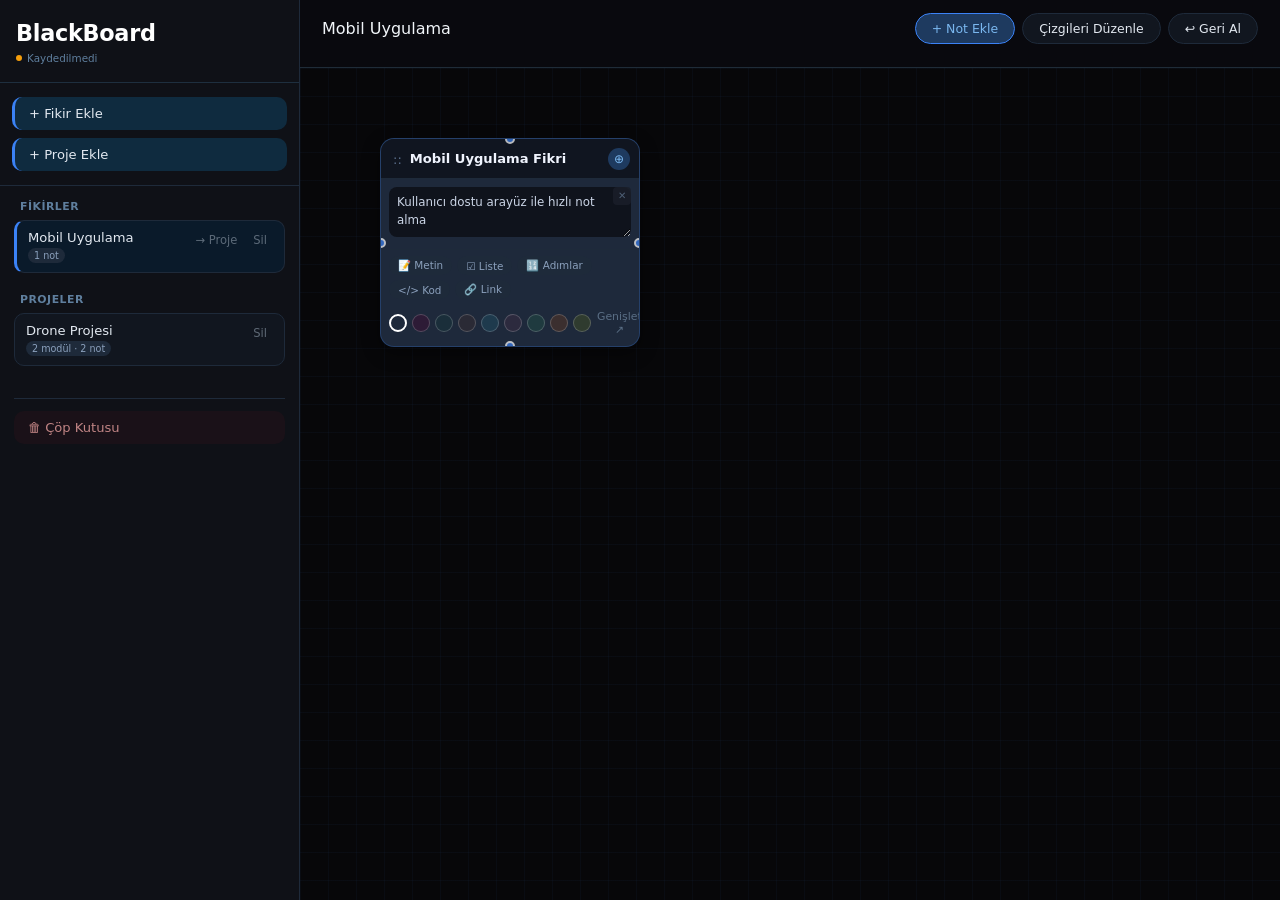
==== commit 9238eacd: "Arama motoru ve kopyalama hatası kaldı. Sonra bu projeyi kapatmayı düşünüyorum ve içime hiç sinmedi." ====
--- a/index.html
+++ b/index.html
@@ -197,7 +197,8 @@
 .card-body { padding:8px; display:flex; flex-direction:column; gap:5px; min-height:40px; }
 
 /* Blocks inside card */
-.block { position:relative; border-radius:8px; overflow:hidden; }
+/* FIX: block-delete-btn is now sticky to top of its block, always visible */
+.block { position:relative; border-radius:8px; overflow:visible; }
 
 .block-text textarea {
     width:100%; background:#0f131c; border:none; color:#cbd5e6;
@@ -286,6 +287,25 @@
 }
 .link-label-inp:focus { outline:none; border-bottom-color:#3b82f6; }
 
+/* FIX: block-delete-btn is sticky at the top-right, always visible regardless of scroll */
+.block-delete-btn {
+    position:sticky;
+    top:4px;
+    float:right;
+    margin: 0 0 -20px 4px;
+    background:#1a1f2a;
+    border:none;
+    color:#5a6e85;
+    cursor:pointer;
+    font-size:10px;
+    border-radius:4px;
+    padding:2px 5px;
+    z-index:5;
+    opacity:0.85;
+    line-height:1.4;
+}
+.block-delete-btn:hover { color:#f87171; background:#2a1a22; opacity:1; }
+
 /* Block add toolbar */
 .card-addblock-bar {
     display:flex; gap:5px; padding:6px 8px 4px;
@@ -297,15 +317,6 @@
     transition:all 0.15s;
 }
 .addblock-btn:hover { background:#1e3a5f; color:#7ab7ef; }
-
-/* Block delete */
-.block-delete-btn {
-    position:absolute; top:4px; right:4px;
-    background:none; border:none; color:transparent; cursor:pointer;
-    font-size:10px; border-radius:4px; padding:1px 4px; z-index:5;
-}
-.block:hover .block-delete-btn { color:#5a6e85; }
-.block-delete-btn:hover { color:#f87171 !important; background:#2a1a22; }
 
 /* Card footer */
 .card-footer { padding:5px 8px 8px; display:flex; justify-content:space-between; align-items:center; }
@@ -462,11 +473,11 @@
                 <div class="active-info">
                     <h3 id="ActiveTitle">Ana Pano</h3>
                 </div>
+                <!-- FIX: Manuel kaydet butonu kaldırıldı, otomatik kayıt yeterli -->
                 <div class="board-actions" id="BoardActions">
                     <button class="action-btn primary" id="AddNoteToActiveBtn">+ Not Ekle</button>
                     <button class="action-btn" id="EnableLineEditBtn">Çizgileri Düzenle</button>
                     <button class="action-btn" id="UndoBtn" title="Ctrl+Z">↩ Geri Al</button>
-                    <button class="action-btn warn" id="SaveManualBtn">💾 Kaydet</button>
                 </div>
             </div>
             <div id="LineEditorContainer"></div>
@@ -662,12 +673,13 @@
     if (note.blocks.length === 0) note.blocks.push(MakeBlock('text'));
 }
 
-// ── RENDER BLOCK (inline in card) ──
+// ── RENDER BLOCK ──
 function RenderBlockElement(block, note, isExpand) {
     const wrapper = document.createElement('div');
     wrapper.className = 'block';
     wrapper.setAttribute('data-block-id', block.id);
 
+    // FIX: delete button rendered FIRST so float:right places it top-right
     const delBtn = document.createElement('button');
     delBtn.className = 'block-delete-btn';
     delBtn.title = 'Bloğu sil';
@@ -678,9 +690,10 @@
         note.blocks = note.blocks.filter(b=>b.id!==block.id);
         if(note.blocks.length===0) note.blocks.push(MakeBlock('text'));
         DebounceSave();
-        if(isExpand) return; // expand modal re-renders itself
+        if(isExpand) return;
         RenderBoard();
     });
+    wrapper.appendChild(delBtn);
 
     if (block.type==='text') {
         wrapper.classList.add('block-text');
@@ -695,7 +708,8 @@
     else if (block.type==='checklist') {
         wrapper.classList.add('block-checklist');
         const renderItems = () => {
-            wrapper.innerHTML='';
+            // Remove all children except delBtn
+            Array.from(wrapper.children).forEach(c=>{ if(c!==delBtn) c.remove(); });
             block.items.forEach((item,idx)=>{
                 const row=document.createElement('div'); row.className='checklist-item';
                 const cb=document.createElement('input'); cb.type='checkbox'; cb.className='checklist-cb'; cb.checked=item.done;
@@ -725,7 +739,7 @@
     else if (block.type==='steps') {
         wrapper.classList.add('block-steps');
         const renderSteps = () => {
-            wrapper.innerHTML='';
+            Array.from(wrapper.children).forEach(c=>{ if(c!==delBtn) c.remove(); });
             block.items.forEach((item,idx)=>{
                 const row=document.createElement('div'); row.className='step-item';
                 const num=document.createElement('div'); num.className='step-num'; num.innerText=idx+1;
@@ -787,7 +801,6 @@
         }
     }
 
-    wrapper.appendChild(delBtn);
     return wrapper;
 }
 
@@ -806,7 +819,6 @@
             note.blocks.push(block);
             DebounceSave();
             if(isExpand) {
-                // re-render blocks in expand modal
                 RenderExpandBlocks(note, container);
             } else {
                 RenderBoard();
@@ -876,7 +888,7 @@
     titlebar.appendChild(titleInp); titlebar.appendChild(connBtn); titlebar.appendChild(delBtn);
     card.appendChild(titlebar);
 
-    // Body (first block only for compact view, or first 2)
+    // Body
     const body=document.createElement('div'); body.className='card-body';
     const displayBlocks=note.blocks.slice(0,2);
     displayBlocks.forEach(block=>body.appendChild(RenderBlockElement(block, note, false)));
@@ -887,7 +899,6 @@
     }
     card.appendChild(body);
 
-    // Add block bar (compact)
     card.appendChild(MakeAddBlockBar(note, false, null));
 
     // Footer
@@ -1012,7 +1023,7 @@
         const x2=tr.left+tr.width/2-cr.left, y2=tr.top+tr.height/2-cr.top;
         const color=lineColors[conn.id]||'#60a5fa';
         const width=lineWidths[conn.id]||3;
-        const isSel=isLineEditMode&&selectedLineIds.has(conn.id);
+        const isSel=selectedLineIds.has(conn.id);
         const line=document.createElementNS('http://www.w3.org/2000/svg','line');
         line.setAttribute('x1',x1); line.setAttribute('y1',y1);
         line.setAttribute('x2',x2); line.setAttribute('y2',y2);
@@ -1097,7 +1108,8 @@
     document.getElementById('CloseLineEd').onclick=()=>DisableLineEditMode();
 }
 
-// ── MOUSE SELECTION (cards + lines) ──
+// ── MOUSE SELECTION ──
+// FIX: Çizgiler her zaman seçime dahil (line edit modu açık olmasa bile)
 function initSelection() {
     selectionRect=document.getElementById('SelectionRect');
     whiteboardCanvas.addEventListener('mousedown',(e)=>{
@@ -1129,7 +1141,7 @@
         const l=Math.min(selectionStart.x,ex), t=Math.min(selectionStart.y,ey);
         const ri=Math.max(selectionStart.x,ex), b=Math.max(selectionStart.y,ey);
         if(ri-l>5&&b-t>5) {
-            // Select cards
+            // Kart seçimi
             document.querySelectorAll('.idea-card').forEach(card=>{
                 const cr=card.getBoundingClientRect();
                 const cl=cr.left-r.left, ct=cr.top-r.top, crr=cr.right-r.left, cb=cr.bottom-r.top;
@@ -1138,20 +1150,28 @@
                     selectedNoteIds.add(nid); card.classList.add('selected-card');
                 }
             });
-            // Select lines (check midpoint)
-            if(isLineEditMode) {
-                connections.forEach(conn=>{
-                    const fc=document.querySelector(`.idea-card[data-note-id='${conn.from}']`);
-                    const tc=document.querySelector(`.idea-card[data-note-id='${conn.to}']`);
-                    if(!fc||!tc) return;
-                    const fr=fc.getBoundingClientRect(), tr=tc.getBoundingClientRect();
-                    const mx=(fr.left+fr.width/2+tr.left+tr.width/2)/2-r.left;
-                    const my=(fr.top+fr.height/2+tr.top+tr.height/2)/2-r.top;
-                    if(mx>l&&mx<ri&&my>t&&my<b) selectedLineIds.add(conn.id);
-                });
-                RenderLineEditorBar(); RenderLines();
+            // FIX: Çizgi seçimi — her zaman aktif, line edit moduna bağlı değil
+            connections.forEach(conn=>{
+                const fc=document.querySelector(`.idea-card[data-note-id='${conn.from}']`);
+                const tc=document.querySelector(`.idea-card[data-note-id='${conn.to}']`);
+                if(!fc||!tc) return;
+                const fr=fc.getBoundingClientRect(), tr=tc.getBoundingClientRect();
+                // Çizginin birden fazla noktasını kontrol et (daha iyi seçim)
+                for(let i=0; i<=10; i++){
+                    const mx=(fr.left+fr.width/2)*(1-i/10)+(tr.left+tr.width/2)*(i/10)-r.left;
+                    const my=(fr.top+fr.height/2)*(1-i/10)+(tr.top+tr.height/2)*(i/10)-r.top;
+                    if(mx>l&&mx<ri&&my>t&&my<b){ selectedLineIds.add(conn.id); break; }
+                }
+            });
+            if(selectedLineIds.size>0){
+                RenderLines();
+                // Line edit modunu otomatik aç (çizgiler seçildiyse)
+                if(!isLineEditMode && selectedLineIds.size>0){
+                    isLineEditMode=true; RenderLineEditorBar();
+                }
+                RenderLineEditorBar();
             }
-            const total=selectedNoteIds.size+(isLineEditMode?selectedLineIds.size:0);
+            const total=selectedNoteIds.size+selectedLineIds.size;
             if(total>0) ShowToast(total+" öğe seçildi. Delete ile sil.",2000);
         }
         selectionRect.style.display='none';
@@ -1159,7 +1179,7 @@
     window.addEventListener('keydown',(e)=>{
         if(e.ctrlKey&&e.key==='z') { e.preventDefault(); performUndo(); return; }
         if(e.key==='Delete') {
-            if(isLineEditMode&&selectedLineIds.size>0){ DeleteSelectedLines(); return; }
+            if(selectedLineIds.size>0){ DeleteSelectedLines(); return; }
             if(selectedNoteIds.size>0){
                 if(confirm(selectedNoteIds.size+" notu silmek istiyor musunuz?")){
                     pushUndo();
@@ -1172,7 +1192,8 @@
             selectedNoteIds.clear(); selectedLineIds.clear();
             document.querySelectorAll('.idea-card').forEach(c=>c.classList.remove('selected-card'));
             if(isConnectingMode){ isConnectingMode=false; connectingFromCard=null; document.querySelectorAll('.connector-btn').forEach(b=>b.classList.remove('active-connector')); }
-            if(isLineEditMode){ RenderLineEditorBar(); RenderLines(); }
+            if(isLineEditMode){ DisableLineEditMode(); }
+            RenderLines();
         }
     });
 }
@@ -1285,7 +1306,7 @@
     if(aktifTip==='proje'&&!aktifModulId){ShowToast("Önce bir modül seçin",1200);return;}
     pushUndo();
     const {left,top}=GetRandomPosition();
-    const note={id:nextNoteId++,title:"Yeni Not",blocks:[MakeBlock('text')],left,top,bgColor:"#1e293b"};
+    const note={id:nextNoteId++,blocks:[MakeBlock('text')],left,top,bgColor:"#1e293b"};
     const notes=GetCurrentNotes();
     if(notes===null){ShowToast("Hata: hedef bulunamadı",1200);return;}
     notes.push(note);
@@ -1443,7 +1464,6 @@
 document.getElementById('TrashBinBtn').addEventListener('click', ShowTrashModal);
 document.getElementById('EnableLineEditBtn').addEventListener('click', EnableLineEditMode);
 document.getElementById('UndoBtn').addEventListener('click', performUndo);
-document.getElementById('SaveManualBtn').addEventListener('click', ()=>{ SaveToDB(); ShowToast("Kaydedildi ✓",1000); });
 
 window.addEventListener('resize', ()=>{ RenderBoard(); setTimeout(()=>RenderLines(),100); });
 
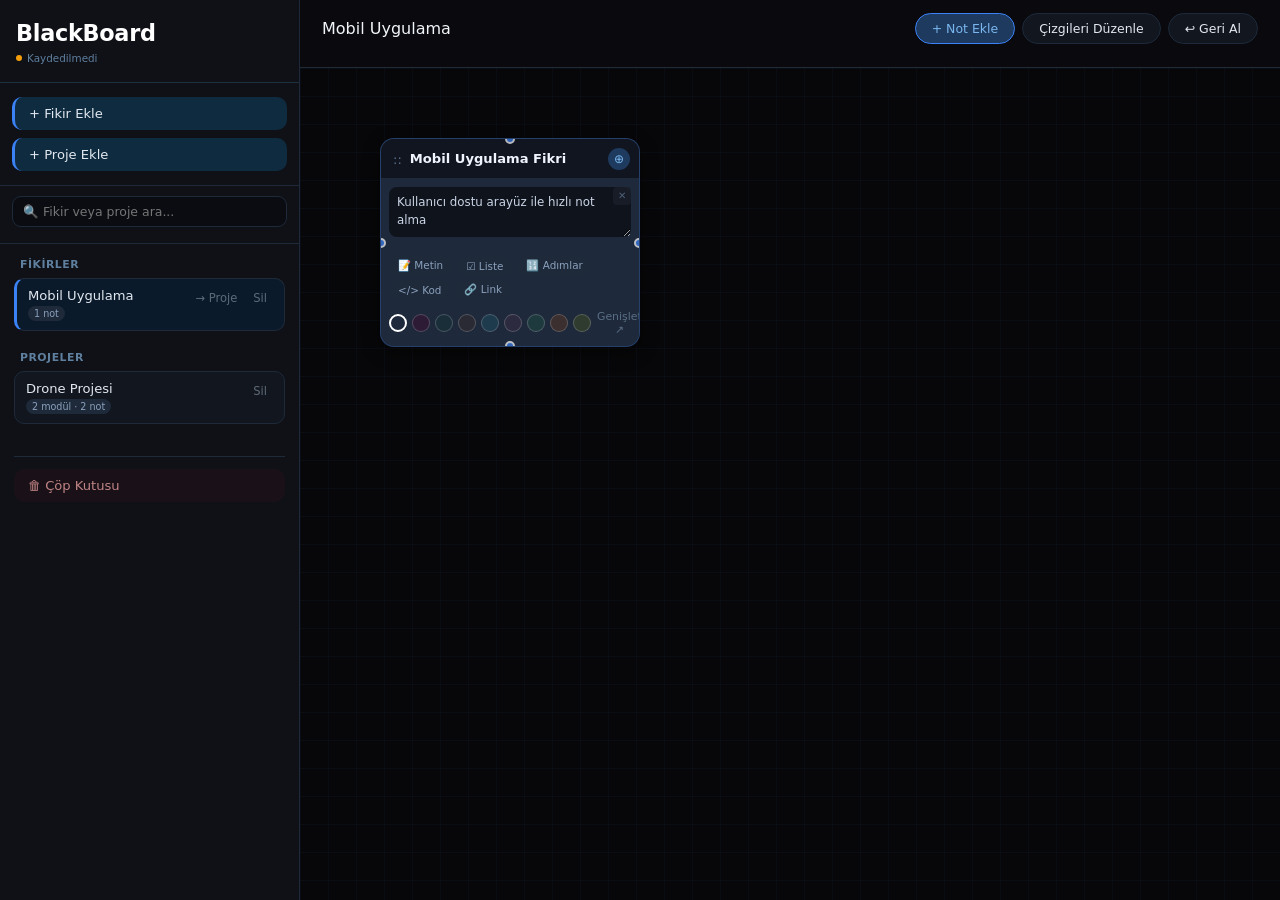
==== commit c431ba05: "Proje bitti ama hiç içime sinmedi. Beğenemedim." ====
--- a/index.html
+++ b/index.html
@@ -393,6 +393,32 @@
 .modal-btn-confirm { background:#3b82f6; color:#fff; }
 .modal-btn-danger { background:#b91c1c; color:#fff; }
 .modal-btn-warn { background:#d97706; color:#fff; }
+
+/* ─── SEARCH ─── */
+.search-box { padding:10px 12px; border-bottom:1px solid #1e2a3a; }
+.search-input {
+    width:100%; background:#0a0c12; border:1px solid #1e2a3a; border-radius:9px;
+    color:#e2e8f0; font-size:0.78rem; font-family:inherit; padding:7px 10px;
+    outline:none; transition:border-color 0.15s; user-select:text;
+}
+.search-input:focus { border-color:#3b82f6; }
+.search-results {
+    margin-top:6px; display:flex; flex-direction:column; gap:4px;
+    max-height:200px; overflow-y:auto;
+}
+.search-result-item {
+    background:#11161f; border:1px solid #1e2a3a; border-radius:8px;
+    padding:7px 10px; cursor:pointer; transition:all 0.15s;
+    display:flex; align-items:center; gap:8px;
+}
+.search-result-item:hover { background:#16212b; border-color:#2c4c6e; }
+.search-result-badge {
+    font-size:0.58rem; padding:2px 6px; border-radius:10px; flex-shrink:0;
+}
+.srb-fikir { background:#1e3a5f; color:#7ab7ef; }
+.srb-proje { background:#2a1a4a; color:#c084fc; }
+.search-result-name { color:#e2e8f0; font-size:0.78rem; font-weight:500; flex:1; white-space:nowrap; overflow:hidden; text-overflow:ellipsis; }
+.search-no-result { color:#5a6e85; font-size:0.72rem; text-align:center; padding:8px 0; }
 
 /* Trash modal */
 .trash-list { max-height:340px; overflow-y:auto; margin:14px 0; display:flex; flex-direction:column; gap:5px; }
@@ -450,6 +476,10 @@
         <div class="create-buttons">
             <button class="create-btn" id="AddFikirBtn">+ Fikir Ekle</button>
             <button class="create-btn" id="AddProjeBtn">+ Proje Ekle</button>
+        </div>
+        <div class="search-box">
+            <input type="text" class="search-input" id="SearchInput" placeholder="🔍 Fikir veya proje ara...">
+            <div class="search-results" id="SearchResults"></div>
         </div>
         <div class="lists-container">
             <div class="list-section">
@@ -771,7 +801,6 @@
         sel.addEventListener('change',()=>{ block.lang=sel.value; DebounceSave(); });
         sel.addEventListener('mousedown',e=>e.stopPropagation());
         const copyBtn=document.createElement('button'); copyBtn.className='code-copy-btn'; copyBtn.innerText='Kopyala';
-        copyBtn.addEventListener('click',()=>{ navigator.clipboard.writeText(ta.value).then(()=>ShowToast("Kod kopyalandı",900)); });
         copyBtn.addEventListener('mousedown',e=>e.stopPropagation());
         bar.appendChild(sel); bar.appendChild(copyBtn);
         const ta=document.createElement('textarea');
@@ -779,6 +808,7 @@
         ta.addEventListener('input',()=>{ block.content=ta.value; DebounceSave(); });
         ta.addEventListener('mousedown',e=>e.stopPropagation());
         ta.addEventListener('keydown',(e)=>{ if(e.key==='Tab'){ e.preventDefault(); const s=ta.selectionStart,en=ta.selectionEnd; ta.value=ta.value.substring(0,s)+'    '+ta.value.substring(en); ta.selectionStart=ta.selectionEnd=s+4; } });
+        copyBtn.addEventListener('click',()=>{ navigator.clipboard.writeText(ta.value).then(()=>ShowToast("Kod kopyalandı",900)).catch(()=>{ const tmp=document.createElement('textarea'); tmp.value=ta.value; document.body.appendChild(tmp); tmp.select(); document.execCommand('copy'); tmp.remove(); ShowToast("Kod kopyalandı",900); }); });
         wrapper.appendChild(bar); wrapper.appendChild(ta);
     }
     else if (block.type==='link') {
@@ -1306,7 +1336,7 @@
     if(aktifTip==='proje'&&!aktifModulId){ShowToast("Önce bir modül seçin",1200);return;}
     pushUndo();
     const {left,top}=GetRandomPosition();
-    const note={id:nextNoteId++,blocks:[MakeBlock('text')],left,top,bgColor:"#1e293b"};
+    const note={id:nextNoteId++,title:"Yeni Not",blocks:[MakeBlock('text')],left,top,bgColor:"#1e293b"};
     const notes=GetCurrentNotes();
     if(notes===null){ShowToast("Hata: hedef bulunamadı",1200);return;}
     notes.push(note);
@@ -1467,6 +1497,39 @@
 
 window.addEventListener('resize', ()=>{ RenderBoard(); setTimeout(()=>RenderLines(),100); });
 
+// ── SEARCH ──
+function InitSearch() {
+    const inp = document.getElementById('SearchInput');
+    const resultsDiv = document.getElementById('SearchResults');
+    inp.addEventListener('mousedown', e => e.stopPropagation());
+    inp.addEventListener('input', () => {
+        const q = inp.value.trim().toLowerCase();
+        resultsDiv.innerHTML = '';
+        if (!q) return;
+        const hits = [];
+        fikirler.forEach(f => { if (f.name.toLowerCase().includes(q)) hits.push({type:'fikir', item:f}); });
+        projeler.forEach(p => { if (p.name.toLowerCase().includes(q)) hits.push({type:'proje', item:p}); });
+        if (hits.length === 0) {
+            resultsDiv.innerHTML = '<div class="search-no-result">Sonuç bulunamadı</div>';
+            return;
+        }
+        hits.forEach(({type, item}) => {
+            const div = document.createElement('div'); div.className = 'search-result-item';
+            const badge = document.createElement('span');
+            badge.className = 'search-result-badge ' + (type==='fikir' ? 'srb-fikir' : 'srb-proje');
+            badge.innerText = type==='fikir' ? 'Fikir' : 'Proje';
+            const name = document.createElement('span'); name.className = 'search-result-name'; name.innerText = item.name;
+            div.appendChild(badge); div.appendChild(name);
+            div.addEventListener('click', () => {
+                if (type==='fikir') SetActiveFikir(item.id);
+                else SetActiveProje(item.id);
+                inp.value = ''; resultsDiv.innerHTML = '';
+            });
+            resultsDiv.appendChild(div);
+        });
+    });
+}
+
 // ── START ──
 async function StartApp() {
     await InitDB();
@@ -1474,6 +1537,7 @@
     RenderSidebar();
     RenderModuleTabs();
     RenderLineEditorBar();
+    InitSearch();
     initSelection();
     if(aktifTip==='fikir'&&fikirler.find(f=>f.id===aktifId)) SetActiveFikir(aktifId);
     else if(aktifTip==='proje'&&projeler.find(p=>p.id===aktifId)) SetActiveProje(aktifId);
